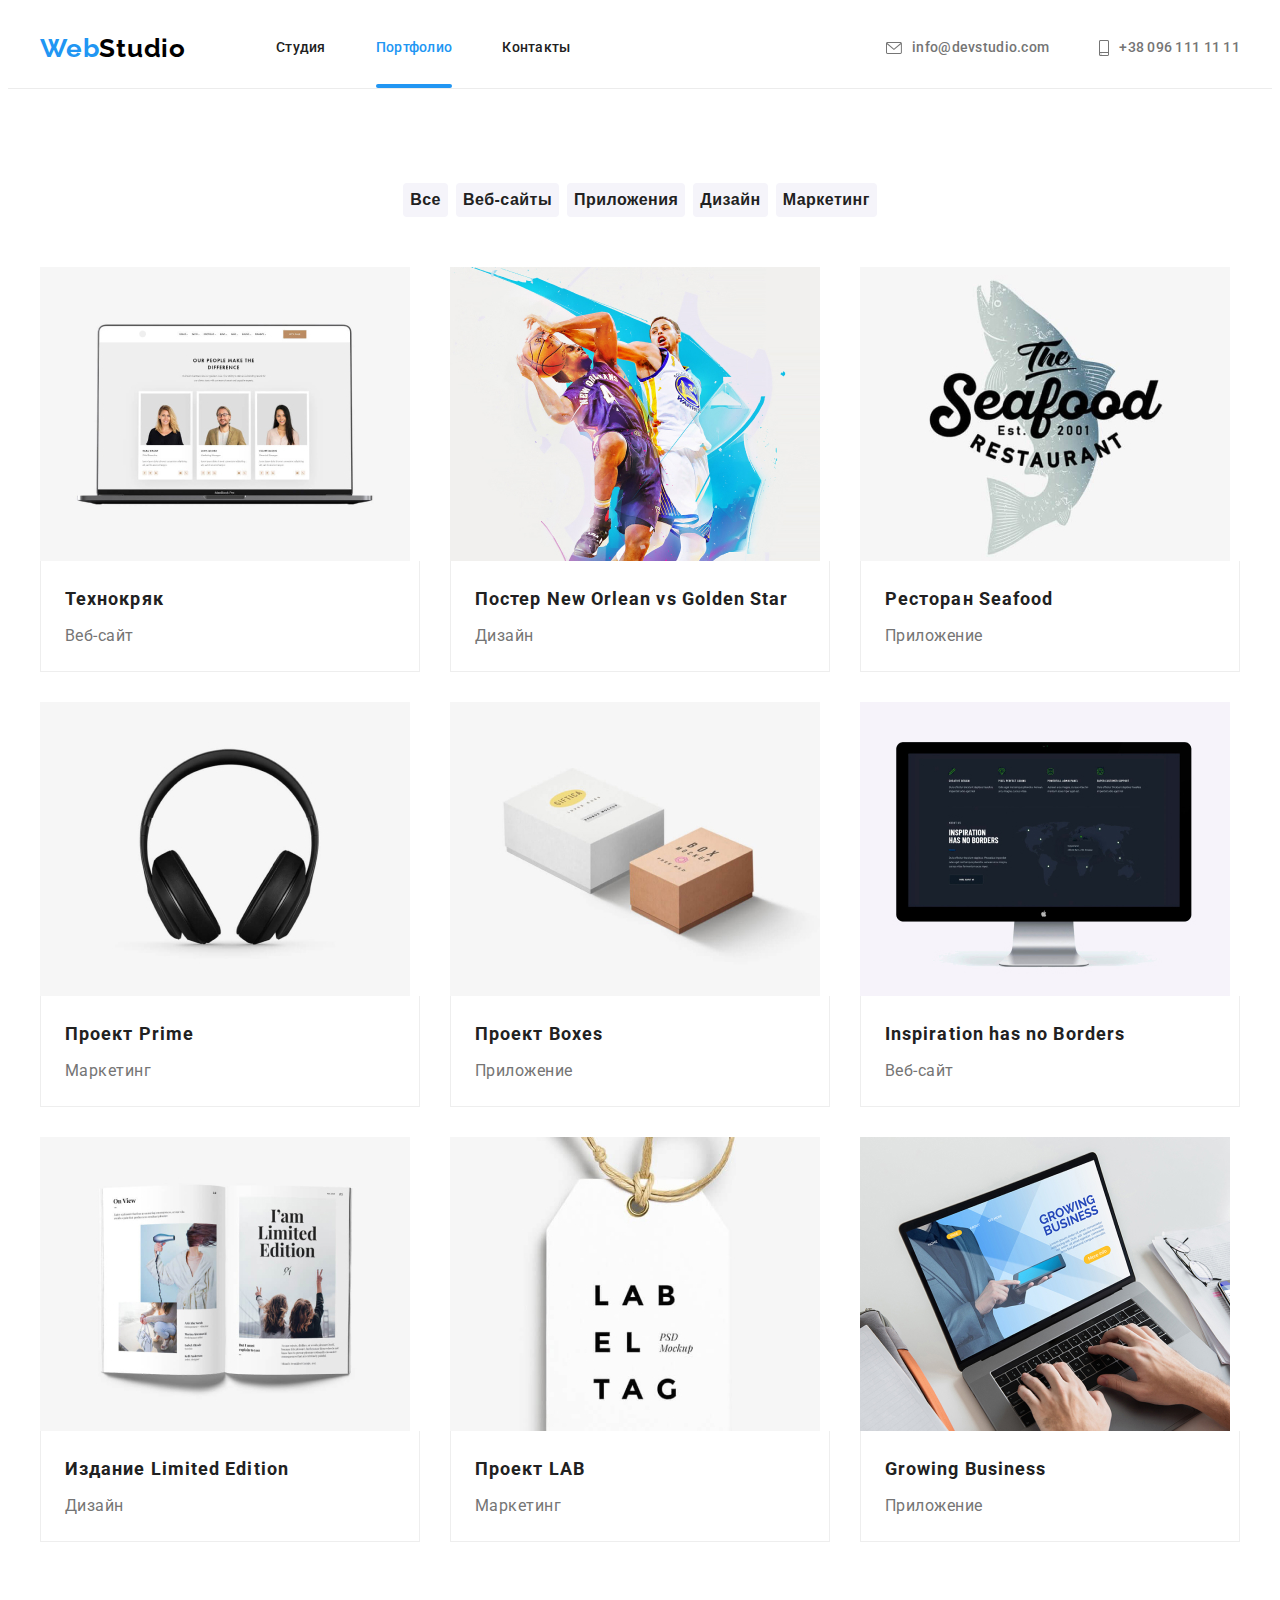
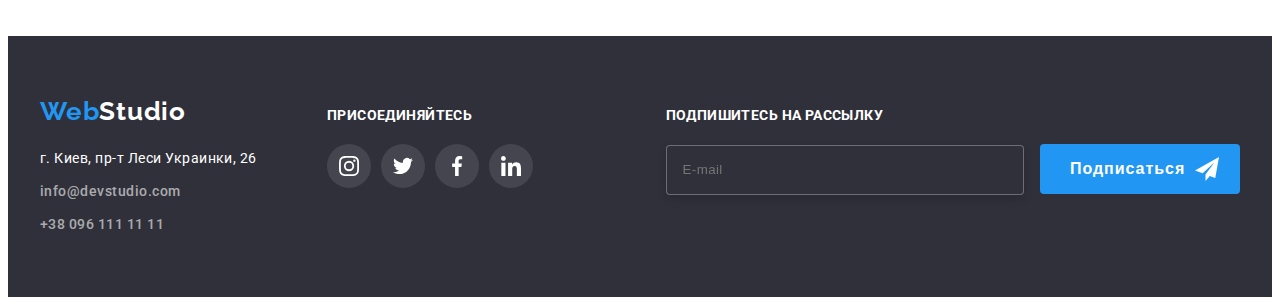
==== portfolio.html @ d074d514 "step 1" ====
<!DOCTYPE html>
<html lang="en">

<head>
    <meta charset="UTF-8">
    <meta http-equiv="X-UA-Compatible" content="IE=edge">
    <meta name="viewport" content="width=device-width, initial-scale=1.0">
    <title>Document</title>
    <link rel="stylesheet" href="https://cdnjs.cloudflare.com/ajax/libs/modern-normalize/1.1.0/modern-normalize.min.css"
        integrity="sha512-wpPYUAdjBVSE4KJnH1VR1HeZfpl1ub8YT/NKx4PuQ5NmX2tKuGu6U/JRp5y+Y8XG2tV+wKQpNHVUX03MfMFn9Q=="
        crossorigin="anonymous" referrerpolicy="no-referrer" />
    <link rel="preconnect" href="https://fonts.googleapis.com">
    <link rel="preconnect" href="https://fonts.gstatic.com" crossorigin>
    <link
        href="https://fonts.googleapis.com/css2?family=Raleway:wght@700&family=Roboto:wght@400;500;700;900&display=swap"
        rel="stylesheet">
        
        <link rel="stylesheet" href="./css/main.min.css">
    
</head>

<body>
    <!--------------------------------------------Блок 1 Шапка -------------------------------------------->
    <header class="header">
        <div class="container header-container">
            <nav class="header-nav active">
                <a class="link body-logo-head" href="" lang="en"><span>Web</span><span
                        class="third-body-logo">Studio</span></a>
    
                <ul class="list menu-list">
                    <li class="menu-list__map"><a class="menu-list__source link" href="./index.html">Студия</a></li>
                    <li class="menu-list__map"><a class="menu-list__source link current" href="./portfolio.html">Портфолио</a></li>
                    <li class="menu-list__map"><a class="menu-list__source link" href="#address">Контакты</a></li>
                </ul>
            </nav>
    
            <ul class="menu-list list header-connect">
    
                <li class="menu-list__map" aria-label="Написать">
                    <a class="menu-list__сonnection link" href="mailto:info@devstudio.com">
                        <svg class="menu-list__badge" width="16px" height="12px">
                            <use href="./img/page-3/icon/sprite.svg#icon-envelope">
    
                            </use>
                        </svg>
                        info@devstudio.com
                    </a>
                </li>
                <li class="menu-list__map" aria-label="Позвонить">
                    <a class="menu-list__сonnection link" href="tel:+380961111111">
                        <svg class="menu-list__badge" width="10px" height="16px">
                            <use href="./img/page-3/icon/sprite.svg#icon-smartphone">
    
                            </use>
                        </svg>
                        +38 096 111 11 11
                    </a>
                </li>
            </ul>
    
    
        </div>
    
    </header>
    <!------------------------------------------Блок 2 тело-------------------------------------------------->
    <main>
        <section class="container-hero">
        <div class="container">
        <ul class="container-hero__buttons list">
            <li class="container-hero__navigation"><button class="button secondary" type="button">Все</button></li>
            <li class="container-hero__navigation"><button class="button secondary" type="button">Веб-сайты</button></li>
            <li class="container-hero__navigation"><button class="button secondary" type="button">Приложения</button></li>
            <li class="container-hero__navigation"><button class="button secondary" type="button">Дизайн</button></li>
            <li class="container-hero__navigation"><button class="button secondary" type="button">Маркетинг</button></li>
        </ul>
       
        
            <h2 class="visually-hidden">Категории</h2>
            <ul class="list  container-hero__main--services">
                <li  class="container-hero__flex--elements">
                            <a class="link container-hero__aside--box " href="">
                               <div class="flex-elements-categori">
                                <img class="" src="./img/page-2/img.jpg" width="370" height="294" alt="фото ноутбук ">

                                <p class="category-text">Технокряк это современная площадка распространения коронавируса. Компании используют эту платформу для цифрового
                                шпионажа и атак на защищённые сервера конкурентов.</p>
                                </div>
                                <div class="views-services">
                                <h3 class="flex-name aside-services">Технокряк</h3>
                                <p class="aside-item ">Веб-сайт</p>
                                </div>
                            </a>
                   
                </li>
                <li class="container-hero__flex--elements">
                     <a class="link container-hero__aside--box " href="">
                            <div class="flex-elements-categori">
                                <img class="" src="./img/page-2/img-1.jpg" width="370" height="294" alt="фото два баскетболиста играют ">
                                <p class="category-text">Постер New Orlean vs Golden Star это современная площадка распространения коронавируса. Компании используют эту
                                    платформу для цифрового
                                    шпионажа и атак на защищённые сервера конкурентов.</p>
                            
                                </div>
                                <div class="views-services">
                                <h3 class="flex-name aside-services">Постер New Orlean vs Golden Star</h3>
                                <p class="aside-item">Дизайн</p>
                                </div>
                            </a>
                    
                </li>
                <li class="container-hero__flex--elements">
                   
                            <a class="link container-hero__aside--box" href="">
                                <div class="flex-elements-categori">
                                <img class="" src="./img/page-2/img-2.jpg" width="370" height="294" alt="фото логотип с рыбой">
                                <p class="category-text">Ресторан Seafood это современная площадка распространения коронавируса. Компании
                                    используют эту
                                    платформу для цифрового
                                    шпионажа и атак на защищённые сервера конкурентов.</p>
                            </div>
                                <div class="views-services">
                                <h3 class="flex-name aside-services">Ресторан Seafood</h3>
                                <p class="aside-item">Приложение</p>
                                </div>
                            </a>
                    
                </li>
                <li class="container-hero__flex--elements">
                    
                            <a class="link container-hero__aside--box" href="">
                            <div class="flex-elements-categori">
                                <img class="" src="./img/page-2/img-3.jpg" width="370" height="294" alt="фото ноушники">
                                <p class="category-text">Проект Prime это современная площадка распространения коронавируса. Компании
                                    используют эту
                                    платформу для цифрового
                                    шпионажа и атак на защищённые сервера конкурентов.</p>
                            </div>
                                <div class="views-services">
                                <h3 class="flex-name aside-services">Проект Prime</h3>
                                <p class="aside-item">Маркетинг</p>
                                </div>
                            </a>
                 
                </li>
                <li class="container-hero__flex--elements">
                    
                            <a class="link container-hero__aside--box" href="">
                                <div class="flex-elements-categori">
                                <img class="" src="./img/page-2/img-4.jpg" width="370" height="294" alt="фото две коробки">
                                <p class="category-text">Проект Boxes это современная площадка распространения коронавируса. Компании
                                    используют эту
                                    платформу для цифрового
                                    шпионажа и атак на защищённые сервера конкурентов.</p>
                            </div>
                                <div class="views-services">
                                <h3 class="flex-name aside-services">Проект Boxes</h3>
                                <p class="aside-item">Приложение</p>
                                </div>
                            </a>
                    

                </li>
                <li class="container-hero__flex--elements">
                   
                            <a class="link container-hero__aside--box" href="">
                                <div class="flex-elements-categori">
                                <img class="" src="./img/page-2/img-5.jpg" width="370" height="294" alt="фото экран компьютера">
                                <p class="category-text">Inspiration has no Borders это современная площадка распространения коронавируса. Компании
                                    используют эту
                                    платформу для цифрового
                                    шпионажа и атак на защищённые сервера конкурентов.</p>
                            </div>
                                <div class="views-services">
                                <h3 class="flex-name aside-services">Inspiration has no Borders</h3>
                                <p class="aside-item">Веб-сайт</p>
                                </div>
                            </a>
                    
                </li>
                <li class="container-hero__flex--elements">
                    
                            <a class="link container-hero__aside--box" href="">
                                <div class="flex-elements-categori">
                                <img class="" src="./img/page-2/img-6.jpg" width="370" height="294" alt="фото книга">
                                <p class="category-text">Издание Limited Edition это современная площадка распространения коронавируса. Компании
                                    используют эту
                                    платформу для цифрового
                                    шпионажа и атак на защищённые сервера конкурентов.</p>
                            </div>
                                <div class="views-services">
                                <h3 class="flex-name aside-services">Издание Limited Edition</h3>
                                <p class="aside-item">Дизайн</p>
                                </div>
                            </a>
                   
                    
                </li>
                <li class="container-hero__flex--elements">
                    
                            <a class="link container-hero__aside--box" href="">
                                <div class="flex-elements-categori">
                                <img class="" src="./img/page-2/img-7.jpg" width="370" height="294" alt="фото этикетка">
                                <p class="category-text">Проект LAB это современная площадка распространения коронавируса. Компании
                                    используют эту
                                    платформу для цифрового
                                    шпионажа и атак на защищённые сервера конкурентов.</p>
                            </div>
                                <div class="views-services">
                                <h3 class="flex-name aside-services">Проект LAB</h3>
                                <p class="aside-item">Маркетинг</p>
                                </div>
                            </a>
                    
                </li>
                <li class="container-hero__flex--elements">
                    
                            <a class="link container-hero__aside--box" href="">
                                <div class="flex-elements-categori">
                                <img class="" src="./img/page-2/img-8.jpg" width="370" height="294" alt="фото работают за ноутбуком">
                                <p class="category-text">Growing Business это современная площадка распространения коронавируса. Компании
                                    используют эту
                                    платформу для цифрового
                                    шпионажа и атак на защищённые сервера конкурентов.</p>
                            </div>
                                <div class="views-services">
                                <h3 class="flex-name aside-services">Growing Business</h3>
                                <p class="aside-item">Приложение</p>
                                </div>
                            </a>
                     
                </li>
            </ul>
        </div>
        </section>
    </main>
    <!------------------------------------------Блок 3 конт-я информ.---------------------------------->
<footer class="address " id="address">
    <div class="container footer-info">
        <div class="">
            <a class="link body-logo-footer addres-logo" href="" lang="en"><span>Web</span><span
                    class="second-body-logo">Studio</span></a>

            <address class="footer-address">
                <p class="aside-footer">г. Киев, пр-т Леси Украинки, 26</p>


                <ul class="list">
                    <li class="footer"><a class="footer-link link" href="mailto:info@devstudio.com"> info@devstudio.com
                        </a>
                    </li>
                    <li class="footer"><a class="footer-link link" href="tel:+380961111111">+38 096 111 11 11 </a></li>
                </ul>
       
        </address>
        </div>

        <div class="footer-info-icon footer-blok">
            <h2 class="footer-icon">присоединяйтесь</h2>
            <ul class="list item-us">
                <li class="icon-list">
                    <a href="" class="list footer-s-l-link footer-last">
                        <svg class="icon-info-footer" width="20px" height="20px">
                            <use href="./img/page-3/icon/sprite.svg#icon-instagram">
                            </use>
                        </svg>
                    </a>
                </li>
                <li class="icon-list">
                    <a class="list footer-s-l-link footer-last" href="">
                        <svg class="icon-info-footer" width="20px" height="20px">
                            <use href="./img/page-3/icon/sprite.svg#icon-twitter">
                            </use>
                        </svg>
                    </a>
                </li>
                <li class="icon-list">
                    <a class="list footer-s-l-link footer-last" href="">
                        <svg class="icon-info-footer" width="20px" height="20px">
                            <use href="./img/page-3/icon/sprite.svg#icon-facebook">
                            </use>
                        </svg>
                    </a>
                </li>
                <li class="icon-list">
                    <a class="list footer-s-l-link footer-last" href="">
                        <svg class="icon-info-footer" width="20px" height="20px">
                            <use href="./img/page-3/icon/sprite.svg#icon-linkedin">
                            </use>
                        </svg>
                    </a>
                </li>
            </ul>
        </div>
        <div class="distribution-form">
            <form class="">
                <p class="label-footer">Подпишитесь на рассылку</p>
                <div class="footer-form">
                    <input class="input-footer" type="email" name="mail" placeholder="E-mail" id="mail"
                        pattern="[a-z0-9._%+-]+@[a-z0-9.-]+\.[a-z]{2,4}$" title="mail@mail.com">

                    <button class="button-form primary" type="submit">Подписаться
                        <svg class="form-icon-footer" width="24px" height="24px">
                            <use href="./img/page-3/icon/icons.svg#icon-icon-send">
                            </use>
                        </svg>
                    </button>
                </div>
            </form>

        </div>
    </div>


</footer>

<script src="./js/modal.js"></script>

</body>

</html>
---- css/main.min.css ----
:root{--header-color: #ffffff;--line-header-color: #ececec;--logo-color: #000000;--second-logo-color: #ffffff;--accent-color: #2196f3;--second-accent-color: #2f303a;--third-accent-color: #f5f4fa;--primary-text-color: #212121;--second-text-color: #757575;--fon-hero-color: rgba(47, 48, 58, 0.4);--icon-color: #afb1b8;--portfolio-color: #e5e5e5}.visually-hidden{position:absolute;white-space:nowrap;width:1px;height:1px;overflow:hidden;border:0;padding:0;clip:rect(0 0 0 0);clip-path:inset(50%);margin:-1px}body{font-family:"Roboto", sans-serif;background-color:#ffffff}p,h1,h2,h3,h4,h5,h6{margin-top:0px;margin-bottom:0px}img{display:block}.list{list-style:none;margin:0;padding:0}.link{text-decoration:none}.list .link.current{color:var(--accent-color)}.container{width:1200px;padding-left:15px;padding-right:15px;margin:0 auto}.body-logo-head{font-family:"Raleway", sans-serif;margin-right:90px;font-weight:700;font-size:26px;line-height:1.19;letter-spacing:0.03em;display:inline-block;color:var(--accent-color)}.body-logo-footer{font-family:"Raleway", sans-serif;font-weight:700;font-size:26px;line-height:1.19;letter-spacing:0.03em;display:inline-block;color:var(--accent-color)}.second-body-logo{font-size:26px;line-height:1.19;color:var(--second-logo-color)}.third-body-logo{font-size:26px;line-height:1.19;color:var(--logo-color)}.addres-logo{margin-bottom:20px}.icon-manu{display:flex;justify-content:center}.icon-list{width:44px;height:44px;margin-right:10px}.icon-list:last-child{margin-right:0px}.modal-form-icon{display:block;position:absolute;top:50%;left:12px;transform:translateY(-50%);transition:border-color 250ms cubic-bezier(0.4, 0, 0.2, 1)}.form-hero input:focus ~ .modal-form-icon{fill:var(--accent-color)}.icon{display:inline-block;width:16px;height:15px;margin-right:7px;border-radius:4px;border:2px solid var(--logo-color)}.checkbox:checked+.icon{border-color:var(--accent-color);background-color:var(--accent-color);background-image:url(../img/page-3/icon/check.svg);background-size:contain;background-origin:border-box}.modal-close-icon{fill:currentColor}.footer-info-icon{margin-left:70px}.footer-icon{font-weight:bold;font-size:14px;line-height:1.14;letter-spacing:0.03em;text-transform:uppercase;color:var(--header-color);margin-bottom:20px}.footer-s-l-link{width:100%;height:100%;border-radius:50%;transition:background-color 250ms cubic-bezier(0.4, 0, 0.2, 1);display:flex;align-items:center;justify-content:center}.footer-s-l-link:hover,.footer-s-l-link:focus{background-color:var(--accent-color)}.icon-info-footer{fill:var(--header-color)}.footer-s-l-link:hover .footer-last,.footer-s-l-link:focus .footer-last{fill:#ffffff}.footer-s-l-link:hover .footer-last:hover,.footer-s-l-link:hover .footer-last:focus,.footer-s-l-link:focus .footer-last:hover,.footer-s-l-link:focus .footer-last:focus{background-color:var(--accent-color)}.footer-last{transition:background-color 250ms cubic-bezier(0.4, 0, 0.2, 1);background-color:rgba(255,255,255,0.1)}.footer-last .footer-s-l-link{transition:fiil 250ms cubic-bezier(0.4, 0, 0.2, 1);fill:var(--header-color)}.header-connect{margin-left:auto}.aside-footer{margin-bottom:9px;font-weight:400;font-size:14px;line-height:1.71;transition:color 250ms cubic-bezier(0.4, 0, 0.2, 1);color:var(--second-logo-color)}.aside-footer:hover,.aside-footer:hover,.aside-footer:focus{color:var(--accent-color)}.footer-link{font-weight:500;font-size:14px;line-height:1.71;transition:color 250ms cubic-bezier(0.4, 0, 0.2, 1);color:rgba(255,255,255,0.6)}.button{display:inline-block;font-weight:700;font-size:16px;line-height:1.88;border-radius:4px;border:1px solid transparent;cursor:pointer}.button-form{display:inline-flex;padding-left:29px;font-weight:700;font-size:16px;line-height:1.88;border-radius:4px;border:1px solid transparent;cursor:pointer}.primary{min-width:200px;height:50px;letter-spacing:0.06em;align-items:center;text-align:center;transition:background-color 250ms cubic-bezier(0.4, 0, 0.2, 1),box-shadow 250ms cubic-bezier(0.4, 0, 0.2, 1);background-color:var(--accent-color);color:var(--header-color)}.primary:hover,.primary:focus{background-color:#188ce8;box-shadow:0px 4px 4px rgba(0,0,0,0.15)}.secondary{border-radius:4px;letter-spacing:0.03em;transition:background-color 250ms cubic-bezier(0.4, 0, 0.2, 1),color 250ms cubic-bezier(0.4, 0, 0.2, 1),box-shadow 250ms cubic-bezier(0.4, 0, 0.2, 1);background-color:var(--third-accent-color);color:var(--primary-text-color)}.secondary:hover,.secondary:focus{background-color:var(--accent-color);color:var(--header-color);box-shadow:0px 3px 1px rgba(0,0,0,0.1),0px 1px 2px rgba(0,0,0,0.08),0px 2px 2px rgba(0,0,0,0.12)}.active{color:var(--accent-color)}.backdrop{position:fixed;top:0;left:0;width:100vw;height:100vh;z-index:2;background-color:rgba(0,0,0,0.2);transition:opacity 250ms linear, visibility 250ms linear}.backdrop.is-hidden{visibility:hidden;opacity:0;pointer-events:none}.modal{position:absolute;min-width:528px;min-height:581px;top:50%;left:50%;transform:translate(-50%, -50%);background-color:#ffffff}.modal-close{position:absolute;width:30px;height:30px;top:8px;right:8px;border-radius:50%;border:1px solid rgba(0,0,0,0.1);background-color:transparent;color:var(--logo-color);display:flex;align-items:center;justify-content:center;transition:color 250ms cubic-bezier(0.4, 0, 0.2, 1)}.modal-close:hover,.modal-close:focus{color:var(--accent-color)}.modal-form{width:528px;margin-left:auto;margin-right:auto;padding:40px}.form-hero{display:flex;flex-direction:column;font-weight:400;font-size:12px;line-height:1.17;text-align:left;letter-spacing:0.01em;color:#757575}.form-hero label{margin-bottom:4px}.modal-form-wrapper{position:relative;display:block}.form-hero input{width:100%;height:40px;padding-left:42px;border:1px solid rgba(33,33,33,0.2);box-sizing:border-box;border-radius:4px;transition:border-color 250ms cubic-bezier(0.4, 0, 0.2, 1)}.form-hero input::placeholder{font-style:normal;font-weight:400;font-size:14px;line-height:1.14;letter-spacing:0.01em;color:rgba(117,117,117,0.5)}.form-hero input:focus{outline:none;border-color:var(--accent-color)}.form-hero input:focus:not(:last-child){margin-bottom:10px}.form-text-hero{font-weight:700;font-size:20px;line-height:1.15;margin-bottom:12px;text-align:center;letter-spacing:0.03em;color:var(--primary-text-color)}.form-hero-checbox{display:flex;flex-direction:column;margin-top:20px;margin-bottom:30px;list-style:none}.form-hero-checbox input[type="checkbox"]{width:16px;height:15px}.form-label-hero{display:flex;align-items:center;justify-content:center}.checkbox{-webkit-appearance:none;-moz-appearance:none;appearance:none;position:absolute}.icon{display:inline-block;width:16px;height:15px;margin-right:7px;border-radius:4px;border:2px solid var(--logo-color)}.form-hero-checbox label{font-style:normal;font-weight:400;font-size:14px;line-height:1.17;letter-spacing:0.03em;color:var(--second-text-color)}.form-hero-link{text-decoration-line:underline;color:var(--accent-color)}.comment-form{width:100%;height:120px;padding-top:12px;padding-left:16px;letter-spacing:0.01em;border:1px solid rgba(33,33,33,0.2);box-sizing:border-box;border-radius:4px;color:rgba(117,117,117,0.5);resize:none;transition:border-color 250ms cubic-bezier(0.4, 0, 0.2, 1)}.form-hero textarea:focus{outline:none;border-color:var(--accent-color);color:var(--primary-text-color)}.input-footer{width:358px;height:50px;margin-right:12px;border:1px solid rgba(255,255,255,0.3);box-sizing:border-box;filter:drop-shadow(0px 4px 4px rgba(0,0,0,0.15));border-radius:4px;background-color:var(--second-accent-color)}.footer-form input{padding-left:16px;letter-spacing:0.03em;color:rgba(255,255,255,0.6)}.label-footer{margin-bottom:20px;font-weight:700;font-size:14px;line-height:1.14;letter-spacing:0.03em;text-transform:uppercase;color:#ffffff}.form-icon-footer{margin-left:10px}.aside-us{font-weight:700;font-size:36px;line-height:1.17;letter-spacing:0.03em;margin-bottom:50px;color:var(--primary-text-color)}.distribution-form{margin-left:auto;display:flex}.header{border-bottom:1px solid #ececec}.header-nav{display:flex;align-items:center}.header-container{display:flex;align-items:center}.menu-list{display:flex}.menu-list__map:not(:last-child){margin-right:50px}.menu-list__source{display:block;padding-top:32px;padding-bottom:32px;font-weight:500;font-size:14px;line-height:1.14;letter-spacing:0.02em;transition:color 250ms cubic-bezier(0.4, 0, 0.2, 1);color:var(--primary-text-color);text-decoration:none;position:relative}.menu-list__source:hover,.menu-list__source:focus{color:var(--accent-color)}.menu-list__source.current::before{content:"";width:100%;height:4px;position:absolute;border-radius:2px;bottom:0;display:block;background-color:#2196f3}.menu-list__сonnection{font-weight:500;font-size:14px;line-height:1.14;letter-spacing:0.02em;color:var(--second-text-color);display:flex;align-items:center;transition:color 250ms cubic-bezier(0.4, 0, 0.2, 1)}.menu-list__сonnection:hover,.menu-list__сonnection:focus{color:var(--accent-color)}.menu-list__badge{margin-right:10px;background-position:center;fill:currentColor}.menu-list__badge:hover{fill:var --accent-color}.main-section{width:auto;padding-top:200px;padding-bottom:200px;text-align:center;background-color:var(--second-accent-color)}.overlay{max-width:1600px;margin-left:auto;margin-right:auto;background-image:linear-gradient(rgba(47,48,58,0.4), rgba(47,48,58,0.4)),url(../img/page-3/Img.jpg);background-repeat:no-repeat;background-position:center;background-size:cover}.main-slogan{font-weight:900;font-size:44px;line-height:1.36;text-align:center;text-transform:uppercase;vertical-align:top;letter-spacing:0.06em;color:var(--header-color)}.hero-after-title{max-width:696px;margin-left:auto;margin-right:auto;margin-bottom:30px}.about{padding-top:94px;padding-bottom:94px}.about-item{display:flex}.about-pro-item{width:270px}.about-pro-item:not(:last-child){margin-right:30px}.about-pro-item::before{display:block;content:"";height:120px;margin-bottom:30px;border-radius:4px;background-color:var(--third-accent-color);background-size:70px, 70px;background-repeat:no-repeat;background-position:center}.about-title{text-transform:uppercase;margin-bottom:10px;font-weight:700;font-size:14px;line-height:1.14;letter-spacing:0.03em;color:var(--primary-text-color)}.about-text{font-weight:400;font-size:14px;line-height:1.71;letter-spacing:0.03em;color:var(--second-text-color)}.aside-can{text-align:center;padding-bottom:94px}.icon-antenna::before{background-image:url(../img/page-3/icon/antenna.svg)}.icon-clock::before{background-image:url(../img/page-3/icon/clock.svg)}.icon-diagram::before{background-image:url(../img/page-3/icon/diagram.svg)}.icon-astronaut::before{background-image:url(../img/page-3/icon/astronaut.svg)}.item-us{display:flex;text-align:center}.item-can{width:370px}.item-can:not(:last-child){margin-right:30px}.features-icon{display:flex;position:relative;justify-content:center}.features-icon-head{position:absolute;width:370px;height:70px;bottom:0;background-color:rgba(47,48,58,0.8)}.features-icon-text{padding-top:27px;font-size:14px;line-height:1.14;text-align:center;letter-spacing:0.03em;text-transform:uppercase;color:#ffffff}.aside-team{padding-top:94px;padding-bottom:94px;letter-spacing:0.03em;text-align:center;background-color:var(--third-accent-color)}.item{width:270px;font-weight:500;font-size:16px;line-height:1.18;color:var(--primary-text-color)}.item:not(:last-child){margin-right:30px}.item-substrate{background-color:var(--header-color);border-radius:3px}.item-pro-name{padding-top:30px;padding-bottom:30px;box-shadow:0px 1px 3px rgba(0,0,0,0.12),0px 1px 1px rgba(0,0,0,0.14),0px 2px 1px rgba(0,0,0,0.2);border-radius:0px 0px 4px 4px}.item-name{font-style:normal;font-weight:500;font-size:16px;line-height:1.19;text-align:center;letter-spacing:0.03em;margin-bottom:10px}.content-team{font-weight:400;font-size:16px;line-height:1.18;margin-bottom:16px;color:var(--second-text-color)}.link-info{width:100%;height:100%;border-radius:50%;display:flex;align-items:center;justify-content:center;transition:background-color 250ms cubic-bezier(0.4, 0, 0.2, 1)}.link-info:hover,.link-info:focus{background-color:var(--accent-color)}.icon-info{transition:fill 250ms cubic-bezier(0.4, 0, 0.2, 1);fill:var(--icon-color)}.icon-info:hover,.icon-info:focus{fill:var(--icon-color)}.link-info:hover .icon-info{fill:var(--header-color)}.link-info:focus .icon-info{fill:var(--header-color)}.our-clients{padding-top:94px;padding-bottom:94px;letter-spacing:0.03em;text-align:center;background-color:var(--header-color)}.frame{width:170px;height:92px}.frame:not(:last-child){margin-right:30px}.frame-clients{display:flex;width:100%;height:100%;align-items:center;justify-content:center;border:1px solid #afb1b8;box-sizing:border-box;transition:border 250ms cubic-bezier(0.4, 0, 0.2, 1);border-radius:4px}.frame-clients:hover,.frame-clients:focus{border:1px solid var(--accent-color)}.frame-clients:hover .icon-frame{fill:var(--accent-color)}.frame-clients:focus .icon-frame{fill:var(--accent-color)}.icon-frame{transition:fill 250ms cubic-bezier(0.4, 0, 0.2, 1);fill:var(--icon-color)}.container-hero{padding-top:94px;padding-bottom:94px}.container-hero__buttons{display:flex;margin-bottom:50px;justify-content:center}.container-hero__navigation:not(:last-child){margin-right:8px}.container-hero__main--services{display:flex;flex-wrap:wrap;margin-right:-30px;margin-bottom:-30px}.container-hero__flex--elements{margin-right:30px;flex-basis:calc((100% - 3 * 30px) / 3);margin-bottom:30px;transition:transform 250ms cubic-bezier(0.4, 0, 0.2, 1)}.container-hero__flex--elements:hover .category-text{transform:translateY(0)}.container-hero__aside--box{width:370px;border-left:370px;border-bottom:404px;border-right:370px;transition:box-shadow 250ms cubic-bezier(0.4, 0, 0.2, 1)}.container-hero__aside--box:hover,.container-hero__aside--box:focus{display:block;box-shadow:0px 1px 1px rgba(0,0,0,0.12),0px 4px 4px rgba(0,0,0,0.06),1px 4px 6px rgba(0,0,0,0.16)}.flex-elements-categori{position:relative;overflow:hidden}.category-text{position:absolute;top:0px;left:0px;height:100%;font-size:18px;line-height:1.55;padding:63px 24px;letter-spacing:0.03em;color:var(--header-color);background:rgba(33,150,243,0.9);transform:translateY(100%);transition:transform 250ms linear}.views-services{padding-top:20px;padding-left:24px;padding-bottom:20px;padding-right:24px;border-bottom:1px solid #eeeeee;border-right:1px solid #eeeeee;border-left:1px solid #eeeeee}.aside-services{font-weight:700;font-size:18px;line-height:2;text-align:left;letter-spacing:0.06em;text-decoration:none}.aside-item{font-weight:400;font-size:16px;line-height:1.88;letter-spacing:0.03em;color:var(--second-text-color)}.flex-name{margin-bottom:4px;color:var(--primary-text-color)}.address{font-style:normal;display:flex;padding-top:60px;padding-bottom:60px;letter-spacing:0.03em;align-items:center;background-color:var(--second-accent-color)}.footer-info{display:flex;align-items:baseline}.footer-address{font-style:normal;font-weight:normal}.footer{display:block;margin-bottom:9px}.footer:last-child{margin-bottom:0px}
/*# sourceMappingURL=main.min.css.map */
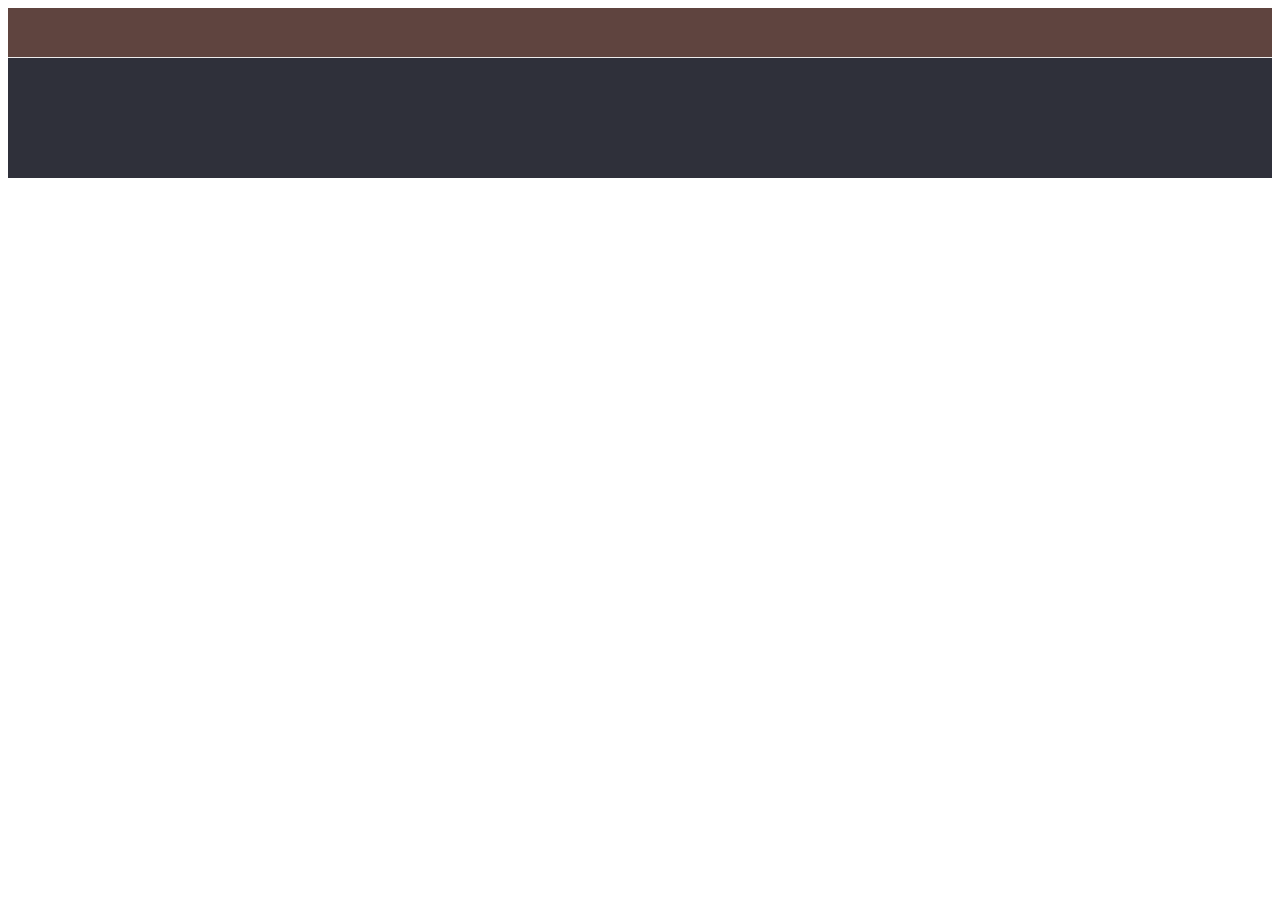
==== commit ff121b1d: "step 2" ====
--- a/portfolio.html
+++ b/portfolio.html
@@ -22,7 +22,7 @@
 <body>
     <!--------------------------------------------Блок 1 Шапка -------------------------------------------->
     <header class="header">
-        <div class="container header-container">
+        <!-- <div class="container header-container">
             <nav class="header-nav active">
                 <a class="link body-logo-head" href="" lang="en"><span>Web</span><span
                         class="third-body-logo">Studio</span></a>
@@ -59,12 +59,12 @@
             </ul>
     
     
-        </div>
+        </div> -->
     
     </header>
     <!------------------------------------------Блок 2 тело-------------------------------------------------->
     <main>
-        <section class="container-hero">
+        <!-- <section class="container-hero">
         <div class="container">
         <ul class="container-hero__buttons list">
             <li class="container-hero__navigation"><button class="button secondary" type="button">Все</button></li>
@@ -231,11 +231,11 @@
                 </li>
             </ul>
         </div>
-        </section>
+        </section> -->
     </main>
     <!------------------------------------------Блок 3 конт-я информ.---------------------------------->
 <footer class="address " id="address">
-    <div class="container footer-info">
+    <!-- <div class="container footer-info">
         <div class="">
             <a class="link body-logo-footer addres-logo" href="" lang="en"><span>Web</span><span
                     class="second-body-logo">Studio</span></a>
@@ -308,13 +308,11 @@
             </form>
 
         </div>
-    </div>
+    </div> -->
 
 
 </footer>
 
-<script src="./js/modal.js"></script>
-
 </body>
 
 </html>--- a/css/main.min.css
+++ b/css/main.min.css
@@ -1,2 +1,2 @@
-:root{--header-color: #ffffff;--line-header-color: #ececec;--logo-color: #000000;--second-logo-color: #ffffff;--accent-color: #2196f3;--second-accent-color: #2f303a;--third-accent-color: #f5f4fa;--primary-text-color: #212121;--second-text-color: #757575;--fon-hero-color: rgba(47, 48, 58, 0.4);--icon-color: #afb1b8;--portfolio-color: #e5e5e5}.visually-hidden{position:absolute;white-space:nowrap;width:1px;height:1px;overflow:hidden;border:0;padding:0;clip:rect(0 0 0 0);clip-path:inset(50%);margin:-1px}body{font-family:"Roboto", sans-serif;background-color:#ffffff}p,h1,h2,h3,h4,h5,h6{margin-top:0px;margin-bottom:0px}img{display:block}.list{list-style:none;margin:0;padding:0}.link{text-decoration:none}.list .link.current{color:var(--accent-color)}.container{width:1200px;padding-left:15px;padding-right:15px;margin:0 auto}.body-logo-head{font-family:"Raleway", sans-serif;margin-right:90px;font-weight:700;font-size:26px;line-height:1.19;letter-spacing:0.03em;display:inline-block;color:var(--accent-color)}.body-logo-footer{font-family:"Raleway", sans-serif;font-weight:700;font-size:26px;line-height:1.19;letter-spacing:0.03em;display:inline-block;color:var(--accent-color)}.second-body-logo{font-size:26px;line-height:1.19;color:var(--second-logo-color)}.third-body-logo{font-size:26px;line-height:1.19;color:var(--logo-color)}.addres-logo{margin-bottom:20px}.icon-manu{display:flex;justify-content:center}.icon-list{width:44px;height:44px;margin-right:10px}.icon-list:last-child{margin-right:0px}.modal-form-icon{display:block;position:absolute;top:50%;left:12px;transform:translateY(-50%);transition:border-color 250ms cubic-bezier(0.4, 0, 0.2, 1)}.form-hero input:focus ~ .modal-form-icon{fill:var(--accent-color)}.icon{display:inline-block;width:16px;height:15px;margin-right:7px;border-radius:4px;border:2px solid var(--logo-color)}.checkbox:checked+.icon{border-color:var(--accent-color);background-color:var(--accent-color);background-image:url(../img/page-3/icon/check.svg);background-size:contain;background-origin:border-box}.modal-close-icon{fill:currentColor}.footer-info-icon{margin-left:70px}.footer-icon{font-weight:bold;font-size:14px;line-height:1.14;letter-spacing:0.03em;text-transform:uppercase;color:var(--header-color);margin-bottom:20px}.footer-s-l-link{width:100%;height:100%;border-radius:50%;transition:background-color 250ms cubic-bezier(0.4, 0, 0.2, 1);display:flex;align-items:center;justify-content:center}.footer-s-l-link:hover,.footer-s-l-link:focus{background-color:var(--accent-color)}.icon-info-footer{fill:var(--header-color)}.footer-s-l-link:hover .footer-last,.footer-s-l-link:focus .footer-last{fill:#ffffff}.footer-s-l-link:hover .footer-last:hover,.footer-s-l-link:hover .footer-last:focus,.footer-s-l-link:focus .footer-last:hover,.footer-s-l-link:focus .footer-last:focus{background-color:var(--accent-color)}.footer-last{transition:background-color 250ms cubic-bezier(0.4, 0, 0.2, 1);background-color:rgba(255,255,255,0.1)}.footer-last .footer-s-l-link{transition:fiil 250ms cubic-bezier(0.4, 0, 0.2, 1);fill:var(--header-color)}.header-connect{margin-left:auto}.aside-footer{margin-bottom:9px;font-weight:400;font-size:14px;line-height:1.71;transition:color 250ms cubic-bezier(0.4, 0, 0.2, 1);color:var(--second-logo-color)}.aside-footer:hover,.aside-footer:hover,.aside-footer:focus{color:var(--accent-color)}.footer-link{font-weight:500;font-size:14px;line-height:1.71;transition:color 250ms cubic-bezier(0.4, 0, 0.2, 1);color:rgba(255,255,255,0.6)}.button{display:inline-block;font-weight:700;font-size:16px;line-height:1.88;border-radius:4px;border:1px solid transparent;cursor:pointer}.button-form{display:inline-flex;padding-left:29px;font-weight:700;font-size:16px;line-height:1.88;border-radius:4px;border:1px solid transparent;cursor:pointer}.primary{min-width:200px;height:50px;letter-spacing:0.06em;align-items:center;text-align:center;transition:background-color 250ms cubic-bezier(0.4, 0, 0.2, 1),box-shadow 250ms cubic-bezier(0.4, 0, 0.2, 1);background-color:var(--accent-color);color:var(--header-color)}.primary:hover,.primary:focus{background-color:#188ce8;box-shadow:0px 4px 4px rgba(0,0,0,0.15)}.secondary{border-radius:4px;letter-spacing:0.03em;transition:background-color 250ms cubic-bezier(0.4, 0, 0.2, 1),color 250ms cubic-bezier(0.4, 0, 0.2, 1),box-shadow 250ms cubic-bezier(0.4, 0, 0.2, 1);background-color:var(--third-accent-color);color:var(--primary-text-color)}.secondary:hover,.secondary:focus{background-color:var(--accent-color);color:var(--header-color);box-shadow:0px 3px 1px rgba(0,0,0,0.1),0px 1px 2px rgba(0,0,0,0.08),0px 2px 2px rgba(0,0,0,0.12)}.active{color:var(--accent-color)}.backdrop{position:fixed;top:0;left:0;width:100vw;height:100vh;z-index:2;background-color:rgba(0,0,0,0.2);transition:opacity 250ms linear, visibility 250ms linear}.backdrop.is-hidden{visibility:hidden;opacity:0;pointer-events:none}.modal{position:absolute;min-width:528px;min-height:581px;top:50%;left:50%;transform:translate(-50%, -50%);background-color:#ffffff}.modal-close{position:absolute;width:30px;height:30px;top:8px;right:8px;border-radius:50%;border:1px solid rgba(0,0,0,0.1);background-color:transparent;color:var(--logo-color);display:flex;align-items:center;justify-content:center;transition:color 250ms cubic-bezier(0.4, 0, 0.2, 1)}.modal-close:hover,.modal-close:focus{color:var(--accent-color)}.modal-form{width:528px;margin-left:auto;margin-right:auto;padding:40px}.form-hero{display:flex;flex-direction:column;font-weight:400;font-size:12px;line-height:1.17;text-align:left;letter-spacing:0.01em;color:#757575}.form-hero label{margin-bottom:4px}.modal-form-wrapper{position:relative;display:block}.form-hero input{width:100%;height:40px;padding-left:42px;border:1px solid rgba(33,33,33,0.2);box-sizing:border-box;border-radius:4px;transition:border-color 250ms cubic-bezier(0.4, 0, 0.2, 1)}.form-hero input::placeholder{font-style:normal;font-weight:400;font-size:14px;line-height:1.14;letter-spacing:0.01em;color:rgba(117,117,117,0.5)}.form-hero input:focus{outline:none;border-color:var(--accent-color)}.form-hero input:focus:not(:last-child){margin-bottom:10px}.form-text-hero{font-weight:700;font-size:20px;line-height:1.15;margin-bottom:12px;text-align:center;letter-spacing:0.03em;color:var(--primary-text-color)}.form-hero-checbox{display:flex;flex-direction:column;margin-top:20px;margin-bottom:30px;list-style:none}.form-hero-checbox input[type="checkbox"]{width:16px;height:15px}.form-label-hero{display:flex;align-items:center;justify-content:center}.checkbox{-webkit-appearance:none;-moz-appearance:none;appearance:none;position:absolute}.icon{display:inline-block;width:16px;height:15px;margin-right:7px;border-radius:4px;border:2px solid var(--logo-color)}.form-hero-checbox label{font-style:normal;font-weight:400;font-size:14px;line-height:1.17;letter-spacing:0.03em;color:var(--second-text-color)}.form-hero-link{text-decoration-line:underline;color:var(--accent-color)}.comment-form{width:100%;height:120px;padding-top:12px;padding-left:16px;letter-spacing:0.01em;border:1px solid rgba(33,33,33,0.2);box-sizing:border-box;border-radius:4px;color:rgba(117,117,117,0.5);resize:none;transition:border-color 250ms cubic-bezier(0.4, 0, 0.2, 1)}.form-hero textarea:focus{outline:none;border-color:var(--accent-color);color:var(--primary-text-color)}.input-footer{width:358px;height:50px;margin-right:12px;border:1px solid rgba(255,255,255,0.3);box-sizing:border-box;filter:drop-shadow(0px 4px 4px rgba(0,0,0,0.15));border-radius:4px;background-color:var(--second-accent-color)}.footer-form input{padding-left:16px;letter-spacing:0.03em;color:rgba(255,255,255,0.6)}.label-footer{margin-bottom:20px;font-weight:700;font-size:14px;line-height:1.14;letter-spacing:0.03em;text-transform:uppercase;color:#ffffff}.form-icon-footer{margin-left:10px}.aside-us{font-weight:700;font-size:36px;line-height:1.17;letter-spacing:0.03em;margin-bottom:50px;color:var(--primary-text-color)}.distribution-form{margin-left:auto;display:flex}.header{border-bottom:1px solid #ececec}.header-nav{display:flex;align-items:center}.header-container{display:flex;align-items:center}.menu-list{display:flex}.menu-list__map:not(:last-child){margin-right:50px}.menu-list__source{display:block;padding-top:32px;padding-bottom:32px;font-weight:500;font-size:14px;line-height:1.14;letter-spacing:0.02em;transition:color 250ms cubic-bezier(0.4, 0, 0.2, 1);color:var(--primary-text-color);text-decoration:none;position:relative}.menu-list__source:hover,.menu-list__source:focus{color:var(--accent-color)}.menu-list__source.current::before{content:"";width:100%;height:4px;position:absolute;border-radius:2px;bottom:0;display:block;background-color:#2196f3}.menu-list__сonnection{font-weight:500;font-size:14px;line-height:1.14;letter-spacing:0.02em;color:var(--second-text-color);display:flex;align-items:center;transition:color 250ms cubic-bezier(0.4, 0, 0.2, 1)}.menu-list__сonnection:hover,.menu-list__сonnection:focus{color:var(--accent-color)}.menu-list__badge{margin-right:10px;background-position:center;fill:currentColor}.menu-list__badge:hover{fill:var --accent-color}.main-section{width:auto;padding-top:200px;padding-bottom:200px;text-align:center;background-color:var(--second-accent-color)}.overlay{max-width:1600px;margin-left:auto;margin-right:auto;background-image:linear-gradient(rgba(47,48,58,0.4), rgba(47,48,58,0.4)),url(../img/page-3/Img.jpg);background-repeat:no-repeat;background-position:center;background-size:cover}.main-slogan{font-weight:900;font-size:44px;line-height:1.36;text-align:center;text-transform:uppercase;vertical-align:top;letter-spacing:0.06em;color:var(--header-color)}.hero-after-title{max-width:696px;margin-left:auto;margin-right:auto;margin-bottom:30px}.about{padding-top:94px;padding-bottom:94px}.about-item{display:flex}.about-pro-item{width:270px}.about-pro-item:not(:last-child){margin-right:30px}.about-pro-item::before{display:block;content:"";height:120px;margin-bottom:30px;border-radius:4px;background-color:var(--third-accent-color);background-size:70px, 70px;background-repeat:no-repeat;background-position:center}.about-title{text-transform:uppercase;margin-bottom:10px;font-weight:700;font-size:14px;line-height:1.14;letter-spacing:0.03em;color:var(--primary-text-color)}.about-text{font-weight:400;font-size:14px;line-height:1.71;letter-spacing:0.03em;color:var(--second-text-color)}.aside-can{text-align:center;padding-bottom:94px}.icon-antenna::before{background-image:url(../img/page-3/icon/antenna.svg)}.icon-clock::before{background-image:url(../img/page-3/icon/clock.svg)}.icon-diagram::before{background-image:url(../img/page-3/icon/diagram.svg)}.icon-astronaut::before{background-image:url(../img/page-3/icon/astronaut.svg)}.item-us{display:flex;text-align:center}.item-can{width:370px}.item-can:not(:last-child){margin-right:30px}.features-icon{display:flex;position:relative;justify-content:center}.features-icon-head{position:absolute;width:370px;height:70px;bottom:0;background-color:rgba(47,48,58,0.8)}.features-icon-text{padding-top:27px;font-size:14px;line-height:1.14;text-align:center;letter-spacing:0.03em;text-transform:uppercase;color:#ffffff}.aside-team{padding-top:94px;padding-bottom:94px;letter-spacing:0.03em;text-align:center;background-color:var(--third-accent-color)}.item{width:270px;font-weight:500;font-size:16px;line-height:1.18;color:var(--primary-text-color)}.item:not(:last-child){margin-right:30px}.item-substrate{background-color:var(--header-color);border-radius:3px}.item-pro-name{padding-top:30px;padding-bottom:30px;box-shadow:0px 1px 3px rgba(0,0,0,0.12),0px 1px 1px rgba(0,0,0,0.14),0px 2px 1px rgba(0,0,0,0.2);border-radius:0px 0px 4px 4px}.item-name{font-style:normal;font-weight:500;font-size:16px;line-height:1.19;text-align:center;letter-spacing:0.03em;margin-bottom:10px}.content-team{font-weight:400;font-size:16px;line-height:1.18;margin-bottom:16px;color:var(--second-text-color)}.link-info{width:100%;height:100%;border-radius:50%;display:flex;align-items:center;justify-content:center;transition:background-color 250ms cubic-bezier(0.4, 0, 0.2, 1)}.link-info:hover,.link-info:focus{background-color:var(--accent-color)}.icon-info{transition:fill 250ms cubic-bezier(0.4, 0, 0.2, 1);fill:var(--icon-color)}.icon-info:hover,.icon-info:focus{fill:var(--icon-color)}.link-info:hover .icon-info{fill:var(--header-color)}.link-info:focus .icon-info{fill:var(--header-color)}.our-clients{padding-top:94px;padding-bottom:94px;letter-spacing:0.03em;text-align:center;background-color:var(--header-color)}.frame{width:170px;height:92px}.frame:not(:last-child){margin-right:30px}.frame-clients{display:flex;width:100%;height:100%;align-items:center;justify-content:center;border:1px solid #afb1b8;box-sizing:border-box;transition:border 250ms cubic-bezier(0.4, 0, 0.2, 1);border-radius:4px}.frame-clients:hover,.frame-clients:focus{border:1px solid var(--accent-color)}.frame-clients:hover .icon-frame{fill:var(--accent-color)}.frame-clients:focus .icon-frame{fill:var(--accent-color)}.icon-frame{transition:fill 250ms cubic-bezier(0.4, 0, 0.2, 1);fill:var(--icon-color)}.container-hero{padding-top:94px;padding-bottom:94px}.container-hero__buttons{display:flex;margin-bottom:50px;justify-content:center}.container-hero__navigation:not(:last-child){margin-right:8px}.container-hero__main--services{display:flex;flex-wrap:wrap;margin-right:-30px;margin-bottom:-30px}.container-hero__flex--elements{margin-right:30px;flex-basis:calc((100% - 3 * 30px) / 3);margin-bottom:30px;transition:transform 250ms cubic-bezier(0.4, 0, 0.2, 1)}.container-hero__flex--elements:hover .category-text{transform:translateY(0)}.container-hero__aside--box{width:370px;border-left:370px;border-bottom:404px;border-right:370px;transition:box-shadow 250ms cubic-bezier(0.4, 0, 0.2, 1)}.container-hero__aside--box:hover,.container-hero__aside--box:focus{display:block;box-shadow:0px 1px 1px rgba(0,0,0,0.12),0px 4px 4px rgba(0,0,0,0.06),1px 4px 6px rgba(0,0,0,0.16)}.flex-elements-categori{position:relative;overflow:hidden}.category-text{position:absolute;top:0px;left:0px;height:100%;font-size:18px;line-height:1.55;padding:63px 24px;letter-spacing:0.03em;color:var(--header-color);background:rgba(33,150,243,0.9);transform:translateY(100%);transition:transform 250ms linear}.views-services{padding-top:20px;padding-left:24px;padding-bottom:20px;padding-right:24px;border-bottom:1px solid #eeeeee;border-right:1px solid #eeeeee;border-left:1px solid #eeeeee}.aside-services{font-weight:700;font-size:18px;line-height:2;text-align:left;letter-spacing:0.06em;text-decoration:none}.aside-item{font-weight:400;font-size:16px;line-height:1.88;letter-spacing:0.03em;color:var(--second-text-color)}.flex-name{margin-bottom:4px;color:var(--primary-text-color)}.address{font-style:normal;display:flex;padding-top:60px;padding-bottom:60px;letter-spacing:0.03em;align-items:center;background-color:var(--second-accent-color)}.footer-info{display:flex;align-items:baseline}.footer-address{font-style:normal;font-weight:normal}.footer{display:block;margin-bottom:9px}.footer:last-child{margin-bottom:0px}
+:root{--header-color: #ffffff;--line-header-color: #ececec;--logo-color: #000000;--second-logo-color: #ffffff;--accent-color: #2196f3;--second-accent-color: #2f303a;--third-accent-color: #f5f4fa;--primary-text-color: #212121;--second-text-color: #757575;--fon-hero-color: rgba(47, 48, 58, 0.4);--icon-color: #afb1b8;--portfolio-color: #e5e5e5}.visually-hidden{position:absolute;white-space:nowrap;width:1px;height:1px;overflow:hidden;border:0;padding:0;clip:rect(0 0 0 0);clip-path:inset(50%);margin:-1px}body{font-family:"Roboto", sans-serif;background-color:#ffffff}p,h1,h2,h3,h4,h5,h6{margin-top:0px;margin-bottom:0px}img{display:block}.list{list-style:none;margin:0;padding:0}.link{text-decoration:none}.list .link.current{color:var(--accent-color)}.container{padding-left:15px;padding-right:15px;margin-left:auto;margin-right:auto}@media screen and (min-width: 480px){.container{width:480px}}@media screen and (min-width: 768px){.container{width:768px}}@media screen and (min-width: 1200px){.container{width:1200px}}.body-logo-head{font-family:"Raleway", sans-serif;margin-right:90px;font-weight:700;font-size:26px;line-height:1.19;letter-spacing:0.03em;display:inline-block;color:var(--accent-color)}.body-logo-footer{font-family:"Raleway", sans-serif;font-weight:700;font-size:26px;line-height:1.19;letter-spacing:0.03em;display:inline-block;color:var(--accent-color)}.second-body-logo{font-size:26px;line-height:1.19;color:var(--second-logo-color)}.third-body-logo{font-size:26px;line-height:1.19;color:var(--logo-color)}.addres-logo{margin-bottom:20px}.icon-manu{display:flex;justify-content:center}.icon-list{width:44px;height:44px;margin-right:10px}.icon-list:last-child{margin-right:0px}.modal-form-icon{display:block;position:absolute;top:50%;left:12px;transform:translateY(-50%);transition:border-color 250ms cubic-bezier(0.4, 0, 0.2, 1)}.form-hero input:focus ~ .modal-form-icon{fill:var(--accent-color)}.icon{display:inline-block;width:16px;height:15px;margin-right:7px;border-radius:4px;border:2px solid var(--logo-color)}.checkbox:checked+.icon{border-color:var(--accent-color);background-color:var(--accent-color);background-image:url(../img/page-3/icon/check.svg);background-size:contain;background-origin:border-box}.modal-close-icon{fill:currentColor}.footer-info-icon{margin-left:70px}.footer-icon{font-weight:bold;font-size:14px;line-height:1.14;letter-spacing:0.03em;text-transform:uppercase;color:var(--header-color);margin-bottom:20px}.footer-s-l-link{width:100%;height:100%;border-radius:50%;transition:background-color 250ms cubic-bezier(0.4, 0, 0.2, 1);display:flex;align-items:center;justify-content:center}.footer-s-l-link:hover,.footer-s-l-link:focus{background-color:var(--accent-color)}.icon-info-footer{fill:var(--header-color)}.footer-s-l-link:hover .footer-last,.footer-s-l-link:focus .footer-last{fill:#ffffff}.footer-s-l-link:hover .footer-last:hover,.footer-s-l-link:hover .footer-last:focus,.footer-s-l-link:focus .footer-last:hover,.footer-s-l-link:focus .footer-last:focus{background-color:var(--accent-color)}.footer-last{transition:background-color 250ms cubic-bezier(0.4, 0, 0.2, 1);background-color:rgba(255,255,255,0.1)}.footer-last .footer-s-l-link{transition:fiil 250ms cubic-bezier(0.4, 0, 0.2, 1);fill:var(--header-color)}.header-connect{margin-left:auto}.aside-footer{margin-bottom:9px;font-weight:400;font-size:14px;line-height:1.71;transition:color 250ms cubic-bezier(0.4, 0, 0.2, 1);color:var(--second-logo-color)}.aside-footer:hover,.aside-footer:hover,.aside-footer:focus{color:var(--accent-color)}.footer-link{font-weight:500;font-size:14px;line-height:1.71;transition:color 250ms cubic-bezier(0.4, 0, 0.2, 1);color:rgba(255,255,255,0.6)}.button{display:inline-block;font-weight:700;font-size:16px;line-height:1.88;border-radius:4px;border:1px solid transparent;cursor:pointer}.button-form{display:inline-flex;padding-left:29px;font-weight:700;font-size:16px;line-height:1.88;border-radius:4px;border:1px solid transparent;cursor:pointer}.primary{min-width:200px;height:50px;letter-spacing:0.06em;align-items:center;text-align:center;transition:background-color 250ms cubic-bezier(0.4, 0, 0.2, 1),box-shadow 250ms cubic-bezier(0.4, 0, 0.2, 1);background-color:var(--accent-color);color:var(--header-color)}.primary:hover,.primary:focus{background-color:#188ce8;box-shadow:0px 4px 4px rgba(0,0,0,0.15)}.secondary{border-radius:4px;letter-spacing:0.03em;transition:background-color 250ms cubic-bezier(0.4, 0, 0.2, 1),color 250ms cubic-bezier(0.4, 0, 0.2, 1),box-shadow 250ms cubic-bezier(0.4, 0, 0.2, 1);background-color:var(--third-accent-color);color:var(--primary-text-color)}.secondary:hover,.secondary:focus{background-color:var(--accent-color);color:var(--header-color);box-shadow:0px 3px 1px rgba(0,0,0,0.1),0px 1px 2px rgba(0,0,0,0.08),0px 2px 2px rgba(0,0,0,0.12)}.active{color:var(--accent-color)}.backdrop{position:fixed;top:0;left:0;width:100vw;height:100vh;z-index:2;background-color:rgba(0,0,0,0.2);transition:opacity 250ms linear, visibility 250ms linear}.backdrop.is-hidden{visibility:hidden;opacity:0;pointer-events:none}.modal{position:absolute;min-width:528px;min-height:581px;top:50%;left:50%;transform:translate(-50%, -50%);background-color:#ffffff}.modal-close{position:absolute;width:30px;height:30px;top:8px;right:8px;border-radius:50%;border:1px solid rgba(0,0,0,0.1);background-color:transparent;color:var(--logo-color);display:flex;align-items:center;justify-content:center;transition:color 250ms cubic-bezier(0.4, 0, 0.2, 1)}.modal-close:hover,.modal-close:focus{color:var(--accent-color)}.modal-form{width:528px;margin-left:auto;margin-right:auto;padding:40px}.form-hero{display:flex;flex-direction:column;font-weight:400;font-size:12px;line-height:1.17;text-align:left;letter-spacing:0.01em;color:#757575}.form-hero label{margin-bottom:4px}.modal-form-wrapper{position:relative;display:block}.form-hero input{width:100%;height:40px;padding-left:42px;border:1px solid rgba(33,33,33,0.2);box-sizing:border-box;border-radius:4px;transition:border-color 250ms cubic-bezier(0.4, 0, 0.2, 1)}.form-hero input::placeholder{font-style:normal;font-weight:400;font-size:14px;line-height:1.14;letter-spacing:0.01em;color:rgba(117,117,117,0.5)}.form-hero input:focus{outline:none;border-color:var(--accent-color)}.form-hero input:focus:not(:last-child){margin-bottom:10px}.form-text-hero{font-weight:700;font-size:20px;line-height:1.15;margin-bottom:12px;text-align:center;letter-spacing:0.03em;color:var(--primary-text-color)}.form-hero-checbox{display:flex;flex-direction:column;margin-top:20px;margin-bottom:30px;list-style:none}.form-hero-checbox input[type="checkbox"]{width:16px;height:15px}.form-label-hero{display:flex;align-items:center;justify-content:center}.checkbox{-webkit-appearance:none;-moz-appearance:none;appearance:none;position:absolute}.icon{display:inline-block;width:16px;height:15px;margin-right:7px;border-radius:4px;border:2px solid var(--logo-color)}.form-hero-checbox label{font-style:normal;font-weight:400;font-size:14px;line-height:1.17;letter-spacing:0.03em;color:var(--second-text-color)}.form-hero-link{text-decoration-line:underline;color:var(--accent-color)}.comment-form{width:100%;height:120px;padding-top:12px;padding-left:16px;letter-spacing:0.01em;border:1px solid rgba(33,33,33,0.2);box-sizing:border-box;border-radius:4px;color:rgba(117,117,117,0.5);resize:none;transition:border-color 250ms cubic-bezier(0.4, 0, 0.2, 1)}.form-hero textarea:focus{outline:none;border-color:var(--accent-color);color:var(--primary-text-color)}.input-footer{width:358px;height:50px;margin-right:12px;border:1px solid rgba(255,255,255,0.3);box-sizing:border-box;filter:drop-shadow(0px 4px 4px rgba(0,0,0,0.15));border-radius:4px;background-color:var(--second-accent-color)}.footer-form input{padding-left:16px;letter-spacing:0.03em;color:rgba(255,255,255,0.6)}.label-footer{margin-bottom:20px;font-weight:700;font-size:14px;line-height:1.14;letter-spacing:0.03em;text-transform:uppercase;color:#ffffff}.form-icon-footer{margin-left:10px}.aside-us{font-weight:700;font-size:36px;line-height:1.17;letter-spacing:0.03em;margin-bottom:50px;color:var(--primary-text-color)}.distribution-form{margin-left:auto;display:flex}.header{top:0;left:0;width:100%;padding-top:16px;padding-bottom:16px;border-bottom:1px solid #ececec;background-color:#5f443f}@media screen and (min-width: 768px){.header{padding-top:26px;padding-bottom:26px}}@media screen and (min-width: 1200px){.header{padding-top:24px;padding-bottom:25px}}.header-container{display:flex;align-items:center;justify-content:space-between}.burger-btn{background-color:transparent;cursor:pointer;padding:0;line-height:0;border:none}.mobile-menu{position:fixed;z-index:100;top:0;left:0;width:100vw;height:100vh;background-color:white;padding:48px 40px;display:flex;flex-direction:column;justify-content:space-between}.mobile-menu__close--btn{background-color:transparent;cursor:pointer;position:absolute;margin-left:auto;padding:0;line-height:0;border:none}.mobile-menu__close-icon{top:10px;left:15px}.menu-list__source{display:none}.menu-list__сonnection{display:none}.main-section{width:auto;padding-top:200px;padding-bottom:200px;text-align:center;background-color:var(--second-accent-color)}.overlay{max-width:1600px;margin-left:auto;margin-right:auto;background-image:linear-gradient(rgba(47,48,58,0.4), rgba(47,48,58,0.4)),url(../img/page-3/Img.jpg);background-repeat:no-repeat;background-position:center;background-size:cover}.main-slogan{font-weight:900;font-size:44px;line-height:1.36;text-align:center;text-transform:uppercase;vertical-align:top;letter-spacing:0.06em;color:var(--header-color)}.hero-after-title{max-width:696px;margin-left:auto;margin-right:auto;margin-bottom:30px}.about{padding-top:94px;padding-bottom:94px}.about-item{display:flex}.about-pro-item{width:270px}.about-pro-item:not(:last-child){margin-right:30px}.about-pro-item::before{display:block;content:"";height:120px;margin-bottom:30px;border-radius:4px;background-color:var(--third-accent-color);background-size:70px, 70px;background-repeat:no-repeat;background-position:center}.about-title{text-transform:uppercase;margin-bottom:10px;font-weight:700;font-size:14px;line-height:1.14;letter-spacing:0.03em;color:var(--primary-text-color)}.about-text{font-weight:400;font-size:14px;line-height:1.71;letter-spacing:0.03em;color:var(--second-text-color)}.aside-can{text-align:center;padding-bottom:94px}.icon-antenna::before{background-image:url(../img/page-3/icon/antenna.svg)}.icon-clock::before{background-image:url(../img/page-3/icon/clock.svg)}.icon-diagram::before{background-image:url(../img/page-3/icon/diagram.svg)}.icon-astronaut::before{background-image:url(../img/page-3/icon/astronaut.svg)}.item-us{display:flex;text-align:center}.item-can{width:370px}.item-can:not(:last-child){margin-right:30px}.features-icon{display:flex;position:relative;justify-content:center}.features-icon-head{position:absolute;width:370px;height:70px;bottom:0;background-color:rgba(47,48,58,0.8)}.features-icon-text{padding-top:27px;font-size:14px;line-height:1.14;text-align:center;letter-spacing:0.03em;text-transform:uppercase;color:#ffffff}.aside-team{padding-top:94px;padding-bottom:94px;letter-spacing:0.03em;text-align:center;background-color:var(--third-accent-color)}.item{width:270px;font-weight:500;font-size:16px;line-height:1.18;color:var(--primary-text-color)}.item:not(:last-child){margin-right:30px}.item-substrate{background-color:var(--header-color);border-radius:3px}.item-pro-name{padding-top:30px;padding-bottom:30px;box-shadow:0px 1px 3px rgba(0,0,0,0.12),0px 1px 1px rgba(0,0,0,0.14),0px 2px 1px rgba(0,0,0,0.2);border-radius:0px 0px 4px 4px}.item-name{font-style:normal;font-weight:500;font-size:16px;line-height:1.19;text-align:center;letter-spacing:0.03em;margin-bottom:10px}.content-team{font-weight:400;font-size:16px;line-height:1.18;margin-bottom:16px;color:var(--second-text-color)}.link-info{width:100%;height:100%;border-radius:50%;display:flex;align-items:center;justify-content:center;transition:background-color 250ms cubic-bezier(0.4, 0, 0.2, 1)}.link-info:hover,.link-info:focus{background-color:var(--accent-color)}.icon-info{transition:fill 250ms cubic-bezier(0.4, 0, 0.2, 1);fill:var(--icon-color)}.icon-info:hover,.icon-info:focus{fill:var(--icon-color)}.link-info:hover .icon-info{fill:var(--header-color)}.link-info:focus .icon-info{fill:var(--header-color)}.our-clients{padding-top:94px;padding-bottom:94px;letter-spacing:0.03em;text-align:center;background-color:var(--header-color)}.frame{width:170px;height:92px}.frame:not(:last-child){margin-right:30px}.frame-clients{display:flex;width:100%;height:100%;align-items:center;justify-content:center;border:1px solid #afb1b8;box-sizing:border-box;transition:border 250ms cubic-bezier(0.4, 0, 0.2, 1);border-radius:4px}.frame-clients:hover,.frame-clients:focus{border:1px solid var(--accent-color)}.frame-clients:hover .icon-frame{fill:var(--accent-color)}.frame-clients:focus .icon-frame{fill:var(--accent-color)}.icon-frame{transition:fill 250ms cubic-bezier(0.4, 0, 0.2, 1);fill:var(--icon-color)}.container-hero{padding-top:94px;padding-bottom:94px}.container-hero__buttons{display:flex;margin-bottom:50px;justify-content:center}.container-hero__navigation:not(:last-child){margin-right:8px}.container-hero__main--services{display:flex;flex-wrap:wrap;margin-right:-30px;margin-bottom:-30px}.container-hero__flex--elements{margin-right:30px;flex-basis:calc((100% - 3 * 30px) / 3);margin-bottom:30px;transition:transform 250ms cubic-bezier(0.4, 0, 0.2, 1)}.container-hero__flex--elements:hover .category-text{transform:translateY(0)}.container-hero__aside--box{width:370px;border-left:370px;border-bottom:404px;border-right:370px;transition:box-shadow 250ms cubic-bezier(0.4, 0, 0.2, 1)}.container-hero__aside--box:hover,.container-hero__aside--box:focus{display:block;box-shadow:0px 1px 1px rgba(0,0,0,0.12),0px 4px 4px rgba(0,0,0,0.06),1px 4px 6px rgba(0,0,0,0.16)}.flex-elements-categori{position:relative;overflow:hidden}.category-text{position:absolute;top:0px;left:0px;height:100%;font-size:18px;line-height:1.55;padding:63px 24px;letter-spacing:0.03em;color:var(--header-color);background:rgba(33,150,243,0.9);transform:translateY(100%);transition:transform 250ms linear}.views-services{padding-top:20px;padding-left:24px;padding-bottom:20px;padding-right:24px;border-bottom:1px solid #eeeeee;border-right:1px solid #eeeeee;border-left:1px solid #eeeeee}.aside-services{font-weight:700;font-size:18px;line-height:2;text-align:left;letter-spacing:0.06em;text-decoration:none}.aside-item{font-weight:400;font-size:16px;line-height:1.88;letter-spacing:0.03em;color:var(--second-text-color)}.flex-name{margin-bottom:4px;color:var(--primary-text-color)}.address{font-style:normal;display:flex;padding-top:60px;padding-bottom:60px;letter-spacing:0.03em;align-items:center;background-color:var(--second-accent-color)}.footer-info{display:flex;align-items:baseline}.footer-address{font-style:normal;font-weight:normal}.footer{display:block;margin-bottom:9px}.footer:last-child{margin-bottom:0px}
 /*# sourceMappingURL=main.min.css.map */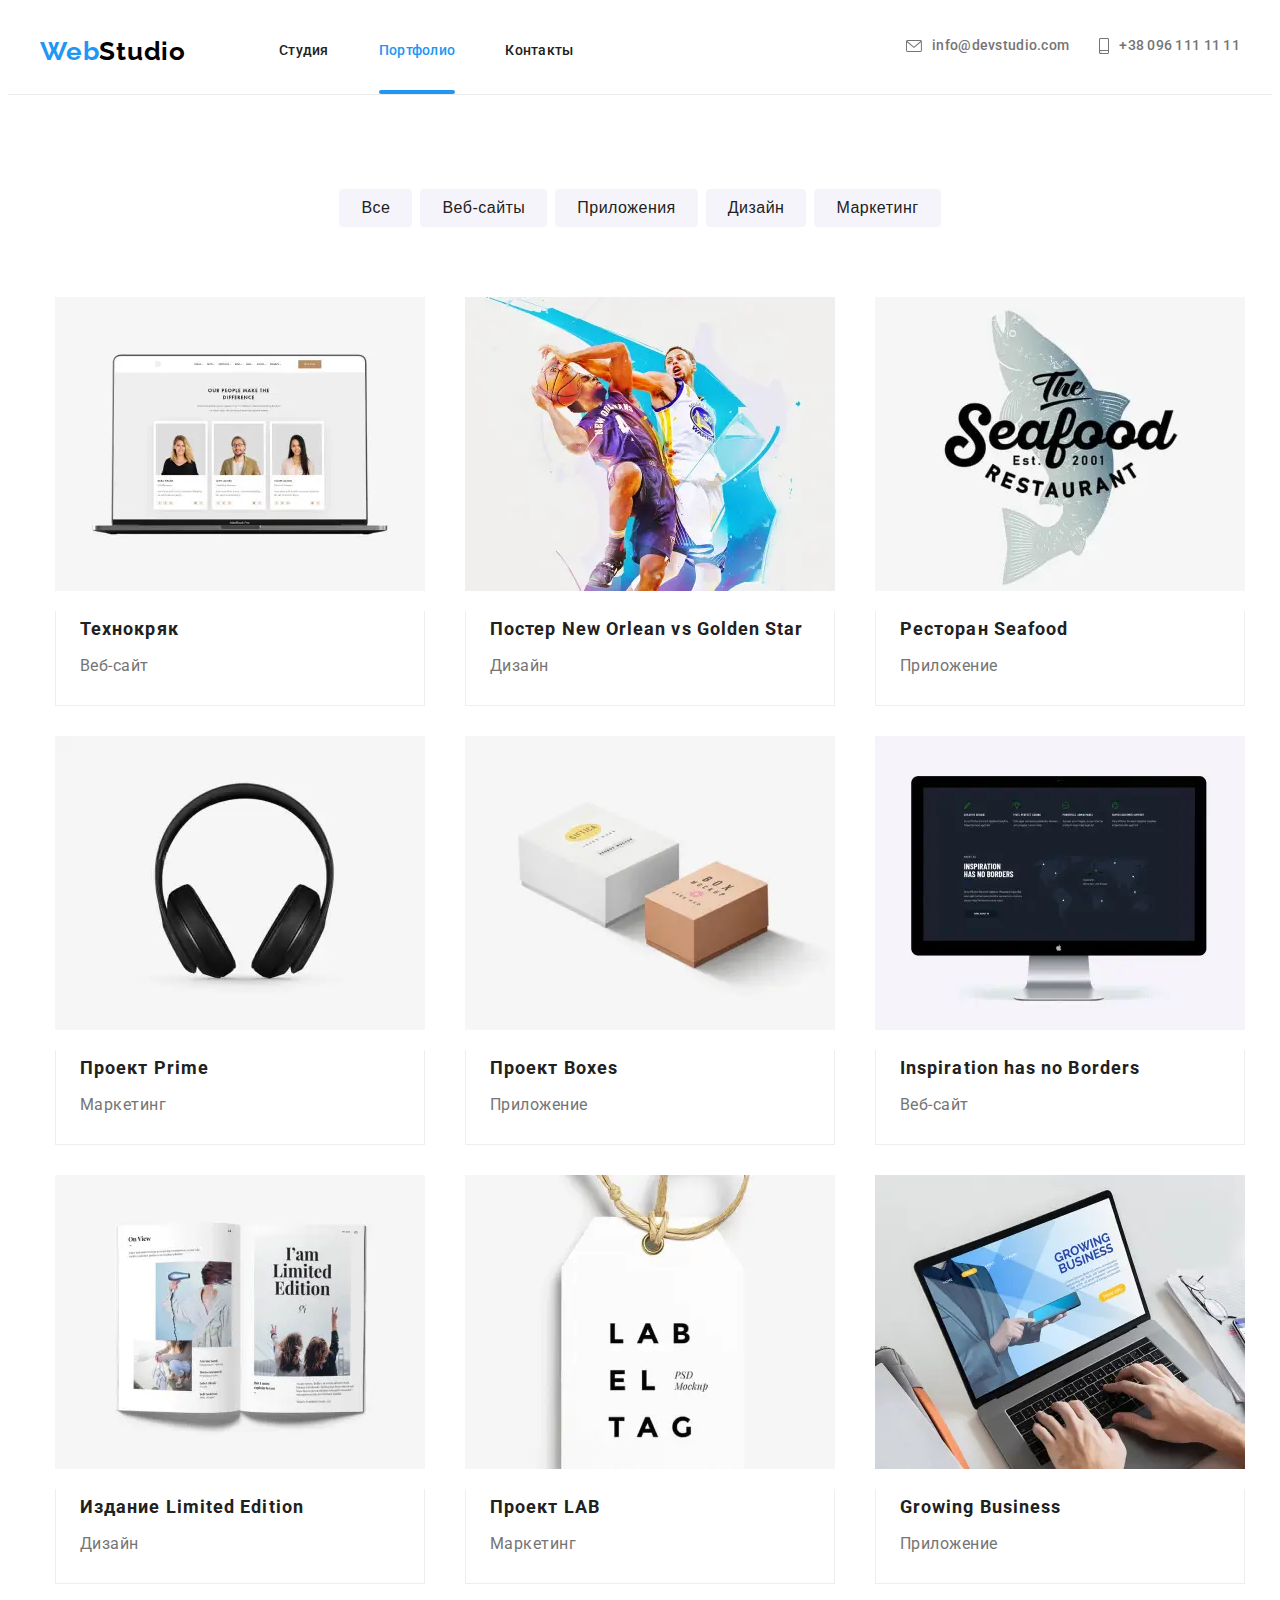
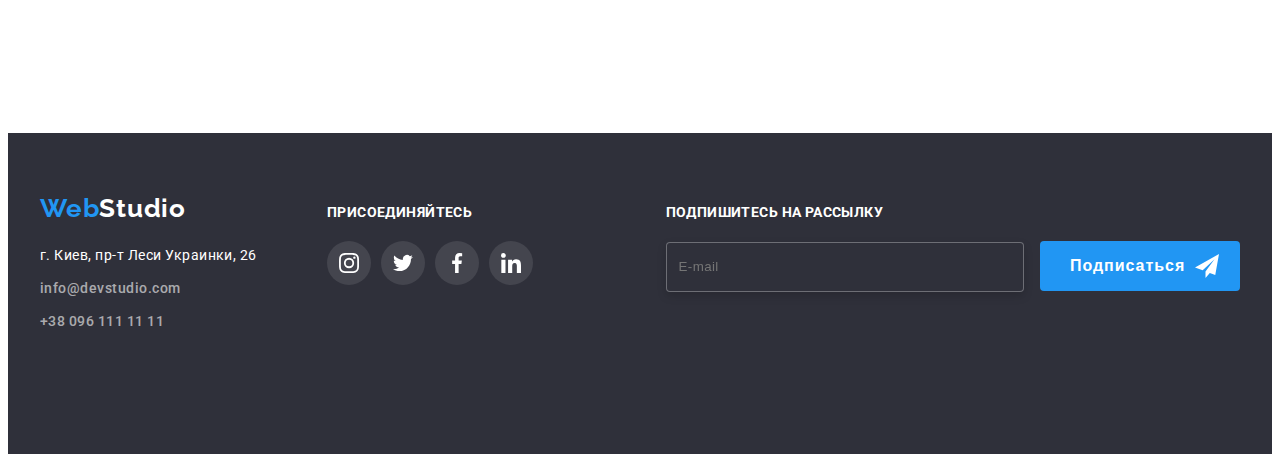
==== commit 4f989baf: "step 13" ====
--- a/portfolio.html
+++ b/portfolio.html
@@ -21,50 +21,98 @@
 
 <body>
     <!--------------------------------------------Блок 1 Шапка -------------------------------------------->
-    <header class="header">
-        <!-- <div class="container header-container">
-            <nav class="header-nav active">
-                <a class="link body-logo-head" href="" lang="en"><span>Web</span><span
-                        class="third-body-logo">Studio</span></a>
-    
-                <ul class="list menu-list">
-                    <li class="menu-list__map"><a class="menu-list__source link" href="./index.html">Студия</a></li>
-                    <li class="menu-list__map"><a class="menu-list__source link current" href="./portfolio.html">Портфолио</a></li>
-                    <li class="menu-list__map"><a class="menu-list__source link" href="#address">Контакты</a></li>
+<header class="header">
+    <div class="container header-container">
+        <nav class="header-nav active">
+            <a class="link body-logo-head" href="" lang="en"><span>Web</span><span
+                    class="third-body-logo">Studio</span></a>
+
+            <ul class="list menu-list">
+                <li class="menu-list__map"><a class="menu-list__source link " href="./index.html">Студия</a></li>
+                <li class="menu-list__map"><a class="menu-list__source link current" href="./portfolio.html">Портфолио</a></li>
+                <li class="menu-list__map"><a class="menu-list__source link" href="#address">Контакты</a></li>
+            </ul>
+        </nav>
+        <!-- <--========================= START Mobile-menu==================== -->
+        <button class="burger-btn" data-menu-open="">
+            <svg class="burger-btn__icon" width="40px" height="40px">
+                <use href="./img/page-3/icon/sprite.svg#icon-burger">
+
+                </use>
+            </svg>
+        </button>
+
+        <div class="mobile-menu" data-menu="">
+            <button class="mobile-menu__close" data-menu-close="">
+                <svg class="mobile-menu__complete" width="18px" height="18px">
+                    <use href="./img/page-3/icon/sprite.svg#icon-close">
+
+                    </use>
+                </svg>
+            </button>
+            <div class="mobile-menu__menu list">
+                <ul class="list mobile-menu__list">
+                    <li class="mobile-menu__text"><a class="mobile-menu__anchor link " href="">Студия</a></li>
+                    <li class="mobile-menu__text"><a class="mobile-menu__anchor link " href="">Портфолио</a></li>
+                    <li class="mobile-menu__text"><a class="mobile-menu__anchor link" href="">Контакты</a></li>
                 </ul>
-            </nav>
-    
-            <ul class="menu-list list header-connect">
-    
-                <li class="menu-list__map" aria-label="Написать">
-                    <a class="menu-list__сonnection link" href="mailto:info@devstudio.com">
-                        <svg class="menu-list__badge" width="16px" height="12px">
-                            <use href="./img/page-3/icon/sprite.svg#icon-envelope">
-    
-                            </use>
-                        </svg>
-                        info@devstudio.com
-                    </a>
-                </li>
-                <li class="menu-list__map" aria-label="Позвонить">
-                    <a class="menu-list__сonnection link" href="tel:+380961111111">
-                        <svg class="menu-list__badge" width="10px" height="16px">
-                            <use href="./img/page-3/icon/sprite.svg#icon-smartphone">
-    
-                            </use>
-                        </svg>
-                        +38 096 111 11 11
-                    </a>
-                </li>
-            </ul>
-    
-    
-        </div> -->
-    
-    </header>
+            </div>
+            <div class="mobile-menu__contacts">
+                <ul class="list mobile-menu__list">
+                    <li class="mobile-menu__scroll" aria-label="Позвонить">
+                        <a class="mobile-menu__phone link" href="tel:+380961111111">
+                            +38 096 111 11 11
+                        </a>
+                    </li>
+                    <li class="mobile-menu__scroll" aria-label="Написать">
+                        <a class="mobile-menu__mail link" href="mailto:info@devstudio.com">
+                            info@devstudio.com
+                        </a>
+                    </li>
+                </ul>
+            </div>
+            <div class="mobile-menu__network">
+                <ul class="list mobile-menu__catalog">
+                    <li class="mobile-menu__cards"> <a class="mobile-menu__sites link" href="">Instagram</a></li>
+                    <li class="mobile-menu__cards"> <a class="mobile-menu__sites link" href="">Twitter</a></li>
+                    <li class="mobile-menu__cards"> <a class="mobile-menu__sites link" href="">Facebook</a></li>
+                    <li class="mobile-menu__cards"> <a class="mobile-menu__sites link" href="">LinkedIn</a></li>
+                </ul>
+            </div>
+        </div>
+        <!--========================= AND Mobile-menu==================== -->
+        <ul class="menu-list header-container__menu list">
+
+            <li class=" header-container__connection" aria-label="Написать">
+                <a class="menu-list__сonnection link" href="mailto:info@devstudio.com">
+                    <svg class="menu-list__badge" width="16px" height="12px">
+                        <use href="./img/page-3/icon/sprite.svg#icon-envelope">
+
+                        </use>
+                    </svg>
+                    info@devstudio.com
+                </a>
+            </li>
+            <li class="" aria-label="Позвонить">
+                <a class="menu-list__сonnection link" href="tel:+380961111111">
+                    <svg class="menu-list__badge" width="10px" height="16px">
+                        <use href="./img/page-3/icon/sprite.svg#icon-smartphone">
+
+                        </use>
+                    </svg>
+                    +38 096 111 11 11
+                </a>
+            </li>
+        </ul>
+
+
+
+    </div>
+
+</header>
     <!------------------------------------------Блок 2 тело-------------------------------------------------->
     <main>
-        <!-- <section class="container-hero">
+        <section class="container-hero">
         <div class="container">
         <ul class="container-hero__buttons list">
             <li class="container-hero__navigation"><button class="button secondary" type="button">Все</button></li>
@@ -80,7 +128,48 @@
                 <li  class="container-hero__flex--elements">
                             <a class="link container-hero__aside--box " href="">
                                <div class="flex-elements-categori">
-                                <img class="" src="./img/page-2/img.jpg" width="370" height="294" alt="фото ноутбук ">
+                                <picture>
+                                
+                                    <source media="(min-width: 1200px)" 
+                                    srcset="./img/img/works/works-1-desktop.webp,
+                                           ./img/img/works/works-1-desktop@2x.webp "
+                                           type="image/webp">
+                                
+                                
+                                
+                                    <source media="(min-width: 1200px)"
+                                     srcset="./img/img/works/works-1-desktop.jpg,
+                                             ./img/img/works/works-1-desktop@2x.jpg">
+                                
+                                
+                                
+                                    <source media="(min-width: 768px)" 
+                                    srcset="./img/img/works/works-1-tablet.webp,
+                                            ./img/img/works/works-1-tablet@2x.webp "
+                                     type="image/webp">
+                                
+                                
+                                    <source media="(min-width: 768px)" 
+                                    srcset="./img/img/works/works-1-tablet.jpg,
+                                            ./img/img/works/works-1-tablet@2x.jpg ">
+                                
+                                
+                                
+                                    <source media="(min-width: 270px)" 
+                                    srcset="./img/img/works/works-1.webp,
+                                            ./img/img/works/works-1@2x.webp" 
+                                    type="image/webp">
+                                
+                                
+                                    <source media="(min-width: 270px)" 
+                                    srcset="./img/img/works/works-1.jpg,
+                                            ./img/img/works/works-1@2x.jpg  ">
+                                    <img class=""
+                                     src="#" 
+                                     alt="фото ноутбук"
+                                      loading="lazy">
+                                
+                                </picture>
 
                                 <p class="category-text">Технокряк это современная площадка распространения коронавируса. Компании используют эту платформу для цифрового
                                 шпионажа и атак на защищённые сервера конкурентов.</p>
@@ -95,7 +184,48 @@
                 <li class="container-hero__flex--elements">
                      <a class="link container-hero__aside--box " href="">
                             <div class="flex-elements-categori">
-                                <img class="" src="./img/page-2/img-1.jpg" width="370" height="294" alt="фото два баскетболиста играют ">
+                                <picture>
+                                
+                                    <source media="(min-width: 1200px)"
+                                     srcset="./img/img/works/works-2-desktop.webp,
+                                             ./img/img/works/works-2-desktop@2x.webp "
+                                     type="image/webp">
+                                
+                                
+                                
+                                    <source media="(min-width: 1200px)"
+                                     srcset="./img/img/works/works-2-desktop.jpg,
+                                             ./img/img/works/works-2-desktop@2x.jpg">
+                                
+                                
+                                
+                                    <source media="(min-width: 768px)" 
+                                    srcset="./img/img/works/works-2-tablet.webp,
+                                         ./img/img/works/works-2-tablet@2x.webp "
+                                    type="image/webp">
+                                
+                                
+                                    <source media="(min-width: 768px)" 
+                                    srcset="./img/img/works/works-2-tablet.jpg,
+                                      ./img/img/works/works-2-tablet@2x.jpg ">
+                                
+                                
+                                
+                                    <source media="(min-width: 270px)"
+                                     srcset="./img/img/works/works-2.webp,
+                                             ./img/img/works/works-2@2x.webp" 
+                                    type="image/webp">
+                                
+                                
+                                    <source media="(min-width: 270px)"
+                                     srcset="./img/img/works/works-2.jpg,
+                                         ./img/img/works/works-2@2x.jpg  ">
+                                    <img class=""
+                                     src="#"
+                                      alt="фото два баскетболиста играют" 
+                                      loading="lazy">
+                                
+                                </picture>
                                 <p class="category-text">Постер New Orlean vs Golden Star это современная площадка распространения коронавируса. Компании используют эту
                                     платформу для цифрового
                                     шпионажа и атак на защищённые сервера конкурентов.</p>
@@ -112,7 +242,49 @@
                    
                             <a class="link container-hero__aside--box" href="">
                                 <div class="flex-elements-categori">
-                                <img class="" src="./img/page-2/img-2.jpg" width="370" height="294" alt="фото логотип с рыбой">
+                                    <picture>
+                                    
+                                        <source media="(min-width: 1200px)" 
+                                        srcset="./img/img/works/works-3-desktop.webp,
+                                              ./img/img/works/works-3-desktop@2x.webp "
+                                         type="image/webp">
+                                    
+                                    
+                                    
+                                        <source media="(min-width: 1200px)" 
+                                        srcset="./img/img/works/works-3-desktop.jpg,
+                                           ./img/img/works/works-3-desktop@2x.jpg">
+                                    
+                                    
+                                    
+                                        <source media="(min-width: 768px)" 
+                                        srcset="./img/img/works/works-3-tablet.webp,
+                                            ./img/img/works/works-3-tablet@2x.webp "
+                                         type="image/webp">
+                                    
+                                    
+                                        <source media="(min-width: 768px)" 
+                                        srcset="./img/img/works/works-3-tablet.jpg,
+                                             ./img/img/works/works-3-tablet@2x.jpg ">
+                                    
+                                    
+                                    
+                                        <source media="(min-width: 270px)"
+                                         srcset="./img/img/works/works-3.webp,
+                                           ./img/img/works/works-3@2x.webp" 
+                                        type="image/webp">
+                                    
+                                    
+                                        <source media="(min-width: 270px)"
+                                         srcset="./img/img/works/works-3.jpg,
+                                              ./img/img/works/works-3@2x.jpg  ">
+                                        <img class=""
+                                         src="#"
+                                          alt="фото логотип с рыбой"
+                                           loading="lazy">
+                                    
+                                    </picture>
+                        
                                 <p class="category-text">Ресторан Seafood это современная площадка распространения коронавируса. Компании
                                     используют эту
                                     платформу для цифрового
@@ -129,7 +301,49 @@
                     
                             <a class="link container-hero__aside--box" href="">
                             <div class="flex-elements-categori">
-                                <img class="" src="./img/page-2/img-3.jpg" width="370" height="294" alt="фото ноушники">
+                                <picture>
+                                
+                                    <source media="(min-width: 1200px)" 
+                                    srcset="./img/img/works/works-4-desktop.webp,
+                                         ./img/img/works/works-4-desktop@2x.webp "
+                                     type="image/webp">
+                                
+                                
+                                
+                                    <source media="(min-width: 1200px)"
+                                     srcset="./img/img/works/works-4-desktop.jpg,
+                                         ./img/img/works/works-4-desktop@2x.jpg">
+                                
+                                
+                                
+                                    <source media="(min-width: 768px)"
+                                     srcset="./img/img/works/works-4-tablet.webp,
+                                         ./img/img/works/works-4-tablet@2x.webp "
+                                     type="image/webp">
+                                
+                                
+                                    <source media="(min-width: 768px)" 
+                                    srcset="./img/img/works/works-4-tablet.jpg,
+                                         ./img/img/works/works-4-tablet@2x.jpg ">
+                                
+                                
+                                
+                                    <source media="(min-width: 270px)" 
+                                    srcset="./img/img/works/works-4.webp,
+                                          ./img/img/works/works-4@2x.webp" 
+                                    type="image/webp">
+                                
+                                
+                                    <source media="(min-width: 270px)" 
+                                    srcset="./img/img/works/works-4.jpg,
+                                         ./img/img/works/works-4@2x.jpg  ">
+                                    <img class="" 
+                                    src="#" 
+                                    alt="фото ноушники" 
+                                    loading="lazy">
+                                
+                                </picture>
+                               
                                 <p class="category-text">Проект Prime это современная площадка распространения коронавируса. Компании
                                     используют эту
                                     платформу для цифрового
@@ -146,7 +360,49 @@
                     
                             <a class="link container-hero__aside--box" href="">
                                 <div class="flex-elements-categori">
-                                <img class="" src="./img/page-2/img-4.jpg" width="370" height="294" alt="фото две коробки">
+                                    <picture>
+                                    
+                                        <source media="(min-width: 1200px)"
+                                         srcset="./img/img/works/works-5-desktop.webp,
+                                              ./img/img/works/works-5-desktop@2x.webp "
+                                         type="image/webp">
+                                    
+                                    
+                                    
+                                        <source media="(min-width: 1200px)"
+                                         srcset="./img/img/works/works-5-desktop.jpg,
+                                                 ./img/img/works/works-5-desktop@2x.jpg">
+                                    
+                                    
+                                    
+                                        <source media="(min-width: 768px)"
+                                        srcset="./img/img/works/works-5-tablet.webp,
+                                              ./img/img/works/works-5-tablet@2x.webp " 
+                                        type="image/webp">
+                                    
+                                    
+                                        <source media="(min-width: 768px)"
+                                         srcset="./img/img/works/works-5-tablet.jpg,
+                                               ./img/img/works/works-5-tablet@2x.jpg ">
+                                    
+                                    
+                                    
+                                        <source media="(min-width: 270px)" 
+                                        srcset="./img/img/works/works-5.webp,
+                                              ./img/img/works/works-5@2x.webp" 
+                                        type="image/webp">
+                                    
+                                    
+                                        <source media="(min-width: 270px)" 
+                                        srcset="./img/img/works/works-5.jpg,
+                                          ./img/img/works/works-5@2x.jpg  ">
+                                        <img class=""
+                                         src="#"
+                                        alt="фото две коробки" 
+                                        loading="lazy">
+                                    
+                                    </picture>
+                                
                                 <p class="category-text">Проект Boxes это современная площадка распространения коронавируса. Компании
                                     используют эту
                                     платформу для цифрового
@@ -164,7 +420,49 @@
                    
                             <a class="link container-hero__aside--box" href="">
                                 <div class="flex-elements-categori">
-                                <img class="" src="./img/page-2/img-5.jpg" width="370" height="294" alt="фото экран компьютера">
+                                    <picture>
+                                    
+                                        <source media="(min-width: 1200px)"
+                                         srcset="./img/img/works/works-6-desktop.webp,
+                                             ./img/img/works/works-6-desktop@2x.webp " 
+                                        type="image/webp">
+                                    
+                                    
+                                    
+                                        <source media="(min-width: 1200px)"
+                                         srcset="./img/img/works/works-6-desktop.jpg,
+                                              ./img/img/works/works-6-desktop@2x.jpg">
+                                    
+                                    
+                                    
+                                        <source media="(min-width: 768px)" 
+                                        srcset="./img/img/works/works-6-tablet.webp,
+                                              ./img/img/works/works-6-tablet@2x.webp "
+                                         type="image/webp">
+                                    
+                                    
+                                        <source media="(min-width: 768px)" 
+                                        srcset="./img/img/works/works-6-tablet.jpg,
+                                              ./img/img/works/works-6-tablet@2x.jpg ">
+                                    
+                                    
+                                    
+                                        <source media="(min-width: 270px)"
+                                         srcset="./img/img/works/works-6.webp,
+                                               ./img/img/works/works-6@2x.webp" 
+                                        type="image/webp">
+                                    
+                                    
+                                        <source media="(min-width: 270px)" 
+                                        srcset="./img/img/works/works-6.jpg,
+                                              ./img/img/works/works-6@2x.jpg  ">
+                                        <img class=""
+                                         src="#"
+                                        alt="фото экран компьютера" 
+                                        loading="lazy">
+                                    
+                                    </picture>
+                                
                                 <p class="category-text">Inspiration has no Borders это современная площадка распространения коронавируса. Компании
                                     используют эту
                                     платформу для цифрового
@@ -181,7 +479,49 @@
                     
                             <a class="link container-hero__aside--box" href="">
                                 <div class="flex-elements-categori">
-                                <img class="" src="./img/page-2/img-6.jpg" width="370" height="294" alt="фото книга">
+                                    <picture>
+                                    
+                                        <source media="(min-width: 1200px)"
+                                         srcset="./img/img/works/works-7-desktop.webp,
+                                                 ./img/img/works/works-7-desktop@2x.webp " 
+                                        type="image/webp">
+                                    
+                                    
+                                    
+                                        <source media="(min-width: 1200px)"
+                                         srcset="./img/img/works/works-7-desktop.jpg,
+                                              ./img/img/works/works-7-desktop@2x.jpg">
+                                    
+                                    
+                                    
+                                        <source media="(min-width: 768px)" 
+                                        srcset="./img/img/works/works-7-tablet.webp,
+                                          ./img/img/works/works-7-tablet@2x.webp "
+                                         type="image/webp">
+                                    
+                                    
+                                        <source media="(min-width: 768px)" 
+                                        srcset="./img/img/works/works-7-tablet.jpg,
+                                           ./img/img/works/works-7-tablet@2x.jpg ">
+                                    
+                                    
+                                    
+                                        <source media="(min-width: 270px)" 
+                                        srcset="./img/img/works/works-7.webp,
+                                              ./img/img/works/works-7@2x.webp"
+                                         type="image/webp">
+                                    
+                                    
+                                        <source media="(min-width: 270px)" 
+                                        srcset="./img/img/works/works-7.jpg,
+                                          ./img/img/works/works-7@2x.jpg  ">
+                                        <img class=""
+                                         src="#"
+                                          alt="фото книга" 
+                                          loading="lazy">
+                                    
+                                    </picture>
+                                
                                 <p class="category-text">Издание Limited Edition это современная площадка распространения коронавируса. Компании
                                     используют эту
                                     платформу для цифрового
@@ -199,7 +539,49 @@
                     
                             <a class="link container-hero__aside--box" href="">
                                 <div class="flex-elements-categori">
-                                <img class="" src="./img/page-2/img-7.jpg" width="370" height="294" alt="фото этикетка">
+                                    <picture>
+                                    
+                                        <source media="(min-width: 1200px)" 
+                                        srcset="./img/img/works/works-8-desktop.webp,
+                                              ./img/img/works/works-8-desktop@2x.webp "
+                                         type="image/webp">
+                                    
+                                    
+                                    
+                                        <source media="(min-width: 1200px)"
+                                         srcset="./img/img/works/works-8-desktop.jpg,
+                                              ./img/img/works/works-8-desktop@2x.jpg">
+                                    
+                                    
+                                    
+                                        <source media="(min-width: 768px)" 
+                                        srcset="./img/img/works/works-8-tablet.webp,
+                                           ./img/img/works/works-8-tablet@2x.webp "
+                                         type="image/webp">
+                                    
+                                    
+                                        <source media="(min-width: 768px)" 
+                                        srcset="./img/img/works/works-8-tablet.jpg,
+                                              ./img/img/works/works-8-tablet@2x.jpg ">
+                                    
+                                    
+                                    
+                                        <source media="(min-width: 270px)" 
+                                        srcset="./img/img/works/works-8.webp,
+                                             ./img/img/works/works-8@2x.webp" 
+                                        type="image/webp">
+                                    
+                                    
+                                        <source media="(min-width: 270px)" 
+                                        srcset="./img/img/works/works-8.jpg,
+                                             ./img/img/works/works-8@2x.jpg  ">
+                                        <img class=""
+                                         src="#"
+                                          alt="фото этикетка"
+                                           loading="lazy">
+                                    
+                                    </picture>
+                                
                                 <p class="category-text">Проект LAB это современная площадка распространения коронавируса. Компании
                                     используют эту
                                     платформу для цифрового
@@ -216,7 +598,49 @@
                     
                             <a class="link container-hero__aside--box" href="">
                                 <div class="flex-elements-categori">
-                                <img class="" src="./img/page-2/img-8.jpg" width="370" height="294" alt="фото работают за ноутбуком">
+                                    <picture>
+                                    
+                                        <source media="(min-width: 1200px)"
+                                        srcset="./img/img/works/works-9-desktop.webp,
+                                             ./img/img/works/works-9-desktop@2x.webp "
+                                    type="image/webp">
+                                    
+                                    
+                                    
+                                        <source media="(min-width: 1200px)" 
+                                        srcset="./img/img/works/works-9-desktop.jpg,
+                                              ./img/img/works/works-9-desktop@2x.jpg">
+                                    
+                                    
+                                    
+                                        <source media="(min-width: 768px)" 
+                                        srcset="./img/img/works/works-9-tablet.webp,
+                                             ./img/img/works/works-9-tablet@2x.webp " 
+                                    type="image/webp">
+                                    
+                                    
+                                        <source media="(min-width: 768px)"
+                                         srcset="./img/img/works/works-9-tablet.jpg,
+                                            ./img/img/works/works-9-tablet@2x.jpg ">
+                                    
+                                    
+                                    
+                                        <source media="(min-width: 270px)" 
+                                        srcset="./img/img/works/works-9.webp,
+                                               ./img/img/works/works-9@2x.webp" 
+                                        type="image/webp">
+                                    
+                                    
+                                        <source media="(min-width: 270px)" 
+                                        srcset="./img/img/works/works-9.jpg,
+                                           ./img/img/works/works-9@2x.jpg  ">
+                                        <img class=""
+                                         src="#"
+                                          alt="фото работают за ноутбуком" 
+                                        loading="lazy">
+                                    
+                                    </picture>
+                                
                                 <p class="category-text">Growing Business это современная площадка распространения коронавируса. Компании
                                     используют эту
                                     платформу для цифрового
@@ -231,12 +655,12 @@
                 </li>
             </ul>
         </div>
-        </section> -->
+        </section> 
     </main>
     <!------------------------------------------Блок 3 конт-я информ.---------------------------------->
 <footer class="address " id="address">
-    <!-- <div class="container footer-info">
-        <div class="">
+    <div class="container footer-info">
+        <div class="footer-container">
             <a class="link body-logo-footer addres-logo" href="" lang="en"><span>Web</span><span
                     class="second-body-logo">Studio</span></a>
 
@@ -250,13 +674,13 @@
                     </li>
                     <li class="footer"><a class="footer-link link" href="tel:+380961111111">+38 096 111 11 11 </a></li>
                 </ul>
-       
-        </address>
+
+            </address>
         </div>
 
-        <div class="footer-info-icon footer-blok">
+        <div class="footer-info-icon ">
             <h2 class="footer-icon">присоединяйтесь</h2>
-            <ul class="list item-us">
+            <ul class="list  footer-blok">
                 <li class="icon-list">
                     <a href="" class="list footer-s-l-link footer-last">
                         <svg class="icon-info-footer" width="20px" height="20px">
@@ -308,11 +732,13 @@
             </form>
 
         </div>
-    </div> -->
+    </div>
 
 
 </footer>
 
+<script src="./js/modal.js"></script>
+<script src="./js/menu.js"></script>
 </body>
 
 </html>--- a/css/main.min.css
+++ b/css/main.min.css
@@ -1,2 +1,2 @@
-:root{--header-color: #ffffff;--line-header-color: #ececec;--logo-color: #000000;--second-logo-color: #ffffff;--accent-color: #2196f3;--second-accent-color: #2f303a;--third-accent-color: #f5f4fa;--primary-text-color: #212121;--second-text-color: #757575;--fon-hero-color: rgba(47, 48, 58, 0.4);--icon-color: #afb1b8;--portfolio-color: #e5e5e5}.visually-hidden{position:absolute;white-space:nowrap;width:1px;height:1px;overflow:hidden;border:0;padding:0;clip:rect(0 0 0 0);clip-path:inset(50%);margin:-1px}body{font-family:"Roboto", sans-serif;background-color:#ffffff}p,h1,h2,h3,h4,h5,h6{margin-top:0px;margin-bottom:0px}img{display:block}.list{list-style:none;margin:0;padding:0}.link{text-decoration:none}.list .link.current{color:var(--accent-color)}.container{padding-left:15px;padding-right:15px;margin-left:auto;margin-right:auto}@media screen and (min-width: 480px){.container{width:480px}}@media screen and (min-width: 768px){.container{width:768px}}@media screen and (min-width: 1200px){.container{width:1200px}}.body-logo-head{font-family:"Raleway", sans-serif;margin-right:90px;font-weight:700;font-size:26px;line-height:1.19;letter-spacing:0.03em;display:inline-block;color:var(--accent-color)}.body-logo-footer{font-family:"Raleway", sans-serif;font-weight:700;font-size:26px;line-height:1.19;letter-spacing:0.03em;display:inline-block;color:var(--accent-color)}.second-body-logo{font-size:26px;line-height:1.19;color:var(--second-logo-color)}.third-body-logo{font-size:26px;line-height:1.19;color:var(--logo-color)}.addres-logo{margin-bottom:20px}.icon-manu{display:flex;justify-content:center}.icon-list{width:44px;height:44px;margin-right:10px}.icon-list:last-child{margin-right:0px}.modal-form-icon{display:block;position:absolute;top:50%;left:12px;transform:translateY(-50%);transition:border-color 250ms cubic-bezier(0.4, 0, 0.2, 1)}.form-hero input:focus ~ .modal-form-icon{fill:var(--accent-color)}.icon{display:inline-block;width:16px;height:15px;margin-right:7px;border-radius:4px;border:2px solid var(--logo-color)}.checkbox:checked+.icon{border-color:var(--accent-color);background-color:var(--accent-color);background-image:url(../img/page-3/icon/check.svg);background-size:contain;background-origin:border-box}.modal-close-icon{fill:currentColor}.footer-info-icon{margin-left:70px}.footer-icon{font-weight:bold;font-size:14px;line-height:1.14;letter-spacing:0.03em;text-transform:uppercase;color:var(--header-color);margin-bottom:20px}.footer-s-l-link{width:100%;height:100%;border-radius:50%;transition:background-color 250ms cubic-bezier(0.4, 0, 0.2, 1);display:flex;align-items:center;justify-content:center}.footer-s-l-link:hover,.footer-s-l-link:focus{background-color:var(--accent-color)}.icon-info-footer{fill:var(--header-color)}.footer-s-l-link:hover .footer-last,.footer-s-l-link:focus .footer-last{fill:#ffffff}.footer-s-l-link:hover .footer-last:hover,.footer-s-l-link:hover .footer-last:focus,.footer-s-l-link:focus .footer-last:hover,.footer-s-l-link:focus .footer-last:focus{background-color:var(--accent-color)}.footer-last{transition:background-color 250ms cubic-bezier(0.4, 0, 0.2, 1);background-color:rgba(255,255,255,0.1)}.footer-last .footer-s-l-link{transition:fiil 250ms cubic-bezier(0.4, 0, 0.2, 1);fill:var(--header-color)}.header-connect{margin-left:auto}.aside-footer{margin-bottom:9px;font-weight:400;font-size:14px;line-height:1.71;transition:color 250ms cubic-bezier(0.4, 0, 0.2, 1);color:var(--second-logo-color)}.aside-footer:hover,.aside-footer:hover,.aside-footer:focus{color:var(--accent-color)}.footer-link{font-weight:500;font-size:14px;line-height:1.71;transition:color 250ms cubic-bezier(0.4, 0, 0.2, 1);color:rgba(255,255,255,0.6)}.button{display:inline-block;font-weight:700;font-size:16px;line-height:1.88;border-radius:4px;border:1px solid transparent;cursor:pointer}.button-form{display:inline-flex;padding-left:29px;font-weight:700;font-size:16px;line-height:1.88;border-radius:4px;border:1px solid transparent;cursor:pointer}.primary{min-width:200px;height:50px;letter-spacing:0.06em;align-items:center;text-align:center;transition:background-color 250ms cubic-bezier(0.4, 0, 0.2, 1),box-shadow 250ms cubic-bezier(0.4, 0, 0.2, 1);background-color:var(--accent-color);color:var(--header-color)}.primary:hover,.primary:focus{background-color:#188ce8;box-shadow:0px 4px 4px rgba(0,0,0,0.15)}.secondary{border-radius:4px;letter-spacing:0.03em;transition:background-color 250ms cubic-bezier(0.4, 0, 0.2, 1),color 250ms cubic-bezier(0.4, 0, 0.2, 1),box-shadow 250ms cubic-bezier(0.4, 0, 0.2, 1);background-color:var(--third-accent-color);color:var(--primary-text-color)}.secondary:hover,.secondary:focus{background-color:var(--accent-color);color:var(--header-color);box-shadow:0px 3px 1px rgba(0,0,0,0.1),0px 1px 2px rgba(0,0,0,0.08),0px 2px 2px rgba(0,0,0,0.12)}.active{color:var(--accent-color)}.backdrop{position:fixed;top:0;left:0;width:100vw;height:100vh;z-index:2;background-color:rgba(0,0,0,0.2);transition:opacity 250ms linear, visibility 250ms linear}.backdrop.is-hidden{visibility:hidden;opacity:0;pointer-events:none}.modal{position:absolute;min-width:528px;min-height:581px;top:50%;left:50%;transform:translate(-50%, -50%);background-color:#ffffff}.modal-close{position:absolute;width:30px;height:30px;top:8px;right:8px;border-radius:50%;border:1px solid rgba(0,0,0,0.1);background-color:transparent;color:var(--logo-color);display:flex;align-items:center;justify-content:center;transition:color 250ms cubic-bezier(0.4, 0, 0.2, 1)}.modal-close:hover,.modal-close:focus{color:var(--accent-color)}.modal-form{width:528px;margin-left:auto;margin-right:auto;padding:40px}.form-hero{display:flex;flex-direction:column;font-weight:400;font-size:12px;line-height:1.17;text-align:left;letter-spacing:0.01em;color:#757575}.form-hero label{margin-bottom:4px}.modal-form-wrapper{position:relative;display:block}.form-hero input{width:100%;height:40px;padding-left:42px;border:1px solid rgba(33,33,33,0.2);box-sizing:border-box;border-radius:4px;transition:border-color 250ms cubic-bezier(0.4, 0, 0.2, 1)}.form-hero input::placeholder{font-style:normal;font-weight:400;font-size:14px;line-height:1.14;letter-spacing:0.01em;color:rgba(117,117,117,0.5)}.form-hero input:focus{outline:none;border-color:var(--accent-color)}.form-hero input:focus:not(:last-child){margin-bottom:10px}.form-text-hero{font-weight:700;font-size:20px;line-height:1.15;margin-bottom:12px;text-align:center;letter-spacing:0.03em;color:var(--primary-text-color)}.form-hero-checbox{display:flex;flex-direction:column;margin-top:20px;margin-bottom:30px;list-style:none}.form-hero-checbox input[type="checkbox"]{width:16px;height:15px}.form-label-hero{display:flex;align-items:center;justify-content:center}.checkbox{-webkit-appearance:none;-moz-appearance:none;appearance:none;position:absolute}.icon{display:inline-block;width:16px;height:15px;margin-right:7px;border-radius:4px;border:2px solid var(--logo-color)}.form-hero-checbox label{font-style:normal;font-weight:400;font-size:14px;line-height:1.17;letter-spacing:0.03em;color:var(--second-text-color)}.form-hero-link{text-decoration-line:underline;color:var(--accent-color)}.comment-form{width:100%;height:120px;padding-top:12px;padding-left:16px;letter-spacing:0.01em;border:1px solid rgba(33,33,33,0.2);box-sizing:border-box;border-radius:4px;color:rgba(117,117,117,0.5);resize:none;transition:border-color 250ms cubic-bezier(0.4, 0, 0.2, 1)}.form-hero textarea:focus{outline:none;border-color:var(--accent-color);color:var(--primary-text-color)}.input-footer{width:358px;height:50px;margin-right:12px;border:1px solid rgba(255,255,255,0.3);box-sizing:border-box;filter:drop-shadow(0px 4px 4px rgba(0,0,0,0.15));border-radius:4px;background-color:var(--second-accent-color)}.footer-form input{padding-left:16px;letter-spacing:0.03em;color:rgba(255,255,255,0.6)}.label-footer{margin-bottom:20px;font-weight:700;font-size:14px;line-height:1.14;letter-spacing:0.03em;text-transform:uppercase;color:#ffffff}.form-icon-footer{margin-left:10px}.aside-us{font-weight:700;font-size:36px;line-height:1.17;letter-spacing:0.03em;margin-bottom:50px;color:var(--primary-text-color)}.distribution-form{margin-left:auto;display:flex}.header{top:0;left:0;width:100%;padding-top:16px;padding-bottom:16px;border-bottom:1px solid #ececec;background-color:#5f443f}@media screen and (min-width: 768px){.header{padding-top:26px;padding-bottom:26px}}@media screen and (min-width: 1200px){.header{padding-top:24px;padding-bottom:25px}}.header-container{display:flex;align-items:center;justify-content:space-between}.burger-btn{background-color:transparent;cursor:pointer;padding:0;line-height:0;border:none}.mobile-menu{position:fixed;z-index:100;top:0;left:0;width:100vw;height:100vh;background-color:white;padding:48px 40px;display:flex;flex-direction:column;justify-content:space-between}.mobile-menu__close--btn{background-color:transparent;cursor:pointer;position:absolute;margin-left:auto;padding:0;line-height:0;border:none}.mobile-menu__close-icon{top:10px;left:15px}.menu-list__source{display:none}.menu-list__сonnection{display:none}.main-section{width:auto;padding-top:200px;padding-bottom:200px;text-align:center;background-color:var(--second-accent-color)}.overlay{max-width:1600px;margin-left:auto;margin-right:auto;background-image:linear-gradient(rgba(47,48,58,0.4), rgba(47,48,58,0.4)),url(../img/page-3/Img.jpg);background-repeat:no-repeat;background-position:center;background-size:cover}.main-slogan{font-weight:900;font-size:44px;line-height:1.36;text-align:center;text-transform:uppercase;vertical-align:top;letter-spacing:0.06em;color:var(--header-color)}.hero-after-title{max-width:696px;margin-left:auto;margin-right:auto;margin-bottom:30px}.about{padding-top:94px;padding-bottom:94px}.about-item{display:flex}.about-pro-item{width:270px}.about-pro-item:not(:last-child){margin-right:30px}.about-pro-item::before{display:block;content:"";height:120px;margin-bottom:30px;border-radius:4px;background-color:var(--third-accent-color);background-size:70px, 70px;background-repeat:no-repeat;background-position:center}.about-title{text-transform:uppercase;margin-bottom:10px;font-weight:700;font-size:14px;line-height:1.14;letter-spacing:0.03em;color:var(--primary-text-color)}.about-text{font-weight:400;font-size:14px;line-height:1.71;letter-spacing:0.03em;color:var(--second-text-color)}.aside-can{text-align:center;padding-bottom:94px}.icon-antenna::before{background-image:url(../img/page-3/icon/antenna.svg)}.icon-clock::before{background-image:url(../img/page-3/icon/clock.svg)}.icon-diagram::before{background-image:url(../img/page-3/icon/diagram.svg)}.icon-astronaut::before{background-image:url(../img/page-3/icon/astronaut.svg)}.item-us{display:flex;text-align:center}.item-can{width:370px}.item-can:not(:last-child){margin-right:30px}.features-icon{display:flex;position:relative;justify-content:center}.features-icon-head{position:absolute;width:370px;height:70px;bottom:0;background-color:rgba(47,48,58,0.8)}.features-icon-text{padding-top:27px;font-size:14px;line-height:1.14;text-align:center;letter-spacing:0.03em;text-transform:uppercase;color:#ffffff}.aside-team{padding-top:94px;padding-bottom:94px;letter-spacing:0.03em;text-align:center;background-color:var(--third-accent-color)}.item{width:270px;font-weight:500;font-size:16px;line-height:1.18;color:var(--primary-text-color)}.item:not(:last-child){margin-right:30px}.item-substrate{background-color:var(--header-color);border-radius:3px}.item-pro-name{padding-top:30px;padding-bottom:30px;box-shadow:0px 1px 3px rgba(0,0,0,0.12),0px 1px 1px rgba(0,0,0,0.14),0px 2px 1px rgba(0,0,0,0.2);border-radius:0px 0px 4px 4px}.item-name{font-style:normal;font-weight:500;font-size:16px;line-height:1.19;text-align:center;letter-spacing:0.03em;margin-bottom:10px}.content-team{font-weight:400;font-size:16px;line-height:1.18;margin-bottom:16px;color:var(--second-text-color)}.link-info{width:100%;height:100%;border-radius:50%;display:flex;align-items:center;justify-content:center;transition:background-color 250ms cubic-bezier(0.4, 0, 0.2, 1)}.link-info:hover,.link-info:focus{background-color:var(--accent-color)}.icon-info{transition:fill 250ms cubic-bezier(0.4, 0, 0.2, 1);fill:var(--icon-color)}.icon-info:hover,.icon-info:focus{fill:var(--icon-color)}.link-info:hover .icon-info{fill:var(--header-color)}.link-info:focus .icon-info{fill:var(--header-color)}.our-clients{padding-top:94px;padding-bottom:94px;letter-spacing:0.03em;text-align:center;background-color:var(--header-color)}.frame{width:170px;height:92px}.frame:not(:last-child){margin-right:30px}.frame-clients{display:flex;width:100%;height:100%;align-items:center;justify-content:center;border:1px solid #afb1b8;box-sizing:border-box;transition:border 250ms cubic-bezier(0.4, 0, 0.2, 1);border-radius:4px}.frame-clients:hover,.frame-clients:focus{border:1px solid var(--accent-color)}.frame-clients:hover .icon-frame{fill:var(--accent-color)}.frame-clients:focus .icon-frame{fill:var(--accent-color)}.icon-frame{transition:fill 250ms cubic-bezier(0.4, 0, 0.2, 1);fill:var(--icon-color)}.container-hero{padding-top:94px;padding-bottom:94px}.container-hero__buttons{display:flex;margin-bottom:50px;justify-content:center}.container-hero__navigation:not(:last-child){margin-right:8px}.container-hero__main--services{display:flex;flex-wrap:wrap;margin-right:-30px;margin-bottom:-30px}.container-hero__flex--elements{margin-right:30px;flex-basis:calc((100% - 3 * 30px) / 3);margin-bottom:30px;transition:transform 250ms cubic-bezier(0.4, 0, 0.2, 1)}.container-hero__flex--elements:hover .category-text{transform:translateY(0)}.container-hero__aside--box{width:370px;border-left:370px;border-bottom:404px;border-right:370px;transition:box-shadow 250ms cubic-bezier(0.4, 0, 0.2, 1)}.container-hero__aside--box:hover,.container-hero__aside--box:focus{display:block;box-shadow:0px 1px 1px rgba(0,0,0,0.12),0px 4px 4px rgba(0,0,0,0.06),1px 4px 6px rgba(0,0,0,0.16)}.flex-elements-categori{position:relative;overflow:hidden}.category-text{position:absolute;top:0px;left:0px;height:100%;font-size:18px;line-height:1.55;padding:63px 24px;letter-spacing:0.03em;color:var(--header-color);background:rgba(33,150,243,0.9);transform:translateY(100%);transition:transform 250ms linear}.views-services{padding-top:20px;padding-left:24px;padding-bottom:20px;padding-right:24px;border-bottom:1px solid #eeeeee;border-right:1px solid #eeeeee;border-left:1px solid #eeeeee}.aside-services{font-weight:700;font-size:18px;line-height:2;text-align:left;letter-spacing:0.06em;text-decoration:none}.aside-item{font-weight:400;font-size:16px;line-height:1.88;letter-spacing:0.03em;color:var(--second-text-color)}.flex-name{margin-bottom:4px;color:var(--primary-text-color)}.address{font-style:normal;display:flex;padding-top:60px;padding-bottom:60px;letter-spacing:0.03em;align-items:center;background-color:var(--second-accent-color)}.footer-info{display:flex;align-items:baseline}.footer-address{font-style:normal;font-weight:normal}.footer{display:block;margin-bottom:9px}.footer:last-child{margin-bottom:0px}
+:root{--header-color: #ffffff;--line-header-color: #ececec;--logo-color: #000000;--second-logo-color: #ffffff;--accent-color: #2196f3;--second-accent-color: #2f303a;--third-accent-color: #f5f4fa;--primary-text-color: #212121;--second-text-color: #757575;--fon-hero-color: rgba(47, 48, 58, 0.4);--icon-color: #afb1b8;--portfolio-color: #e5e5e5}.visually-hidden{position:absolute;white-space:nowrap;width:1px;height:1px;overflow:hidden;border:0;padding:0;clip:rect(0 0 0 0);clip-path:inset(50%);margin:-1px}body{font-family:"Roboto", sans-serif;background-color:#ffffff}p,h1,h2,h3,h4,h5,h6{margin-top:0px;margin-bottom:0px}img{display:block;max-width:100%;height:auto}.list{list-style:none;margin:0;padding:0}.link{text-decoration:none}.list .link.current{color:var(--accent-color)}.container{padding-left:15px;padding-right:15px;margin-left:auto;margin-right:auto}@media screen and (min-width: 480px){.container{width:480px}}@media screen and (min-width: 768px){.container{width:768px}}@media screen and (min-width: 1200px){.container{width:1200px}}.body-logo-head{font-family:"Raleway", sans-serif;font-weight:700;font-size:24px;line-height:1.17;letter-spacing:0.03em;display:inline-block;color:var(--accent-color)}@media screen and (min-width: 768px){.body-logo-head{margin-right:88px}}@media screen and (min-width: 1200px){.body-logo-head{margin-right:93px;font-weight:700;font-size:26px;line-height:1.19;letter-spacing:0.03em;display:inline-block;color:var(--accent-color)}}.body-logo-footer{font-family:"Raleway", sans-serif;font-weight:700;font-size:26px;line-height:1.19;letter-spacing:0.03em;display:inline-block;color:var(--accent-color)}.second-body-logo{font-size:26px;line-height:1.19;color:var(--second-logo-color)}.third-body-logo{font-size:24px;line-height:1.17;color:var(--logo-color)}@media screen and (min-width: 1200px){.third-body-logo{font-size:26px;line-height:1.19;color:var(--logo-color)}}.addres-logo{margin-bottom:20px}.icon-manu{display:flex;justify-content:center}.icon-list{width:44px;height:44px;margin-right:10px}.icon-list:last-child{margin-right:0px}.modal-form-icon{display:block;position:absolute;top:50%;left:12px;transform:translateY(-50%);transition:border-color 250ms cubic-bezier(0.4, 0, 0.2, 1)}.form-hero input:focus ~ .modal-form-icon{fill:var(--accent-color)}.icon{display:inline-block;width:16px;height:15px;margin-right:7px;border-radius:4px;border:2px solid var(--logo-color)}.checkbox:checked+.icon{border-color:var(--accent-color);background-color:var(--accent-color);background-image:url(../img/page-3/icon/check.svg);background-size:contain;background-origin:border-box}.modal-close-icon{fill:currentColor}.footer-info-icon{margin-bottom:60px}@media screen and (min-width: 1200px){.footer-info-icon{margin-left:70px}}.footer-s-l-link{width:100%;height:100%;border-radius:50%;transition:background-color 250ms cubic-bezier(0.4, 0, 0.2, 1);display:flex;align-items:center;justify-content:center}.footer-s-l-link:hover,.footer-s-l-link:focus{background-color:var(--accent-color)}.icon-info-footer{fill:var(--header-color)}.footer-s-l-link:hover .footer-last,.footer-s-l-link:focus .footer-last{fill:#ffffff}.footer-s-l-link:hover .footer-last:hover,.footer-s-l-link:hover .footer-last:focus,.footer-s-l-link:focus .footer-last:hover,.footer-s-l-link:focus .footer-last:focus{background-color:var(--accent-color)}.footer-last{transition:background-color 250ms cubic-bezier(0.4, 0, 0.2, 1);background-color:rgba(255,255,255,0.1)}.footer-last .footer-s-l-link{transition:fiil 250ms cubic-bezier(0.4, 0, 0.2, 1);fill:var(--header-color)}.header-connect{margin-left:auto}.aside-footer{margin-bottom:9px;font-weight:400;font-size:14px;line-height:1.71;transition:color 250ms cubic-bezier(0.4, 0, 0.2, 1);color:var(--second-logo-color)}.aside-footer:hover,.aside-footer:hover,.aside-footer:focus{color:var(--accent-color)}.footer-link{font-weight:500;font-size:14px;line-height:1.71;transition:color 250ms cubic-bezier(0.4, 0, 0.2, 1);color:rgba(255,255,255,0.6)}.button{display:inline-block;font-weight:700;font-size:16px;line-height:1.88;border-radius:4px;border:1px solid transparent;cursor:pointer}.button-form{display:inline-flex;padding-left:29px;font-weight:700;font-size:16px;line-height:1.88;border-radius:4px;border:1px solid transparent;cursor:pointer}.primary{min-width:200px;height:50px;letter-spacing:0.06em;align-items:center;text-align:center;transition:background-color 250ms cubic-bezier(0.4, 0, 0.2, 1),box-shadow 250ms cubic-bezier(0.4, 0, 0.2, 1);background-color:var(--accent-color);color:var(--header-color)}.primary:hover,.primary:focus{background-color:#188ce8;box-shadow:0px 4px 4px rgba(0,0,0,0.15)}.secondary{font-weight:500;font-size:16px;line-height:1.6;text-align:center;border:0px;min-width:73px;height:38px;display:inline-block;padding:6px 22px;border-radius:4px;letter-spacing:0.03em;transition:background-color 250ms cubic-bezier(0.4, 0, 0.2, 1),color 250ms cubic-bezier(0.4, 0, 0.2, 1),box-shadow 250ms cubic-bezier(0.4, 0, 0.2, 1);background-color:var(--third-accent-color);color:var(--primary-text-color)}.secondary:hover,.secondary:focus{background-color:var(--accent-color);color:var(--header-color);box-shadow:0px 3px 1px rgba(0,0,0,0.1),0px 1px 2px rgba(0,0,0,0.08),0px 2px 2px rgba(0,0,0,0.12)}.active{color:var(--accent-color)}.backdrop{position:fixed;top:0;left:0;width:100vw;height:100vh;z-index:2;background-color:rgba(0,0,0,0.2);transition:opacity 250ms linear, visibility 250ms linear}.backdrop.is-hidden{visibility:hidden;opacity:0;pointer-events:none}.modal{position:absolute;min-width:450px;min-height:609px;top:50%;left:50%;transform:translate(-50%, -50%);background-color:#ffffff}@media screen and (min-width: 1200px){.modal{min-width:528px;min-height:581px}}.modal-close{position:absolute;width:30px;height:30px;top:8px;right:8px;border-radius:50%;border:1px solid rgba(0,0,0,0.1);background-color:transparent;color:var(--logo-color);display:flex;align-items:center;justify-content:center;transition:color 250ms cubic-bezier(0.4, 0, 0.2, 1)}.modal-close:hover,.modal-close:focus{color:var(--accent-color)}.modal-form{width:450px;margin-left:auto;margin-right:auto;padding:40px}@media screen and (min-width: 1200px){.modal-form{width:528px}}.form-hero{display:flex;flex-direction:column;font-weight:400;font-size:12px;line-height:1.17;text-align:left;margin-bottom:10px;letter-spacing:0.01em;color:#757575}.form-hero label{margin-bottom:4px}.modal-form-wrapper{position:relative;display:block}.form-hero input{width:100%;height:40px;padding-left:42px;border:1px solid rgba(33,33,33,0.2);box-sizing:border-box;border-radius:4px;transition:border-color 250ms cubic-bezier(0.4, 0, 0.2, 1)}.form-hero input::placeholder{font-style:normal;font-weight:400;font-size:14px;line-height:1.14;letter-spacing:0.01em;color:rgba(117,117,117,0.5)}.form-hero input:focus{outline:none;border-color:var(--accent-color)}.form-hero input:focus:not(:last-child){margin-bottom:10px}.form-text-hero{font-weight:700;font-size:20px;line-height:1.15;margin-bottom:12px;text-align:center;letter-spacing:0.03em;color:var(--primary-text-color)}.form-hero-checbox{display:flex;flex-direction:column;margin-top:20px;margin-bottom:30px;list-style:none}.form-hero-checbox input[type="checkbox"]{width:16px;height:15px}.form-label-hero{display:flex;align-items:center;justify-content:center}.checkbox{-webkit-appearance:none;-moz-appearance:none;appearance:none;position:absolute}.icon{display:inline-block;width:16px;height:15px;margin-right:7px;border-radius:4px;border:2px solid var(--logo-color)}.form-hero-checbox label{font-style:normal;font-weight:400;font-size:12px;line-height:1.17;letter-spacing:0.03em;color:var(--second-text-color)}@media screen and (min-width: 1200px){.form-hero-checbox label{font-weight:400;font-size:14px;line-height:1.17;letter-spacing:0.03em}}.form-hero-link{text-decoration-line:underline;color:var(--accent-color)}.comment-form{width:100%;height:120px;padding-top:12px;padding-left:16px;letter-spacing:0.01em;border:1px solid rgba(33,33,33,0.2);box-sizing:border-box;border-radius:4px;color:rgba(117,117,117,0.5);resize:none;transition:border-color 250ms cubic-bezier(0.4, 0, 0.2, 1)}.form-hero textarea:focus{outline:none;border-color:var(--accent-color);color:var(--primary-text-color)}.input-footer{width:450px;height:50px;display:inline-block;border:1px solid rgba(255,255,255,0.3);box-sizing:border-box;filter:drop-shadow(0px 4px 4px rgba(0,0,0,0.15));border-radius:4px;background-color:var(--second-accent-color)}@media screen and (min-width: 768px){.input-footer{margin-right:12px}}@media screen and (max-width: 1199px){.input-footer{margin-bottom:20px}}@media screen and (min-width: 1200px){.input-footer{width:358px}}.footer-form input{padding-left:12px;letter-spacing:0.03em;color:rgba(255,255,255,0.6)}.label-footer{margin-bottom:20px;font-weight:700;font-size:14px;line-height:1.14;letter-spacing:0.03em;text-transform:uppercase;color:#ffffff}.form-icon-footer{margin-left:10px}.aside-us{font-weight:700;font-size:36px;line-height:1.17;letter-spacing:0.03em;margin-bottom:50px;color:var(--primary-text-color)}.distribution-form{display:flex}@media screen and (max-width: 1199px){.distribution-form{width:450px}}@media screen and (min-width: 1200px){.distribution-form{margin-left:auto}}.header{position:relative;top:0;left:0;width:100%;border-bottom:1px solid #ececec;background-color:var(--header-color)}.header-container{display:flex;align-items:center;justify-content:space-between}@media screen and (max-width: 767px){.header-container{padding-top:10px;padding-bottom:10px}}.burger-btn{display:block;margin-left:auto;background-color:transparent;cursor:pointer;padding:0;line-height:0;border:none}@media screen and (min-width: 768px){.burger-btn{display:none}}.mobile-menu{position:fixed;z-index:100;top:0;left:0;width:100vw;height:100vh;background-color:white;padding:48px 40px;opacity:0;visibility:hidden;pointer-events:none;transition:opasity 250ms linear, visibility 250ms linear;display:flex;flex-direction:column;justify-content:space-between}.mobile-menu.is-open{opacity:1;visibility:visible;pointer-events:all}.mobile-menu__close{background-color:transparent;cursor:pointer;padding:0;line-height:0;border:none;position:absolute;top:10px;right:15px}.mobile-menu__text:not(:last-child){margin-bottom:32px}.mobile-menu__anchor{display:flex;font-style:normal;font-weight:500;font-size:40px;line-height:1.76;text-align:center;letter-spacing:0.02em;transition:color 250ms cubic-bezier(0.4, 0, 0.2, 1);color:var(--primary-text-color);text-decoration:none}.mobile-menu__anchor:hover,.mobile-menu__anchor:focus{color:var(--accent-color)}.mobile-menu__contacts{margin-top:auto}.mobile-menu__scroll:last-child{margin-top:32px;margin-bottom:64px}.mobile-menu__phone{font-weight:500;font-size:34px;line-height:1.18;letter-spacing:0.02em;color:var(--accent-color)}@media screen and (max-width: 479px){.mobile-menu__phone{font-size:8vw}}.mobile-menu__mail{font-weight:500;font-size:24px;line-height:1.17;letter-spacing:0.02em;color:var(--second-text-color)}.mobile-menu__network{display:flex;align-items:center}.mobile-menu__catalog{display:flex}.mobile-menu__cards:not(:last-child)::after{content:"";border:1px solid rgba(33,33,33,0.2);transform:rotate(90deg);margin-right:10px;margin-left:10px}.mobile-menu__sites{font-weight:500;font-size:18px;line-height:1.22;letter-spacing:0.02em;color:var(--accent-color)}@media screen and (max-width: 767px){.menu-list__source{display:none}}@media screen and (max-width: 767px){.menu-list__сonnection{display:none}}.header-nav{display:flex;align-items:center}.menu-list{display:flex}@media screen and (max-width: 767px){.menu-list{display:none}}.header-container__menu{display:none}@media screen and (max-width: 1199px){.header-container__menu{display:block;margin-top:21px;margin-bottom:20px}}@media screen and (min-width: 1200px){.header-container__menu{display:flex;margin-left:auto}}@media screen and (min-width: 768px){.header-container__connection{margin-right:0;margin-bottom:10px}}@media screen and (min-width: 1200px){.header-container__connection:not(:last-child){margin-right:30px;margin-bottom:10px}}.menu-list__map:not(:last-child){margin-right:50px}.menu-list__source{display:block;padding-top:35px;padding-bottom:35px;font-weight:500;font-size:14px;line-height:1.14;letter-spacing:0.02em;transition:color 250ms cubic-bezier(0.4, 0, 0.2, 1);color:var(--primary-text-color);text-decoration:none;position:relative}.menu-list__source:hover,.menu-list__source:focus{color:var(--accent-color)}.menu-list__source.current::before{content:"";width:100%;height:4px;position:absolute;border-radius:2px;bottom:0;display:block;background-color:#2196f3}.menu-list__сonnection{font-weight:500;font-size:12px;line-height:1.17;letter-spacing:0.02em;color:var(--second-text-color);display:flex;align-items:center;transition:color 250ms cubic-bezier(0.4, 0, 0.2, 1)}.menu-list__сonnection:hover,.menu-list__сonnection:focus{color:var(--accent-color)}@media screen and (max-width: 767px){.menu-list__сonnection{display:none}}@media screen and (min-width: 1200px){.menu-list__сonnection{font-weight:500;font-size:14px;line-height:1.14}}.menu-list__badge{margin-right:10px;background-position:center;fill:currentColor}.menu-list__badge:hover{fill:var --accent-color}.hero{padding-top:118px;padding-bottom:118px;margin-left:auto;margin-right:auto;text-align:center;background-color:var(--second-accent-color);border-bottom:1px solid #ececec;background-image:linear-gradient(rgba(47,48,58,0.4), rgba(47,48,58,0.4)),url("../img/img/hero/hero.jpg");background-position:center;background-repeat:no-repeat;background-size:cover;max-width:480px;height:400px}@media screen and (min-device-pixel-ratio: 2), (min-resolution: 192dpi), (min-resolution: 2dppx){.hero{background-image:url("../img/img/hero/hero2x.jpg")}}@media screen and (min-width: 768px){.hero{padding-top:118px;padding-bottom:118px;background-image:linear-gradient(rgba(47,48,58,0.4), rgba(47,48,58,0.4)),url("../img/img/hero/hero-tablet.jpg");max-width:768px;height:400px}}@media screen and (min-width: 768px) and (min-device-pixel-ratio: 2), screen and (min-width: 768px) and (min-resolution: 192dpi), screen and (min-width: 768px) and (min-resolution: 2dppx){.hero{background-image:url("../img/img/hero/hero-tablet2x.jpg")}}@media screen and (min-width: 1200px){.hero{padding-top:200px;padding-bottom:200px;background-image:linear-gradient(rgba(47,48,58,0.4), rgba(47,48,58,0.4)),url("../img/img/hero/hero-desktop.jpg");max-width:1600px;height:600px}}@media screen and (min-width: 1200px) and (min-device-pixel-ratio: 2), screen and (min-width: 1200px) and (min-resolution: 192dpi), screen and (min-width: 1200px) and (min-resolution: 2dppx){.hero{background-image:url("../img/img/hero/hero-desktop2x.jpg")}}.main-slogan{font-weight:900;font-size:44px;line-height:1.36;text-align:center;text-transform:uppercase;vertical-align:top;letter-spacing:0.06em;color:var(--header-color)}@media screen and (max-width: 479px), (min-width: 480px){.main-slogan{font-size:26px;line-height:1.61}}@media screen and (min-width: 768px){.main-slogan{font-size:26px;line-height:1.61}}@media screen and (min-width: 1200px){.main-slogan{font-size:44px;line-height:1.36}}.hero-after-title{max-width:696px;margin-left:auto;margin-right:auto;margin-bottom:30px}@media screen and (min-width: 480px){.hero-after-title{max-width:360px}}@media screen and (min-width: 768px){.hero-after-title{max-width:360px}}@media screen and (min-width: 1200px){.hero-after-title{max-width:696px}}.about{padding-top:60px;padding-bottom:60px}@media screen and (min-width: 1200px){.about{padding-top:94px;padding-bottom:94px}}@media screen and (min-width: 768px){.about-item{display:flex;flex-wrap:wrap;margin:-15px}}@media screen and (min-width: 1200px){.about-item{display:flex}}.about-pro-item{width:450px}@media screen and (min-width: 768px){.about-pro-item{width:354px;margin:15px}}@media screen and (min-width: 1200px){.about-pro-item{width:270px}}.about-pro-item::before{display:block;content:"";height:120px;margin-bottom:30px;border-radius:4px;background-color:var(--third-accent-color);background-size:70px, 70px;background-repeat:no-repeat;background-position:center}.about-title{text-transform:uppercase;text-align:center;margin-bottom:10px;font-weight:700;font-size:14px;line-height:1.14;letter-spacing:0.03em;color:var(--primary-text-color)}@media screen and (min-width: 1200px){.about-title{text-align:left}}.about-text{font-weight:400;font-size:14px;line-height:1.71;letter-spacing:0.03em;color:var(--second-text-color)}@media screen and (max-width: 1199px){.about-text{margin-bottom:30px}}.aside-can{text-align:center;padding-bottom:94px}@media screen and (max-width: 1199px){.aside-can{display:none}}.icon-antenna::before{background-image:url(../img/page-3/icon/antenna.svg)}.icon-clock::before{background-image:url(../img/page-3/icon/clock.svg)}.icon-diagram::before{background-image:url(../img/page-3/icon/diagram.svg)}.icon-astronaut::before{background-image:url(../img/page-3/icon/astronaut.svg)}.item-us{text-align:center}@media screen and (min-width: 768px){.item-us{display:flex;flex-wrap:wrap;margin:-15px}}.item-us__icon{display:flex;flex-wrap:wrap}.item-can{width:370px}.item-can:not(:last-child){margin-right:30px}.features-icon{display:flex;position:relative;justify-content:center}.features-icon-head{position:absolute;width:370px;height:70px;bottom:0;background-color:rgba(47,48,58,0.8)}.features-icon-text{padding-top:27px;font-size:14px;line-height:1.14;text-align:center;letter-spacing:0.03em;text-transform:uppercase;color:#ffffff}.aside-team{padding-top:60px;padding-bottom:60px;letter-spacing:0.03em;text-align:center;background-color:var(--third-accent-color)}@media screen and (min-width: 1200px){.aside-team{padding-top:94px;padding-bottom:94px}}.item{font-weight:500;font-size:16px;line-height:1.18;color:var(--primary-text-color);margin-bottom:30px}@media screen and (min-width: 768px){.item{width:354px;width:calc(100% / 2 * 30px);margin:15px}}@media screen and (min-width: 1200px){.item{width:270px}}.item-substrate{background-color:var(--header-color);border-radius:3px}.item-pro-name{padding-top:30px;padding-bottom:30px;box-shadow:0px 1px 3px rgba(0,0,0,0.12),0px 1px 1px rgba(0,0,0,0.14),0px 2px 1px rgba(0,0,0,0.2);border-radius:0px 0px 4px 4px}.item-name{font-style:normal;font-weight:500;font-size:16px;line-height:1.19;text-align:center;letter-spacing:0.03em;margin-bottom:10px}.content-team{font-weight:400;font-size:16px;line-height:1.18;margin-bottom:16px;color:var(--second-text-color)}.link-info{width:100%;height:100%;border-radius:50%;display:flex;align-items:center;justify-content:center;transition:background-color 250ms cubic-bezier(0.4, 0, 0.2, 1)}.link-info:hover,.link-info:focus{background-color:var(--accent-color)}.icon-info{transition:fill 250ms cubic-bezier(0.4, 0, 0.2, 1);fill:var(--icon-color)}.icon-info:hover,.icon-info:focus{fill:var(--icon-color)}.link-info:hover .icon-info{fill:var(--header-color)}.link-info:focus .icon-info{fill:var(--header-color)}.our-clients{padding-top:60px;padding-bottom:60px;letter-spacing:0.03em;text-align:center;background-color:var(--header-color)}@media screen and (min-width: 1200px){.our-clients{padding-top:94px;padding-bottom:94px}}@media screen and (min-width: 480px) and (max-width: 767px){.our-clients__us{padding-left:0;padding-right:0}}.frame{height:92px}@media screen and (min-width: 480px){.frame{width:210px;width:calc(100% / 2 * 30px);margin:15px}}@media screen and (min-width: 768px){.frame{width:226px;width:calc(100%-2 * 30px)/2;margin:15px}}@media screen and (min-width: 1200px){.frame{width:170px}}.frame-clients{display:flex;width:100%;height:100%;align-items:center;justify-content:center;border:1px solid #afb1b8;box-sizing:border-box;transition:border 250ms cubic-bezier(0.4, 0, 0.2, 1);border-radius:4px}.frame-clients:hover,.frame-clients:focus{border:1px solid var(--accent-color)}.frame-clients:hover .icon-frame{fill:var(--accent-color)}.frame-clients:focus .icon-frame{fill:var(--accent-color)}.icon-frame{transition:fill 250ms cubic-bezier(0.4, 0, 0.2, 1);fill:var(--icon-color)}.container-hero{padding-top:60px;padding-bottom:60px}@media screen and (min-width: 1200px){.container-hero{padding-top:94px;padding-bottom:94px}}.container-hero__buttons{display:flex;flex-wrap:wrap;margin-bottom:40px}@media screen and (min-width: 768px){.container-hero__buttons{justify-content:center}}@media screen and (min-width: 460px){.container-hero__navigation{margin-bottom:15px}}.container-hero__navigation:not(:last-child){margin-right:8px}.container-hero__main--services{display:flex;flex-wrap:wrap;margin-right:-30px;margin-bottom:-30px;margin-bottom:40px}@media screen and (min-width: 768px){.container-hero__main--services{display:flex;flex-wrap:wrap}}@media screen and (min-width: 768px){.container-hero__main--services{display:flex;flex-wrap:wrap}}.container-hero__flex--elements{margin-bottom:30px;transition:transform 250ms cubic-bezier(0.4, 0, 0.2, 1)}@media screen and (min-width: 768px){.container-hero__flex--elements{flex-basis:calc((100% - 2 * 30px) / 2);margin:15px}}@media screen and (min-width: 768px){.container-hero__flex--elements{flex-basis:calc((100% - 3 * 30px) / 3);margin:15px}}.container-hero__flex--elements:hover .category-text{transform:translateY(0)}.container-hero__aside--box{width:450px;display:flex;flex-direction:column;border-left:370px;border-bottom:404px;border-right:370px;transition:box-shadow 250ms cubic-bezier(0.4, 0, 0.2, 1)}.container-hero__aside--box:hover,.container-hero__aside--box:focus{display:block;box-shadow:0px 1px 1px rgba(0,0,0,0.12),0px 4px 4px rgba(0,0,0,0.06),1px 4px 6px rgba(0,0,0,0.16)}@media screen and (min-width: 768px){.container-hero__aside--box{width:354px}}@media screen and (min-width: 1200px){.container-hero__aside--box{width:370px}}.flex-elements-categori{position:relative;overflow:hidden}.category-text{position:absolute;top:0px;left:0px;height:100%;font-size:18px;line-height:1.55;padding:63px 24px;letter-spacing:0.03em;color:var(--header-color);background:rgba(33,150,243,0.9);transform:translateY(100%);transition:transform 250ms linear}.views-services{margin-top:20px;padding-left:24px;padding-bottom:24px;border-bottom:1px solid #eeeeee;border-right:1px solid #eeeeee;border-left:1px solid #eeeeee}@media screen and (min-width: 768px) and (max-width: 1199px){.views-services:first-child{padding-bottom:56px}}.aside-services{font-weight:700;font-size:18px;line-height:2;text-align:left;letter-spacing:0.06em;text-decoration:none}.aside-item{font-weight:400;font-size:16px;line-height:1.88;letter-spacing:0.03em;color:var(--second-text-color)}.flex-name{margin-bottom:4px;color:var(--primary-text-color)}.address{font-style:normal;display:flex;padding-top:60px;padding-bottom:60px;letter-spacing:0.03em;align-items:center;background-color:var(--second-accent-color)}.footer-info{align-items:baseline}@media screen and (max-width: 767px){.footer-info{flex-direction:column;text-align:center}}@media screen and (min-width: 767px) and (max-width: 1199px){.footer-info{display:flex;width:768px;flex-wrap:wrap;justify-content:space-around;text-align:center}}@media screen and (min-width: 767px){.footer-info{display:flex}}.footer-container{margin-bottom:60px}@media screen and (min-width: 768px) and (max-width: 1199px){.footer-container{margin-right:70px;width:231px}}.footer-address{font-style:normal;font-weight:normal}.footer{display:block;margin-bottom:9px}.footer:last-child{margin-bottom:0px}.footer-icon{font-weight:700;font-size:14px;line-height:1.14;letter-spacing:0.03em;text-transform:uppercase;color:var(--header-color);margin-bottom:20px}.footer-blok{display:flex;justify-content:center}
 /*# sourceMappingURL=main.min.css.map */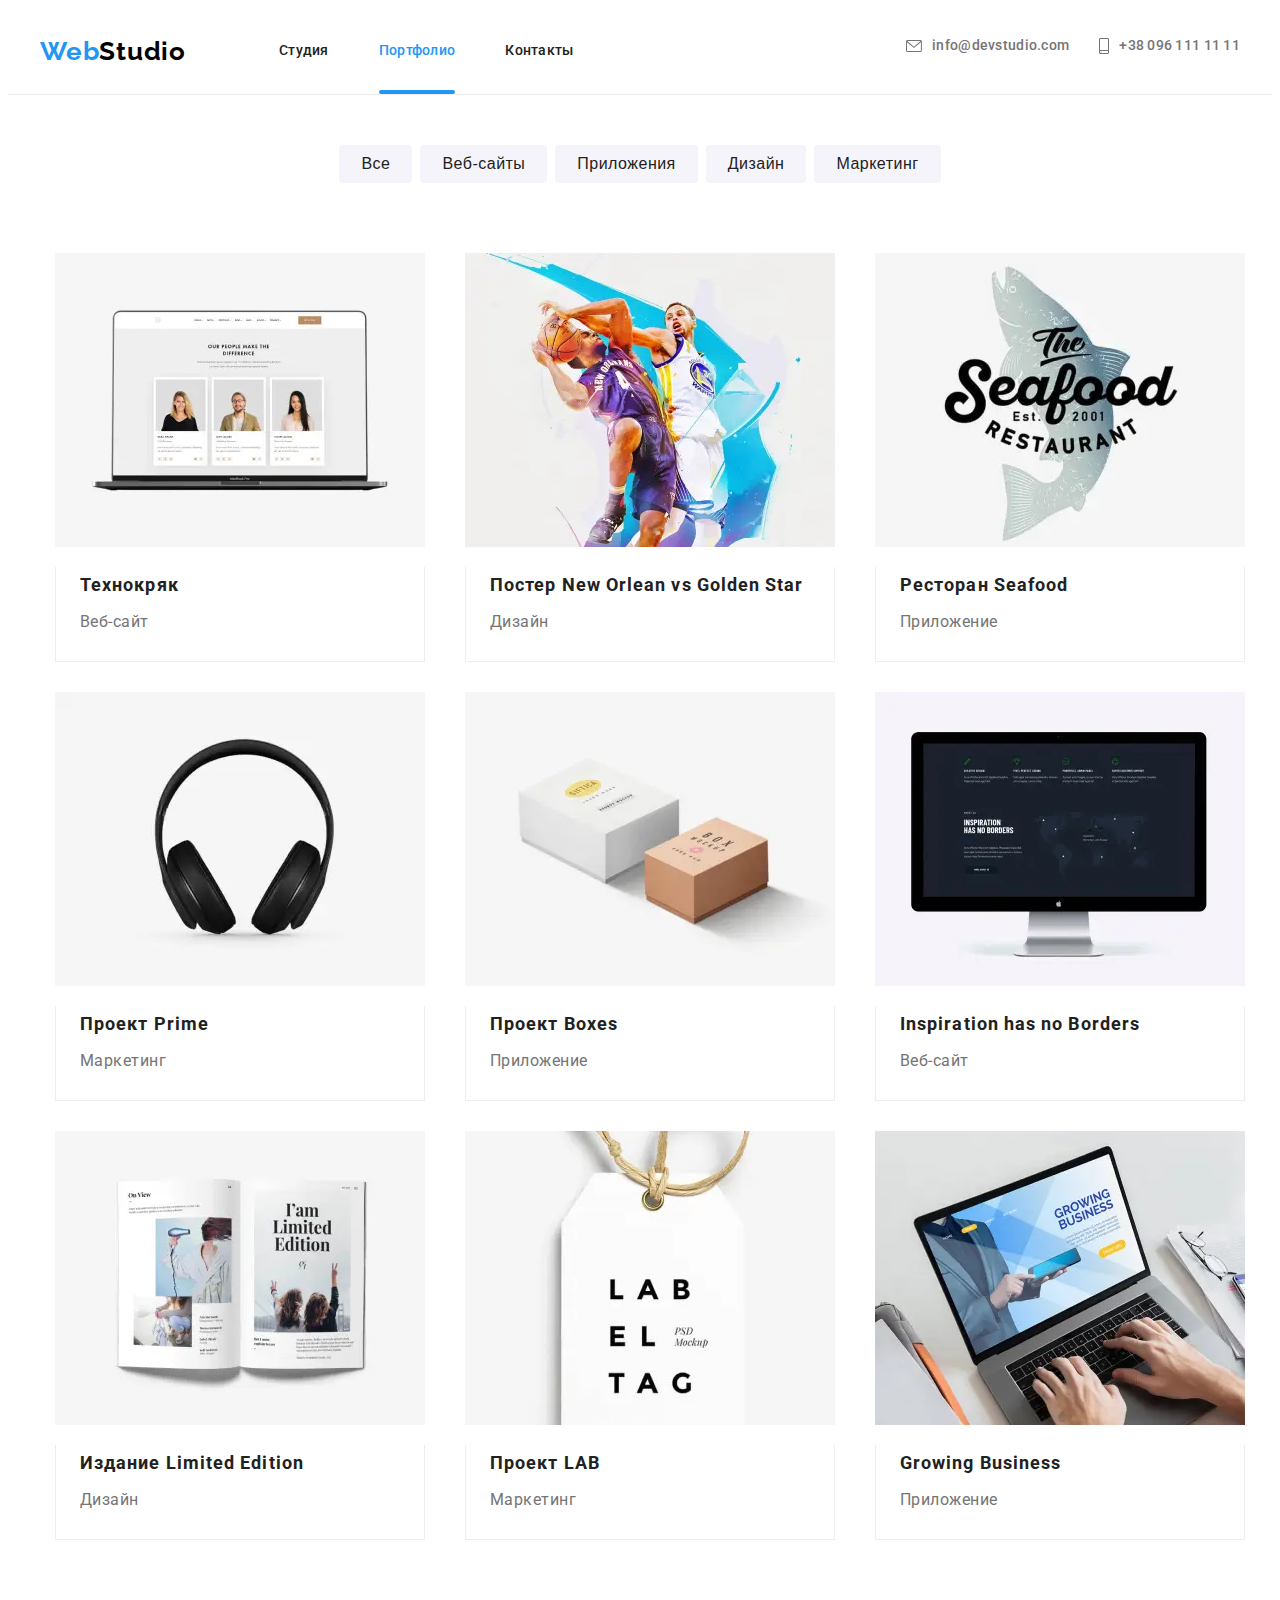
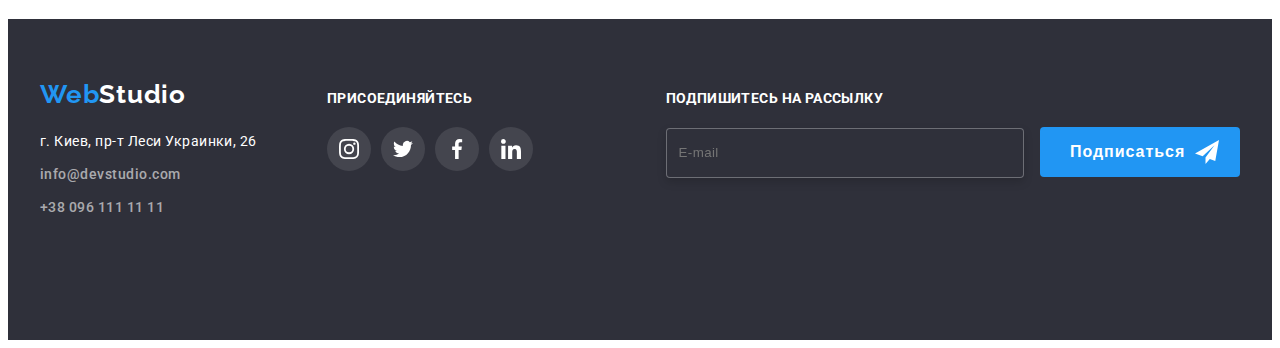
==== commit 6b87531c: "var. 1.0" ====
--- a/portfolio.html
+++ b/portfolio.html
@@ -20,7 +20,7 @@
 </head>
 
 <body>
-    <!--------------------------------------------Блок 1 Шапка -------------------------------------------->
+    <!--===================Блок 1 Шапка ================================================-->
 <header class="header">
     <div class="container header-container">
         <nav class="header-nav active">
@@ -33,7 +33,7 @@
                 <li class="menu-list__map"><a class="menu-list__source link" href="#address">Контакты</a></li>
             </ul>
         </nav>
-        <!-- <--========================= START Mobile-menu==================== -->
+        <!--========================= START Mobile-menu==================== -->
         <button class="burger-btn" data-menu-open="">
             <svg class="burger-btn__icon" width="40px" height="40px">
                 <use href="./img/page-3/icon/sprite.svg#icon-burger">
@@ -53,18 +53,18 @@
             <div class="mobile-menu__menu list">
                 <ul class="list mobile-menu__list">
                     <li class="mobile-menu__text"><a class="mobile-menu__anchor link " href="">Студия</a></li>
-                    <li class="mobile-menu__text"><a class="mobile-menu__anchor link " href="">Портфолио</a></li>
+                    <li class="mobile-menu__text"><a class="mobile-menu__anchor link current" href="">Портфолио</a></li>
                     <li class="mobile-menu__text"><a class="mobile-menu__anchor link" href="">Контакты</a></li>
                 </ul>
             </div>
             <div class="mobile-menu__contacts">
                 <ul class="list mobile-menu__list">
-                    <li class="mobile-menu__scroll" aria-label="Позвонить">
+                    <li class="mobile-menu__scroll" aria-label="call">
                         <a class="mobile-menu__phone link" href="tel:+380961111111">
                             +38 096 111 11 11
                         </a>
                     </li>
-                    <li class="mobile-menu__scroll" aria-label="Написать">
+                    <li class="mobile-menu__scroll" aria-label="write">
                         <a class="mobile-menu__mail link" href="mailto:info@devstudio.com">
                             info@devstudio.com
                         </a>
@@ -83,7 +83,7 @@
         <!--========================= AND Mobile-menu==================== -->
         <ul class="menu-list header-container__menu list">
 
-            <li class=" header-container__connection" aria-label="Написать">
+            <li class=" header-container__connection" aria-label="write">
                 <a class="menu-list__сonnection link" href="mailto:info@devstudio.com">
                     <svg class="menu-list__badge" width="16px" height="12px">
                         <use href="./img/page-3/icon/sprite.svg#icon-envelope">
@@ -93,7 +93,7 @@
                     info@devstudio.com
                 </a>
             </li>
-            <li class="" aria-label="Позвонить">
+            <li class="" aria-label="call">
                 <a class="menu-list__сonnection link" href="tel:+380961111111">
                     <svg class="menu-list__badge" width="10px" height="16px">
                         <use href="./img/page-3/icon/sprite.svg#icon-smartphone">
@@ -110,7 +110,7 @@
     </div>
 
 </header>
-    <!------------------------------------------Блок 2 тело-------------------------------------------------->
+    <!--===========================Блок 2 тело==============================================-->
     <main>
         <section class="container-hero">
         <div class="container">
@@ -131,39 +131,39 @@
                                 <picture>
                                 
                                     <source media="(min-width: 1200px)" 
-                                    srcset="./img/img/works/works-1-desktop.webp,
-                                           ./img/img/works/works-1-desktop@2x.webp "
+                                    srcset="./img/img/works/works-1-desktop.webp 1x,
+                                           ./img/img/works/works-1-desktop@2x.webp 2x"
                                            type="image/webp">
                                 
                                 
                                 
                                     <source media="(min-width: 1200px)"
-                                     srcset="./img/img/works/works-1-desktop.jpg,
-                                             ./img/img/works/works-1-desktop@2x.jpg">
+                                     srcset="./img/img/works/works-1-desktop.jpg 1x,
+                                             ./img/img/works/works-1-desktop@2x.jpg 2x">
                                 
                                 
                                 
                                     <source media="(min-width: 768px)" 
-                                    srcset="./img/img/works/works-1-tablet.webp,
-                                            ./img/img/works/works-1-tablet@2x.webp "
+                                    srcset="./img/img/works/works-1-tablet.webp 1x,
+                                            ./img/img/works/works-1-tablet@2x.webp 2x"
                                      type="image/webp">
                                 
                                 
                                     <source media="(min-width: 768px)" 
-                                    srcset="./img/img/works/works-1-tablet.jpg,
-                                            ./img/img/works/works-1-tablet@2x.jpg ">
+                                    srcset="./img/img/works/works-1-tablet.jpg 1x,
+                                            ./img/img/works/works-1-tablet@2x.jpg 2x">
                                 
                                 
                                 
                                     <source media="(min-width: 270px)" 
-                                    srcset="./img/img/works/works-1.webp,
-                                            ./img/img/works/works-1@2x.webp" 
+                                    srcset="./img/img/works/works-1.webp 1x,
+                                            ./img/img/works/works-1@2x.webp 2x" 
                                     type="image/webp">
                                 
                                 
                                     <source media="(min-width: 270px)" 
-                                    srcset="./img/img/works/works-1.jpg,
-                                            ./img/img/works/works-1@2x.jpg  ">
+                                    srcset="./img/img/works/works-1.jpg 1x,
+                                            ./img/img/works/works-1@2x.jpg  2x">
                                     <img class=""
                                      src="#" 
                                      alt="фото ноутбук"
@@ -187,39 +187,39 @@
                                 <picture>
                                 
                                     <source media="(min-width: 1200px)"
-                                     srcset="./img/img/works/works-2-desktop.webp,
-                                             ./img/img/works/works-2-desktop@2x.webp "
+                                     srcset="./img/img/works/works-2-desktop.webp 1x,
+                                             ./img/img/works/works-2-desktop@2x.webp 2x"
                                      type="image/webp">
                                 
                                 
                                 
                                     <source media="(min-width: 1200px)"
-                                     srcset="./img/img/works/works-2-desktop.jpg,
-                                             ./img/img/works/works-2-desktop@2x.jpg">
+                                     srcset="./img/img/works/works-2-desktop.jpg 1x,
+                                             ./img/img/works/works-2-desktop@2x.jpg 2x">
                                 
                                 
                                 
                                     <source media="(min-width: 768px)" 
-                                    srcset="./img/img/works/works-2-tablet.webp,
-                                         ./img/img/works/works-2-tablet@2x.webp "
+                                    srcset="./img/img/works/works-2-tablet.webp 1x,
+                                         ./img/img/works/works-2-tablet@2x.webp 2x "
                                     type="image/webp">
                                 
                                 
                                     <source media="(min-width: 768px)" 
-                                    srcset="./img/img/works/works-2-tablet.jpg,
-                                      ./img/img/works/works-2-tablet@2x.jpg ">
+                                    srcset="./img/img/works/works-2-tablet.jpg 1x,
+                                      ./img/img/works/works-2-tablet@2x.jpg 2x">
                                 
                                 
                                 
                                     <source media="(min-width: 270px)"
-                                     srcset="./img/img/works/works-2.webp,
-                                             ./img/img/works/works-2@2x.webp" 
+                                     srcset="./img/img/works/works-2.webp 1x,
+                                             ./img/img/works/works-2@2x.webp 2x" 
                                     type="image/webp">
                                 
                                 
                                     <source media="(min-width: 270px)"
-                                     srcset="./img/img/works/works-2.jpg,
-                                         ./img/img/works/works-2@2x.jpg  ">
+                                     srcset="./img/img/works/works-2.jpg 1x,
+                                         ./img/img/works/works-2@2x.jpg  2x">
                                     <img class=""
                                      src="#"
                                       alt="фото два баскетболиста играют" 
@@ -245,39 +245,39 @@
                                     <picture>
                                     
                                         <source media="(min-width: 1200px)" 
-                                        srcset="./img/img/works/works-3-desktop.webp,
-                                              ./img/img/works/works-3-desktop@2x.webp "
+                                        srcset="./img/img/works/works-3-desktop.webp 1x,
+                                              ./img/img/works/works-3-desktop@2x.webp 2x "
                                          type="image/webp">
                                     
                                     
                                     
                                         <source media="(min-width: 1200px)" 
-                                        srcset="./img/img/works/works-3-desktop.jpg,
-                                           ./img/img/works/works-3-desktop@2x.jpg">
-                                    
-                                    
-                                    
-                                        <source media="(min-width: 768px)" 
-                                        srcset="./img/img/works/works-3-tablet.webp,
-                                            ./img/img/works/works-3-tablet@2x.webp "
+                                        srcset="./img/img/works/works-3-desktop.jpg 1x,
+                                           ./img/img/works/works-3-desktop@2x.jpg 2x">
+                                    
+                                    
+                                    
+                                        <source media="(min-width: 768px)" 
+                                        srcset="./img/img/works/works-3-tablet.webp 1x,
+                                            ./img/img/works/works-3-tablet@2x.webp 2x"
                                          type="image/webp">
                                     
                                     
                                         <source media="(min-width: 768px)" 
-                                        srcset="./img/img/works/works-3-tablet.jpg,
-                                             ./img/img/works/works-3-tablet@2x.jpg ">
+                                        srcset="./img/img/works/works-3-tablet.jpg 1x,
+                                             ./img/img/works/works-3-tablet@2x.jpg 2x">
                                     
                                     
                                     
                                         <source media="(min-width: 270px)"
-                                         srcset="./img/img/works/works-3.webp,
-                                           ./img/img/works/works-3@2x.webp" 
+                                         srcset="./img/img/works/works-3.webp 1x,
+                                           ./img/img/works/works-3@2x.webp 2x" 
                                         type="image/webp">
                                     
                                     
                                         <source media="(min-width: 270px)"
-                                         srcset="./img/img/works/works-3.jpg,
-                                              ./img/img/works/works-3@2x.jpg  ">
+                                         srcset="./img/img/works/works-3.jpg 1x,
+                                              ./img/img/works/works-3@2x.jpg  2x">
                                         <img class=""
                                          src="#"
                                           alt="фото логотип с рыбой"
@@ -304,39 +304,39 @@
                                 <picture>
                                 
                                     <source media="(min-width: 1200px)" 
-                                    srcset="./img/img/works/works-4-desktop.webp,
-                                         ./img/img/works/works-4-desktop@2x.webp "
+                                    srcset="./img/img/works/works-4-desktop.webp 1x,
+                                         ./img/img/works/works-4-desktop@2x.webp 2x"
                                      type="image/webp">
                                 
                                 
                                 
                                     <source media="(min-width: 1200px)"
-                                     srcset="./img/img/works/works-4-desktop.jpg,
-                                         ./img/img/works/works-4-desktop@2x.jpg">
+                                     srcset="./img/img/works/works-4-desktop.jpg 1x, 
+                                         ./img/img/works/works-4-desktop@2x.jpg 2x">
                                 
                                 
                                 
                                     <source media="(min-width: 768px)"
-                                     srcset="./img/img/works/works-4-tablet.webp,
-                                         ./img/img/works/works-4-tablet@2x.webp "
+                                     srcset="./img/img/works/works-4-tablet.webp 1x,
+                                         ./img/img/works/works-4-tablet@2x.webp 2x"
                                      type="image/webp">
                                 
                                 
                                     <source media="(min-width: 768px)" 
-                                    srcset="./img/img/works/works-4-tablet.jpg,
-                                         ./img/img/works/works-4-tablet@2x.jpg ">
+                                    srcset="./img/img/works/works-4-tablet.jpg 1x,
+                                         ./img/img/works/works-4-tablet@2x.jpg 2x">
                                 
                                 
                                 
                                     <source media="(min-width: 270px)" 
-                                    srcset="./img/img/works/works-4.webp,
-                                          ./img/img/works/works-4@2x.webp" 
+                                    srcset="./img/img/works/works-4.webp 1x,
+                                          ./img/img/works/works-4@2x.webp 2x" 
                                     type="image/webp">
                                 
                                 
                                     <source media="(min-width: 270px)" 
-                                    srcset="./img/img/works/works-4.jpg,
-                                         ./img/img/works/works-4@2x.jpg  ">
+                                    srcset="./img/img/works/works-4.jpg 1x,
+                                         ./img/img/works/works-4@2x.jpg  2x">
                                     <img class="" 
                                     src="#" 
                                     alt="фото ноушники" 
@@ -363,39 +363,39 @@
                                     <picture>
                                     
                                         <source media="(min-width: 1200px)"
-                                         srcset="./img/img/works/works-5-desktop.webp,
-                                              ./img/img/works/works-5-desktop@2x.webp "
+                                         srcset="./img/img/works/works-5-desktop.webp 1x,
+                                              ./img/img/works/works-5-desktop@2x.webp 2x"
                                          type="image/webp">
                                     
                                     
                                     
                                         <source media="(min-width: 1200px)"
-                                         srcset="./img/img/works/works-5-desktop.jpg,
-                                                 ./img/img/works/works-5-desktop@2x.jpg">
+                                         srcset="./img/img/works/works-5-desktop.jpg 1x,
+                                                 ./img/img/works/works-5-desktop@2x.jpg 2x">
                                     
                                     
                                     
                                         <source media="(min-width: 768px)"
-                                        srcset="./img/img/works/works-5-tablet.webp,
-                                              ./img/img/works/works-5-tablet@2x.webp " 
+                                        srcset="./img/img/works/works-5-tablet.webp 1x,
+                                              ./img/img/works/works-5-tablet@2x.webp  2x" 
                                         type="image/webp">
                                     
                                     
                                         <source media="(min-width: 768px)"
-                                         srcset="./img/img/works/works-5-tablet.jpg,
-                                               ./img/img/works/works-5-tablet@2x.jpg ">
-                                    
-                                    
-                                    
-                                        <source media="(min-width: 270px)" 
-                                        srcset="./img/img/works/works-5.webp,
-                                              ./img/img/works/works-5@2x.webp" 
+                                         srcset="./img/img/works/works-5-tablet.jpg 1x,
+                                               ./img/img/works/works-5-tablet@2x.jpg 2x">
+                                    
+                                    
+                                    
+                                        <source media="(min-width: 270px)" 
+                                        srcset="./img/img/works/works-5.webp 1x,
+                                              ./img/img/works/works-5@2x.webp 2x" 
                                         type="image/webp">
                                     
                                     
                                         <source media="(min-width: 270px)" 
-                                        srcset="./img/img/works/works-5.jpg,
-                                          ./img/img/works/works-5@2x.jpg  ">
+                                        srcset="./img/img/works/works-5.jpg 1x,
+                                          ./img/img/works/works-5@2x.jpg 2x">
                                         <img class=""
                                          src="#"
                                         alt="фото две коробки" 
@@ -423,39 +423,39 @@
                                     <picture>
                                     
                                         <source media="(min-width: 1200px)"
-                                         srcset="./img/img/works/works-6-desktop.webp,
-                                             ./img/img/works/works-6-desktop@2x.webp " 
+                                         srcset="./img/img/works/works-6-desktop.webp 1x,
+                                             ./img/img/works/works-6-desktop@2x.webp 2x" 
                                         type="image/webp">
                                     
                                     
                                     
                                         <source media="(min-width: 1200px)"
-                                         srcset="./img/img/works/works-6-desktop.jpg,
-                                              ./img/img/works/works-6-desktop@2x.jpg">
-                                    
-                                    
-                                    
-                                        <source media="(min-width: 768px)" 
-                                        srcset="./img/img/works/works-6-tablet.webp,
-                                              ./img/img/works/works-6-tablet@2x.webp "
+                                         srcset="./img/img/works/works-6-desktop.jpg 1x,
+                                              ./img/img/works/works-6-desktop@2x.jpg 2x">
+                                    
+                                    
+                                    
+                                        <source media="(min-width: 768px)" 
+                                        srcset="./img/img/works/works-6-tablet.webp 1x,
+                                              ./img/img/works/works-6-tablet@2x.webp 2x"
                                          type="image/webp">
                                     
                                     
                                         <source media="(min-width: 768px)" 
-                                        srcset="./img/img/works/works-6-tablet.jpg,
-                                              ./img/img/works/works-6-tablet@2x.jpg ">
+                                        srcset="./img/img/works/works-6-tablet.jpg 1x,
+                                              ./img/img/works/works-6-tablet@2x.jpg 2x">
                                     
                                     
                                     
                                         <source media="(min-width: 270px)"
-                                         srcset="./img/img/works/works-6.webp,
-                                               ./img/img/works/works-6@2x.webp" 
-                                        type="image/webp">
-                                    
-                                    
-                                        <source media="(min-width: 270px)" 
-                                        srcset="./img/img/works/works-6.jpg,
-                                              ./img/img/works/works-6@2x.jpg  ">
+                                         srcset="./img/img/works/works-6.webp 1x,
+                                               ./img/img/works/works-6@2x.webp 2x" 
+                                        type="image/webp"> 
+                                    
+                                    
+                                        <source media="(min-width: 270px)" 
+                                        srcset="./img/img/works/works-6.jpg 1x,
+                                              ./img/img/works/works-6@2x.jpg  2x">
                                         <img class=""
                                          src="#"
                                         alt="фото экран компьютера" 
@@ -482,39 +482,39 @@
                                     <picture>
                                     
                                         <source media="(min-width: 1200px)"
-                                         srcset="./img/img/works/works-7-desktop.webp,
-                                                 ./img/img/works/works-7-desktop@2x.webp " 
+                                         srcset="./img/img/works/works-7-desktop.webp 1x,
+                                                 ./img/img/works/works-7-desktop@2x.webp 2x" 
                                         type="image/webp">
                                     
                                     
                                     
                                         <source media="(min-width: 1200px)"
-                                         srcset="./img/img/works/works-7-desktop.jpg,
-                                              ./img/img/works/works-7-desktop@2x.jpg">
-                                    
-                                    
-                                    
-                                        <source media="(min-width: 768px)" 
-                                        srcset="./img/img/works/works-7-tablet.webp,
-                                          ./img/img/works/works-7-tablet@2x.webp "
+                                         srcset="./img/img/works/works-7-desktop.jpg 1x,
+                                              ./img/img/works/works-7-desktop@2x.jpg 2x">
+                                    
+                                    
+                                    
+                                        <source media="(min-width: 768px)" 
+                                        srcset="./img/img/works/works-7-tablet.webp 1x,
+                                          ./img/img/works/works-7-tablet@2x.webp 2x"
                                          type="image/webp">
                                     
                                     
                                         <source media="(min-width: 768px)" 
-                                        srcset="./img/img/works/works-7-tablet.jpg,
-                                           ./img/img/works/works-7-tablet@2x.jpg ">
-                                    
-                                    
-                                    
-                                        <source media="(min-width: 270px)" 
-                                        srcset="./img/img/works/works-7.webp,
-                                              ./img/img/works/works-7@2x.webp"
+                                        srcset="./img/img/works/works-7-tablet.jpg 1x,
+                                           ./img/img/works/works-7-tablet@2x.jpg 2x">
+                                    
+                                    
+                                    
+                                        <source media="(min-width: 270px)" 
+                                        srcset="./img/img/works/works-7.webp 1x,
+                                              ./img/img/works/works-7@2x.webp 2x"
                                          type="image/webp">
                                     
                                     
                                         <source media="(min-width: 270px)" 
-                                        srcset="./img/img/works/works-7.jpg,
-                                          ./img/img/works/works-7@2x.jpg  ">
+                                        srcset="./img/img/works/works-7.jpg 1x,
+                                          ./img/img/works/works-7@2x.jpg  2x">
                                         <img class=""
                                          src="#"
                                           alt="фото книга" 
@@ -542,39 +542,39 @@
                                     <picture>
                                     
                                         <source media="(min-width: 1200px)" 
-                                        srcset="./img/img/works/works-8-desktop.webp,
-                                              ./img/img/works/works-8-desktop@2x.webp "
+                                        srcset="./img/img/works/works-8-desktop.webp 1x,
+                                              ./img/img/works/works-8-desktop@2x.webp 2x"
                                          type="image/webp">
                                     
                                     
                                     
                                         <source media="(min-width: 1200px)"
-                                         srcset="./img/img/works/works-8-desktop.jpg,
-                                              ./img/img/works/works-8-desktop@2x.jpg">
-                                    
-                                    
-                                    
-                                        <source media="(min-width: 768px)" 
-                                        srcset="./img/img/works/works-8-tablet.webp,
-                                           ./img/img/works/works-8-tablet@2x.webp "
+                                         srcset="./img/img/works/works-8-desktop.jpg 1x,
+                                              ./img/img/works/works-8-desktop@2x.jpg 2x">
+                                    
+                                    
+                                    
+                                        <source media="(min-width: 768px)" 
+                                        srcset="./img/img/works/works-8-tablet.webp 1x,
+                                           ./img/img/works/works-8-tablet@2x.webp 2x "
                                          type="image/webp">
                                     
                                     
                                         <source media="(min-width: 768px)" 
-                                        srcset="./img/img/works/works-8-tablet.jpg,
-                                              ./img/img/works/works-8-tablet@2x.jpg ">
-                                    
-                                    
-                                    
-                                        <source media="(min-width: 270px)" 
-                                        srcset="./img/img/works/works-8.webp,
-                                             ./img/img/works/works-8@2x.webp" 
+                                        srcset="./img/img/works/works-8-tablet.jpg 1x,
+                                              ./img/img/works/works-8-tablet@2x.jpg 2x">
+                                    
+                                    
+                                    
+                                        <source media="(min-width: 270px)" 
+                                        srcset="./img/img/works/works-8.webp 1x,
+                                             ./img/img/works/works-8@2x.webp 2x" 
                                         type="image/webp">
                                     
                                     
                                         <source media="(min-width: 270px)" 
-                                        srcset="./img/img/works/works-8.jpg,
-                                             ./img/img/works/works-8@2x.jpg  ">
+                                        srcset="./img/img/works/works-8.jpg 1x,
+                                             ./img/img/works/works-8@2x.jpg  2x">
                                         <img class=""
                                          src="#"
                                           alt="фото этикетка"
@@ -601,39 +601,39 @@
                                     <picture>
                                     
                                         <source media="(min-width: 1200px)"
-                                        srcset="./img/img/works/works-9-desktop.webp,
-                                             ./img/img/works/works-9-desktop@2x.webp "
+                                        srcset="./img/img/works/works-9-desktop.webp 1x,
+                                             ./img/img/works/works-9-desktop@2x.webp 2x"
                                     type="image/webp">
                                     
                                     
                                     
                                         <source media="(min-width: 1200px)" 
-                                        srcset="./img/img/works/works-9-desktop.jpg,
-                                              ./img/img/works/works-9-desktop@2x.jpg">
-                                    
-                                    
-                                    
-                                        <source media="(min-width: 768px)" 
-                                        srcset="./img/img/works/works-9-tablet.webp,
-                                             ./img/img/works/works-9-tablet@2x.webp " 
+                                        srcset="./img/img/works/works-9-desktop.jpg 1x,
+                                              ./img/img/works/works-9-desktop@2x.jpg 2x">
+                                    
+                                    
+                                    
+                                        <source media="(min-width: 768px)" 
+                                        srcset="./img/img/works/works-9-tablet.webp 1x,
+                                             ./img/img/works/works-9-tablet@2x.webp 2x" 
                                     type="image/webp">
                                     
                                     
                                         <source media="(min-width: 768px)"
-                                         srcset="./img/img/works/works-9-tablet.jpg,
-                                            ./img/img/works/works-9-tablet@2x.jpg ">
-                                    
-                                    
-                                    
-                                        <source media="(min-width: 270px)" 
-                                        srcset="./img/img/works/works-9.webp,
-                                               ./img/img/works/works-9@2x.webp" 
+                                         srcset="./img/img/works/works-9-tablet.jpg 1x,
+                                            ./img/img/works/works-9-tablet@2x.jpg  2x">
+                                    
+                                    
+                                    
+                                        <source media="(min-width: 270px)" 
+                                        srcset="./img/img/works/works-9.webp 1x,
+                                               ./img/img/works/works-9@2x.webp 2x" 
                                         type="image/webp">
                                     
                                     
                                         <source media="(min-width: 270px)" 
-                                        srcset="./img/img/works/works-9.jpg,
-                                           ./img/img/works/works-9@2x.jpg  ">
+                                        srcset="./img/img/works/works-9.jpg 1x,
+                                           ./img/img/works/works-9@2x.jpg  2x">
                                         <img class=""
                                          src="#"
                                           alt="фото работают за ноутбуком" 
@@ -657,7 +657,7 @@
         </div>
         </section> 
     </main>
-    <!------------------------------------------Блок 3 конт-я информ.---------------------------------->
+    <!--============================Блок 3 конт-я информ=============================================-->
 <footer class="address " id="address">
     <div class="container footer-info">
         <div class="footer-container">
--- a/css/main.min.css
+++ b/css/main.min.css
@@ -1,2 +1,2 @@
-:root{--header-color: #ffffff;--line-header-color: #ececec;--logo-color: #000000;--second-logo-color: #ffffff;--accent-color: #2196f3;--second-accent-color: #2f303a;--third-accent-color: #f5f4fa;--primary-text-color: #212121;--second-text-color: #757575;--fon-hero-color: rgba(47, 48, 58, 0.4);--icon-color: #afb1b8;--portfolio-color: #e5e5e5}.visually-hidden{position:absolute;white-space:nowrap;width:1px;height:1px;overflow:hidden;border:0;padding:0;clip:rect(0 0 0 0);clip-path:inset(50%);margin:-1px}body{font-family:"Roboto", sans-serif;background-color:#ffffff}p,h1,h2,h3,h4,h5,h6{margin-top:0px;margin-bottom:0px}img{display:block;max-width:100%;height:auto}.list{list-style:none;margin:0;padding:0}.link{text-decoration:none}.list .link.current{color:var(--accent-color)}.container{padding-left:15px;padding-right:15px;margin-left:auto;margin-right:auto}@media screen and (min-width: 480px){.container{width:480px}}@media screen and (min-width: 768px){.container{width:768px}}@media screen and (min-width: 1200px){.container{width:1200px}}.body-logo-head{font-family:"Raleway", sans-serif;font-weight:700;font-size:24px;line-height:1.17;letter-spacing:0.03em;display:inline-block;color:var(--accent-color)}@media screen and (min-width: 768px){.body-logo-head{margin-right:88px}}@media screen and (min-width: 1200px){.body-logo-head{margin-right:93px;font-weight:700;font-size:26px;line-height:1.19;letter-spacing:0.03em;display:inline-block;color:var(--accent-color)}}.body-logo-footer{font-family:"Raleway", sans-serif;font-weight:700;font-size:26px;line-height:1.19;letter-spacing:0.03em;display:inline-block;color:var(--accent-color)}.second-body-logo{font-size:26px;line-height:1.19;color:var(--second-logo-color)}.third-body-logo{font-size:24px;line-height:1.17;color:var(--logo-color)}@media screen and (min-width: 1200px){.third-body-logo{font-size:26px;line-height:1.19;color:var(--logo-color)}}.addres-logo{margin-bottom:20px}.icon-manu{display:flex;justify-content:center}.icon-list{width:44px;height:44px;margin-right:10px}.icon-list:last-child{margin-right:0px}.modal-form-icon{display:block;position:absolute;top:50%;left:12px;transform:translateY(-50%);transition:border-color 250ms cubic-bezier(0.4, 0, 0.2, 1)}.form-hero input:focus ~ .modal-form-icon{fill:var(--accent-color)}.icon{display:inline-block;width:16px;height:15px;margin-right:7px;border-radius:4px;border:2px solid var(--logo-color)}.checkbox:checked+.icon{border-color:var(--accent-color);background-color:var(--accent-color);background-image:url(../img/page-3/icon/check.svg);background-size:contain;background-origin:border-box}.modal-close-icon{fill:currentColor}.footer-info-icon{margin-bottom:60px}@media screen and (min-width: 1200px){.footer-info-icon{margin-left:70px}}.footer-s-l-link{width:100%;height:100%;border-radius:50%;transition:background-color 250ms cubic-bezier(0.4, 0, 0.2, 1);display:flex;align-items:center;justify-content:center}.footer-s-l-link:hover,.footer-s-l-link:focus{background-color:var(--accent-color)}.icon-info-footer{fill:var(--header-color)}.footer-s-l-link:hover .footer-last,.footer-s-l-link:focus .footer-last{fill:#ffffff}.footer-s-l-link:hover .footer-last:hover,.footer-s-l-link:hover .footer-last:focus,.footer-s-l-link:focus .footer-last:hover,.footer-s-l-link:focus .footer-last:focus{background-color:var(--accent-color)}.footer-last{transition:background-color 250ms cubic-bezier(0.4, 0, 0.2, 1);background-color:rgba(255,255,255,0.1)}.footer-last .footer-s-l-link{transition:fiil 250ms cubic-bezier(0.4, 0, 0.2, 1);fill:var(--header-color)}.header-connect{margin-left:auto}.aside-footer{margin-bottom:9px;font-weight:400;font-size:14px;line-height:1.71;transition:color 250ms cubic-bezier(0.4, 0, 0.2, 1);color:var(--second-logo-color)}.aside-footer:hover,.aside-footer:hover,.aside-footer:focus{color:var(--accent-color)}.footer-link{font-weight:500;font-size:14px;line-height:1.71;transition:color 250ms cubic-bezier(0.4, 0, 0.2, 1);color:rgba(255,255,255,0.6)}.button{display:inline-block;font-weight:700;font-size:16px;line-height:1.88;border-radius:4px;border:1px solid transparent;cursor:pointer}.button-form{display:inline-flex;padding-left:29px;font-weight:700;font-size:16px;line-height:1.88;border-radius:4px;border:1px solid transparent;cursor:pointer}.primary{min-width:200px;height:50px;letter-spacing:0.06em;align-items:center;text-align:center;transition:background-color 250ms cubic-bezier(0.4, 0, 0.2, 1),box-shadow 250ms cubic-bezier(0.4, 0, 0.2, 1);background-color:var(--accent-color);color:var(--header-color)}.primary:hover,.primary:focus{background-color:#188ce8;box-shadow:0px 4px 4px rgba(0,0,0,0.15)}.secondary{font-weight:500;font-size:16px;line-height:1.6;text-align:center;border:0px;min-width:73px;height:38px;display:inline-block;padding:6px 22px;border-radius:4px;letter-spacing:0.03em;transition:background-color 250ms cubic-bezier(0.4, 0, 0.2, 1),color 250ms cubic-bezier(0.4, 0, 0.2, 1),box-shadow 250ms cubic-bezier(0.4, 0, 0.2, 1);background-color:var(--third-accent-color);color:var(--primary-text-color)}.secondary:hover,.secondary:focus{background-color:var(--accent-color);color:var(--header-color);box-shadow:0px 3px 1px rgba(0,0,0,0.1),0px 1px 2px rgba(0,0,0,0.08),0px 2px 2px rgba(0,0,0,0.12)}.active{color:var(--accent-color)}.backdrop{position:fixed;top:0;left:0;width:100vw;height:100vh;z-index:2;background-color:rgba(0,0,0,0.2);transition:opacity 250ms linear, visibility 250ms linear}.backdrop.is-hidden{visibility:hidden;opacity:0;pointer-events:none}.modal{position:absolute;min-width:450px;min-height:609px;top:50%;left:50%;transform:translate(-50%, -50%);background-color:#ffffff}@media screen and (min-width: 1200px){.modal{min-width:528px;min-height:581px}}.modal-close{position:absolute;width:30px;height:30px;top:8px;right:8px;border-radius:50%;border:1px solid rgba(0,0,0,0.1);background-color:transparent;color:var(--logo-color);display:flex;align-items:center;justify-content:center;transition:color 250ms cubic-bezier(0.4, 0, 0.2, 1)}.modal-close:hover,.modal-close:focus{color:var(--accent-color)}.modal-form{width:450px;margin-left:auto;margin-right:auto;padding:40px}@media screen and (min-width: 1200px){.modal-form{width:528px}}.form-hero{display:flex;flex-direction:column;font-weight:400;font-size:12px;line-height:1.17;text-align:left;margin-bottom:10px;letter-spacing:0.01em;color:#757575}.form-hero label{margin-bottom:4px}.modal-form-wrapper{position:relative;display:block}.form-hero input{width:100%;height:40px;padding-left:42px;border:1px solid rgba(33,33,33,0.2);box-sizing:border-box;border-radius:4px;transition:border-color 250ms cubic-bezier(0.4, 0, 0.2, 1)}.form-hero input::placeholder{font-style:normal;font-weight:400;font-size:14px;line-height:1.14;letter-spacing:0.01em;color:rgba(117,117,117,0.5)}.form-hero input:focus{outline:none;border-color:var(--accent-color)}.form-hero input:focus:not(:last-child){margin-bottom:10px}.form-text-hero{font-weight:700;font-size:20px;line-height:1.15;margin-bottom:12px;text-align:center;letter-spacing:0.03em;color:var(--primary-text-color)}.form-hero-checbox{display:flex;flex-direction:column;margin-top:20px;margin-bottom:30px;list-style:none}.form-hero-checbox input[type="checkbox"]{width:16px;height:15px}.form-label-hero{display:flex;align-items:center;justify-content:center}.checkbox{-webkit-appearance:none;-moz-appearance:none;appearance:none;position:absolute}.icon{display:inline-block;width:16px;height:15px;margin-right:7px;border-radius:4px;border:2px solid var(--logo-color)}.form-hero-checbox label{font-style:normal;font-weight:400;font-size:12px;line-height:1.17;letter-spacing:0.03em;color:var(--second-text-color)}@media screen and (min-width: 1200px){.form-hero-checbox label{font-weight:400;font-size:14px;line-height:1.17;letter-spacing:0.03em}}.form-hero-link{text-decoration-line:underline;color:var(--accent-color)}.comment-form{width:100%;height:120px;padding-top:12px;padding-left:16px;letter-spacing:0.01em;border:1px solid rgba(33,33,33,0.2);box-sizing:border-box;border-radius:4px;color:rgba(117,117,117,0.5);resize:none;transition:border-color 250ms cubic-bezier(0.4, 0, 0.2, 1)}.form-hero textarea:focus{outline:none;border-color:var(--accent-color);color:var(--primary-text-color)}.input-footer{width:450px;height:50px;display:inline-block;border:1px solid rgba(255,255,255,0.3);box-sizing:border-box;filter:drop-shadow(0px 4px 4px rgba(0,0,0,0.15));border-radius:4px;background-color:var(--second-accent-color)}@media screen and (min-width: 768px){.input-footer{margin-right:12px}}@media screen and (max-width: 1199px){.input-footer{margin-bottom:20px}}@media screen and (min-width: 1200px){.input-footer{width:358px}}.footer-form input{padding-left:12px;letter-spacing:0.03em;color:rgba(255,255,255,0.6)}.label-footer{margin-bottom:20px;font-weight:700;font-size:14px;line-height:1.14;letter-spacing:0.03em;text-transform:uppercase;color:#ffffff}.form-icon-footer{margin-left:10px}.aside-us{font-weight:700;font-size:36px;line-height:1.17;letter-spacing:0.03em;margin-bottom:50px;color:var(--primary-text-color)}.distribution-form{display:flex}@media screen and (max-width: 1199px){.distribution-form{width:450px}}@media screen and (min-width: 1200px){.distribution-form{margin-left:auto}}.header{position:relative;top:0;left:0;width:100%;border-bottom:1px solid #ececec;background-color:var(--header-color)}.header-container{display:flex;align-items:center;justify-content:space-between}@media screen and (max-width: 767px){.header-container{padding-top:10px;padding-bottom:10px}}.burger-btn{display:block;margin-left:auto;background-color:transparent;cursor:pointer;padding:0;line-height:0;border:none}@media screen and (min-width: 768px){.burger-btn{display:none}}.mobile-menu{position:fixed;z-index:100;top:0;left:0;width:100vw;height:100vh;background-color:white;padding:48px 40px;opacity:0;visibility:hidden;pointer-events:none;transition:opasity 250ms linear, visibility 250ms linear;display:flex;flex-direction:column;justify-content:space-between}.mobile-menu.is-open{opacity:1;visibility:visible;pointer-events:all}.mobile-menu__close{background-color:transparent;cursor:pointer;padding:0;line-height:0;border:none;position:absolute;top:10px;right:15px}.mobile-menu__text:not(:last-child){margin-bottom:32px}.mobile-menu__anchor{display:flex;font-style:normal;font-weight:500;font-size:40px;line-height:1.76;text-align:center;letter-spacing:0.02em;transition:color 250ms cubic-bezier(0.4, 0, 0.2, 1);color:var(--primary-text-color);text-decoration:none}.mobile-menu__anchor:hover,.mobile-menu__anchor:focus{color:var(--accent-color)}.mobile-menu__contacts{margin-top:auto}.mobile-menu__scroll:last-child{margin-top:32px;margin-bottom:64px}.mobile-menu__phone{font-weight:500;font-size:34px;line-height:1.18;letter-spacing:0.02em;color:var(--accent-color)}@media screen and (max-width: 479px){.mobile-menu__phone{font-size:8vw}}.mobile-menu__mail{font-weight:500;font-size:24px;line-height:1.17;letter-spacing:0.02em;color:var(--second-text-color)}.mobile-menu__network{display:flex;align-items:center}.mobile-menu__catalog{display:flex}.mobile-menu__cards:not(:last-child)::after{content:"";border:1px solid rgba(33,33,33,0.2);transform:rotate(90deg);margin-right:10px;margin-left:10px}.mobile-menu__sites{font-weight:500;font-size:18px;line-height:1.22;letter-spacing:0.02em;color:var(--accent-color)}@media screen and (max-width: 767px){.menu-list__source{display:none}}@media screen and (max-width: 767px){.menu-list__сonnection{display:none}}.header-nav{display:flex;align-items:center}.menu-list{display:flex}@media screen and (max-width: 767px){.menu-list{display:none}}.header-container__menu{display:none}@media screen and (max-width: 1199px){.header-container__menu{display:block;margin-top:21px;margin-bottom:20px}}@media screen and (min-width: 1200px){.header-container__menu{display:flex;margin-left:auto}}@media screen and (min-width: 768px){.header-container__connection{margin-right:0;margin-bottom:10px}}@media screen and (min-width: 1200px){.header-container__connection:not(:last-child){margin-right:30px;margin-bottom:10px}}.menu-list__map:not(:last-child){margin-right:50px}.menu-list__source{display:block;padding-top:35px;padding-bottom:35px;font-weight:500;font-size:14px;line-height:1.14;letter-spacing:0.02em;transition:color 250ms cubic-bezier(0.4, 0, 0.2, 1);color:var(--primary-text-color);text-decoration:none;position:relative}.menu-list__source:hover,.menu-list__source:focus{color:var(--accent-color)}.menu-list__source.current::before{content:"";width:100%;height:4px;position:absolute;border-radius:2px;bottom:0;display:block;background-color:#2196f3}.menu-list__сonnection{font-weight:500;font-size:12px;line-height:1.17;letter-spacing:0.02em;color:var(--second-text-color);display:flex;align-items:center;transition:color 250ms cubic-bezier(0.4, 0, 0.2, 1)}.menu-list__сonnection:hover,.menu-list__сonnection:focus{color:var(--accent-color)}@media screen and (max-width: 767px){.menu-list__сonnection{display:none}}@media screen and (min-width: 1200px){.menu-list__сonnection{font-weight:500;font-size:14px;line-height:1.14}}.menu-list__badge{margin-right:10px;background-position:center;fill:currentColor}.menu-list__badge:hover{fill:var --accent-color}.hero{padding-top:118px;padding-bottom:118px;margin-left:auto;margin-right:auto;text-align:center;background-color:var(--second-accent-color);border-bottom:1px solid #ececec;background-image:linear-gradient(rgba(47,48,58,0.4), rgba(47,48,58,0.4)),url("../img/img/hero/hero.jpg");background-position:center;background-repeat:no-repeat;background-size:cover;max-width:480px;height:400px}@media screen and (min-device-pixel-ratio: 2), (min-resolution: 192dpi), (min-resolution: 2dppx){.hero{background-image:url("../img/img/hero/hero2x.jpg")}}@media screen and (min-width: 768px){.hero{padding-top:118px;padding-bottom:118px;background-image:linear-gradient(rgba(47,48,58,0.4), rgba(47,48,58,0.4)),url("../img/img/hero/hero-tablet.jpg");max-width:768px;height:400px}}@media screen and (min-width: 768px) and (min-device-pixel-ratio: 2), screen and (min-width: 768px) and (min-resolution: 192dpi), screen and (min-width: 768px) and (min-resolution: 2dppx){.hero{background-image:url("../img/img/hero/hero-tablet2x.jpg")}}@media screen and (min-width: 1200px){.hero{padding-top:200px;padding-bottom:200px;background-image:linear-gradient(rgba(47,48,58,0.4), rgba(47,48,58,0.4)),url("../img/img/hero/hero-desktop.jpg");max-width:1600px;height:600px}}@media screen and (min-width: 1200px) and (min-device-pixel-ratio: 2), screen and (min-width: 1200px) and (min-resolution: 192dpi), screen and (min-width: 1200px) and (min-resolution: 2dppx){.hero{background-image:url("../img/img/hero/hero-desktop2x.jpg")}}.main-slogan{font-weight:900;font-size:44px;line-height:1.36;text-align:center;text-transform:uppercase;vertical-align:top;letter-spacing:0.06em;color:var(--header-color)}@media screen and (max-width: 479px), (min-width: 480px){.main-slogan{font-size:26px;line-height:1.61}}@media screen and (min-width: 768px){.main-slogan{font-size:26px;line-height:1.61}}@media screen and (min-width: 1200px){.main-slogan{font-size:44px;line-height:1.36}}.hero-after-title{max-width:696px;margin-left:auto;margin-right:auto;margin-bottom:30px}@media screen and (min-width: 480px){.hero-after-title{max-width:360px}}@media screen and (min-width: 768px){.hero-after-title{max-width:360px}}@media screen and (min-width: 1200px){.hero-after-title{max-width:696px}}.about{padding-top:60px;padding-bottom:60px}@media screen and (min-width: 1200px){.about{padding-top:94px;padding-bottom:94px}}@media screen and (min-width: 768px){.about-item{display:flex;flex-wrap:wrap;margin:-15px}}@media screen and (min-width: 1200px){.about-item{display:flex}}.about-pro-item{width:450px}@media screen and (min-width: 768px){.about-pro-item{width:354px;margin:15px}}@media screen and (min-width: 1200px){.about-pro-item{width:270px}}.about-pro-item::before{display:block;content:"";height:120px;margin-bottom:30px;border-radius:4px;background-color:var(--third-accent-color);background-size:70px, 70px;background-repeat:no-repeat;background-position:center}.about-title{text-transform:uppercase;text-align:center;margin-bottom:10px;font-weight:700;font-size:14px;line-height:1.14;letter-spacing:0.03em;color:var(--primary-text-color)}@media screen and (min-width: 1200px){.about-title{text-align:left}}.about-text{font-weight:400;font-size:14px;line-height:1.71;letter-spacing:0.03em;color:var(--second-text-color)}@media screen and (max-width: 1199px){.about-text{margin-bottom:30px}}.aside-can{text-align:center;padding-bottom:94px}@media screen and (max-width: 1199px){.aside-can{display:none}}.icon-antenna::before{background-image:url(../img/page-3/icon/antenna.svg)}.icon-clock::before{background-image:url(../img/page-3/icon/clock.svg)}.icon-diagram::before{background-image:url(../img/page-3/icon/diagram.svg)}.icon-astronaut::before{background-image:url(../img/page-3/icon/astronaut.svg)}.item-us{text-align:center}@media screen and (min-width: 768px){.item-us{display:flex;flex-wrap:wrap;margin:-15px}}.item-us__icon{display:flex;flex-wrap:wrap}.item-can{width:370px}.item-can:not(:last-child){margin-right:30px}.features-icon{display:flex;position:relative;justify-content:center}.features-icon-head{position:absolute;width:370px;height:70px;bottom:0;background-color:rgba(47,48,58,0.8)}.features-icon-text{padding-top:27px;font-size:14px;line-height:1.14;text-align:center;letter-spacing:0.03em;text-transform:uppercase;color:#ffffff}.aside-team{padding-top:60px;padding-bottom:60px;letter-spacing:0.03em;text-align:center;background-color:var(--third-accent-color)}@media screen and (min-width: 1200px){.aside-team{padding-top:94px;padding-bottom:94px}}.item{font-weight:500;font-size:16px;line-height:1.18;color:var(--primary-text-color);margin-bottom:30px}@media screen and (min-width: 768px){.item{width:354px;width:calc(100% / 2 * 30px);margin:15px}}@media screen and (min-width: 1200px){.item{width:270px}}.item-substrate{background-color:var(--header-color);border-radius:3px}.item-pro-name{padding-top:30px;padding-bottom:30px;box-shadow:0px 1px 3px rgba(0,0,0,0.12),0px 1px 1px rgba(0,0,0,0.14),0px 2px 1px rgba(0,0,0,0.2);border-radius:0px 0px 4px 4px}.item-name{font-style:normal;font-weight:500;font-size:16px;line-height:1.19;text-align:center;letter-spacing:0.03em;margin-bottom:10px}.content-team{font-weight:400;font-size:16px;line-height:1.18;margin-bottom:16px;color:var(--second-text-color)}.link-info{width:100%;height:100%;border-radius:50%;display:flex;align-items:center;justify-content:center;transition:background-color 250ms cubic-bezier(0.4, 0, 0.2, 1)}.link-info:hover,.link-info:focus{background-color:var(--accent-color)}.icon-info{transition:fill 250ms cubic-bezier(0.4, 0, 0.2, 1);fill:var(--icon-color)}.icon-info:hover,.icon-info:focus{fill:var(--icon-color)}.link-info:hover .icon-info{fill:var(--header-color)}.link-info:focus .icon-info{fill:var(--header-color)}.our-clients{padding-top:60px;padding-bottom:60px;letter-spacing:0.03em;text-align:center;background-color:var(--header-color)}@media screen and (min-width: 1200px){.our-clients{padding-top:94px;padding-bottom:94px}}@media screen and (min-width: 480px) and (max-width: 767px){.our-clients__us{padding-left:0;padding-right:0}}.frame{height:92px}@media screen and (min-width: 480px){.frame{width:210px;width:calc(100% / 2 * 30px);margin:15px}}@media screen and (min-width: 768px){.frame{width:226px;width:calc(100%-2 * 30px)/2;margin:15px}}@media screen and (min-width: 1200px){.frame{width:170px}}.frame-clients{display:flex;width:100%;height:100%;align-items:center;justify-content:center;border:1px solid #afb1b8;box-sizing:border-box;transition:border 250ms cubic-bezier(0.4, 0, 0.2, 1);border-radius:4px}.frame-clients:hover,.frame-clients:focus{border:1px solid var(--accent-color)}.frame-clients:hover .icon-frame{fill:var(--accent-color)}.frame-clients:focus .icon-frame{fill:var(--accent-color)}.icon-frame{transition:fill 250ms cubic-bezier(0.4, 0, 0.2, 1);fill:var(--icon-color)}.container-hero{padding-top:60px;padding-bottom:60px}@media screen and (min-width: 1200px){.container-hero{padding-top:94px;padding-bottom:94px}}.container-hero__buttons{display:flex;flex-wrap:wrap;margin-bottom:40px}@media screen and (min-width: 768px){.container-hero__buttons{justify-content:center}}@media screen and (min-width: 460px){.container-hero__navigation{margin-bottom:15px}}.container-hero__navigation:not(:last-child){margin-right:8px}.container-hero__main--services{display:flex;flex-wrap:wrap;margin-right:-30px;margin-bottom:-30px;margin-bottom:40px}@media screen and (min-width: 768px){.container-hero__main--services{display:flex;flex-wrap:wrap}}@media screen and (min-width: 768px){.container-hero__main--services{display:flex;flex-wrap:wrap}}.container-hero__flex--elements{margin-bottom:30px;transition:transform 250ms cubic-bezier(0.4, 0, 0.2, 1)}@media screen and (min-width: 768px){.container-hero__flex--elements{flex-basis:calc((100% - 2 * 30px) / 2);margin:15px}}@media screen and (min-width: 768px){.container-hero__flex--elements{flex-basis:calc((100% - 3 * 30px) / 3);margin:15px}}.container-hero__flex--elements:hover .category-text{transform:translateY(0)}.container-hero__aside--box{width:450px;display:flex;flex-direction:column;border-left:370px;border-bottom:404px;border-right:370px;transition:box-shadow 250ms cubic-bezier(0.4, 0, 0.2, 1)}.container-hero__aside--box:hover,.container-hero__aside--box:focus{display:block;box-shadow:0px 1px 1px rgba(0,0,0,0.12),0px 4px 4px rgba(0,0,0,0.06),1px 4px 6px rgba(0,0,0,0.16)}@media screen and (min-width: 768px){.container-hero__aside--box{width:354px}}@media screen and (min-width: 1200px){.container-hero__aside--box{width:370px}}.flex-elements-categori{position:relative;overflow:hidden}.category-text{position:absolute;top:0px;left:0px;height:100%;font-size:18px;line-height:1.55;padding:63px 24px;letter-spacing:0.03em;color:var(--header-color);background:rgba(33,150,243,0.9);transform:translateY(100%);transition:transform 250ms linear}.views-services{margin-top:20px;padding-left:24px;padding-bottom:24px;border-bottom:1px solid #eeeeee;border-right:1px solid #eeeeee;border-left:1px solid #eeeeee}@media screen and (min-width: 768px) and (max-width: 1199px){.views-services:first-child{padding-bottom:56px}}.aside-services{font-weight:700;font-size:18px;line-height:2;text-align:left;letter-spacing:0.06em;text-decoration:none}.aside-item{font-weight:400;font-size:16px;line-height:1.88;letter-spacing:0.03em;color:var(--second-text-color)}.flex-name{margin-bottom:4px;color:var(--primary-text-color)}.address{font-style:normal;display:flex;padding-top:60px;padding-bottom:60px;letter-spacing:0.03em;align-items:center;background-color:var(--second-accent-color)}.footer-info{align-items:baseline}@media screen and (max-width: 767px){.footer-info{flex-direction:column;text-align:center}}@media screen and (min-width: 767px) and (max-width: 1199px){.footer-info{display:flex;width:768px;flex-wrap:wrap;justify-content:space-around;text-align:center}}@media screen and (min-width: 767px){.footer-info{display:flex}}.footer-container{margin-bottom:60px}@media screen and (min-width: 768px) and (max-width: 1199px){.footer-container{margin-right:70px;width:231px}}.footer-address{font-style:normal;font-weight:normal}.footer{display:block;margin-bottom:9px}.footer:last-child{margin-bottom:0px}.footer-icon{font-weight:700;font-size:14px;line-height:1.14;letter-spacing:0.03em;text-transform:uppercase;color:var(--header-color);margin-bottom:20px}.footer-blok{display:flex;justify-content:center}
+:root{--header-color: #ffffff;--line-header-color: #ececec;--logo-color: #000000;--second-logo-color: #ffffff;--accent-color: #2196f3;--second-accent-color: #2f303a;--third-accent-color: #f5f4fa;--primary-text-color: #212121;--second-text-color: #757575;--fon-hero-color: rgba(47, 48, 58, 0.4);--icon-color: #afb1b8;--portfolio-color: #e5e5e5}.visually-hidden{position:absolute;white-space:nowrap;width:1px;height:1px;overflow:hidden;border:0;padding:0;clip:rect(0 0 0 0);clip-path:inset(50%);margin:-1px}body{font-family:"Roboto", sans-serif;background-color:#ffffff}p,h1,h2,h3,h4,h5,h6{margin-top:0px;margin-bottom:0px}img{display:block;max-width:100%;height:auto}.list{list-style:none;margin:0;padding:0}.link{text-decoration:none}.list .link.current{color:var(--accent-color)}.container{padding-left:15px;padding-right:15px;margin-left:auto;margin-right:auto}@media screen and (min-width: 480px){.container{width:480px}}@media screen and (min-width: 768px){.container{width:768px}}@media screen and (min-width: 1200px){.container{width:1200px}}.body-logo-head{font-family:"Raleway", sans-serif;font-weight:700;font-size:24px;line-height:1.17;letter-spacing:0.03em;display:inline-block;color:var(--accent-color)}@media screen and (min-width: 768px){.body-logo-head{margin-right:88px}}@media screen and (min-width: 1200px){.body-logo-head{margin-right:93px;font-weight:700;font-size:26px;line-height:1.19;letter-spacing:0.03em;display:inline-block;color:var(--accent-color)}}.body-logo-footer{font-family:"Raleway", sans-serif;font-weight:700;font-size:26px;line-height:1.19;letter-spacing:0.03em;display:inline-block;color:var(--accent-color)}.second-body-logo{font-size:26px;line-height:1.19;color:var(--second-logo-color)}.third-body-logo{font-size:24px;line-height:1.17;color:var(--logo-color)}@media screen and (min-width: 1200px){.third-body-logo{font-size:26px;line-height:1.19;color:var(--logo-color)}}.addres-logo{margin-bottom:20px}.icon-manu{display:flex;justify-content:center}.icon-list{width:44px;height:44px;margin-right:10px}.icon-list:last-child{margin-right:0px}.modal-form-icon{display:block;position:absolute;top:50%;left:12px;transform:translateY(-50%);transition:border-color 250ms cubic-bezier(0.4, 0, 0.2, 1)}.form-hero input:focus ~ .modal-form-icon{fill:var(--accent-color)}.icon{display:inline-block;width:16px;height:15px;margin-right:7px;border-radius:4px;border:2px solid var(--logo-color)}.checkbox:checked+.icon{border-color:var(--accent-color);background-color:var(--accent-color);background-image:url(../img/page-3/icon/check.svg);background-size:contain;background-origin:border-box}.modal-close-icon{fill:currentColor}.footer-info-icon{margin-bottom:60px}@media screen and (min-width: 1200px){.footer-info-icon{margin-left:70px}}.footer-s-l-link{width:100%;height:100%;border-radius:50%;transition:background-color 250ms cubic-bezier(0.4, 0, 0.2, 1);display:flex;align-items:center;justify-content:center}.footer-s-l-link:hover,.footer-s-l-link:focus{background-color:var(--accent-color)}.icon-info-footer{fill:var(--header-color)}.footer-s-l-link:hover .footer-last,.footer-s-l-link:focus .footer-last{fill:#ffffff}.footer-s-l-link:hover .footer-last:hover,.footer-s-l-link:hover .footer-last:focus,.footer-s-l-link:focus .footer-last:hover,.footer-s-l-link:focus .footer-last:focus{background-color:var(--accent-color)}.footer-last{transition:background-color 250ms cubic-bezier(0.4, 0, 0.2, 1);background-color:rgba(255,255,255,0.1)}.footer-last .footer-s-l-link{transition:fiil 250ms cubic-bezier(0.4, 0, 0.2, 1);fill:var(--header-color)}.header-connect{margin-left:auto}.aside-footer{margin-bottom:9px;font-weight:400;font-size:14px;line-height:1.71;transition:color 250ms cubic-bezier(0.4, 0, 0.2, 1);color:var(--second-logo-color)}.aside-footer:hover,.aside-footer:hover,.aside-footer:focus{color:var(--accent-color)}.footer-link{font-weight:500;font-size:14px;line-height:1.71;transition:color 250ms cubic-bezier(0.4, 0, 0.2, 1);color:rgba(255,255,255,0.6)}.button{display:inline-block;font-weight:700;font-size:16px;line-height:1.88;border-radius:4px;border:1px solid transparent;cursor:pointer}.button-form{display:inline-flex;padding-left:29px;font-weight:700;font-size:16px;line-height:1.88;border-radius:4px;border:1px solid transparent;cursor:pointer}.primary{min-width:200px;height:50px;letter-spacing:0.06em;align-items:center;text-align:center;transition:background-color 250ms cubic-bezier(0.4, 0, 0.2, 1),box-shadow 250ms cubic-bezier(0.4, 0, 0.2, 1);background-color:var(--accent-color);color:var(--header-color)}.primary:hover,.primary:focus{background-color:#188ce8;box-shadow:0px 4px 4px rgba(0,0,0,0.15)}.secondary{font-weight:500;font-size:16px;line-height:1.6;text-align:center;border:0px;min-width:73px;height:38px;display:inline-block;padding:6px 22px;border-radius:4px;letter-spacing:0.03em;transition:background-color 250ms cubic-bezier(0.4, 0, 0.2, 1),color 250ms cubic-bezier(0.4, 0, 0.2, 1),box-shadow 250ms cubic-bezier(0.4, 0, 0.2, 1);background-color:var(--third-accent-color);color:var(--primary-text-color)}.secondary:hover,.secondary:focus{background-color:var(--accent-color);color:var(--header-color);box-shadow:0px 3px 1px rgba(0,0,0,0.1),0px 1px 2px rgba(0,0,0,0.08),0px 2px 2px rgba(0,0,0,0.12)}.active{color:var(--accent-color)}.backdrop{position:fixed;top:0;left:0;width:100vw;height:100vh;z-index:2;background-color:rgba(0,0,0,0.2);transition:opacity 250ms linear, visibility 250ms linear}.backdrop.is-hidden{visibility:hidden;opacity:0;pointer-events:none}.modal{position:absolute;min-width:450px;min-height:609px;top:50%;left:50%;transform:translate(-50%, -50%);background-color:#ffffff}@media screen and (min-width: 1200px){.modal{min-width:528px;min-height:581px}}.modal-close{position:absolute;width:30px;height:30px;top:8px;right:8px;border-radius:50%;border:1px solid rgba(0,0,0,0.1);background-color:transparent;color:var(--logo-color);display:flex;align-items:center;justify-content:center;transition:color 250ms cubic-bezier(0.4, 0, 0.2, 1)}.modal-close:hover,.modal-close:focus{color:var(--accent-color)}.modal-form{width:450px;margin-left:auto;margin-right:auto;padding:40px}@media screen and (min-width: 1200px){.modal-form{width:528px}}.form-hero{display:flex;flex-direction:column;font-weight:400;font-size:12px;line-height:1.17;text-align:left;margin-bottom:10px;letter-spacing:0.01em;color:#757575}.form-hero label{margin-bottom:4px}.modal-form-wrapper{position:relative;display:block}.form-hero input{width:100%;height:40px;padding-left:42px;border:1px solid rgba(33,33,33,0.2);box-sizing:border-box;border-radius:4px;transition:border-color 250ms cubic-bezier(0.4, 0, 0.2, 1)}.form-hero input::placeholder{font-style:normal;font-weight:400;font-size:14px;line-height:1.14;letter-spacing:0.01em;color:rgba(117,117,117,0.5)}.form-hero input:focus{outline:none;border-color:var(--accent-color)}.form-hero input:focus:not(:last-child){margin-bottom:10px}.form-text-hero{font-weight:700;font-size:20px;line-height:1.15;margin-bottom:12px;text-align:center;letter-spacing:0.03em;color:var(--primary-text-color)}.form-hero-checbox{display:flex;flex-direction:column;margin-top:20px;margin-bottom:30px;list-style:none}.form-hero-checbox input[type="checkbox"]{width:16px;height:15px}.form-label-hero{display:flex;align-items:center;justify-content:center}.checkbox{-webkit-appearance:none;-moz-appearance:none;appearance:none;position:absolute}.icon{display:inline-block;width:16px;height:15px;margin-right:7px;border-radius:4px;border:2px solid var(--logo-color)}.form-hero-checbox label{font-style:normal;font-weight:400;font-size:12px;line-height:1.17;letter-spacing:0.03em;color:var(--second-text-color)}@media screen and (min-width: 1200px){.form-hero-checbox label{font-weight:400;font-size:14px;line-height:1.17;letter-spacing:0.03em}}.form-hero-link{text-decoration-line:underline;color:var(--accent-color)}.comment-form{width:100%;height:120px;padding-top:12px;padding-left:16px;letter-spacing:0.01em;border:1px solid rgba(33,33,33,0.2);box-sizing:border-box;border-radius:4px;color:rgba(117,117,117,0.5);resize:none;transition:border-color 250ms cubic-bezier(0.4, 0, 0.2, 1)}.form-hero textarea:focus{outline:none;border-color:var(--accent-color);color:var(--primary-text-color)}.input-footer{width:450px;height:50px;display:inline-block;border:1px solid rgba(255,255,255,0.3);box-sizing:border-box;filter:drop-shadow(0px 4px 4px rgba(0,0,0,0.15));border-radius:4px;background-color:var(--second-accent-color)}@media screen and (min-width: 768px){.input-footer{margin-right:12px}}@media screen and (max-width: 1199px){.input-footer{margin-bottom:20px}}@media screen and (min-width: 1200px){.input-footer{width:358px}}.footer-form input{padding-left:12px;letter-spacing:0.03em;color:rgba(255,255,255,0.6)}.label-footer{margin-bottom:20px;font-weight:700;font-size:14px;line-height:1.14;letter-spacing:0.03em;text-transform:uppercase;color:#ffffff}.form-icon-footer{margin-left:10px}.aside-us{font-weight:700;font-size:36px;line-height:1.17;letter-spacing:0.03em;margin-bottom:50px;color:var(--primary-text-color)}.distribution-form{display:flex}@media screen and (max-width: 1199px){.distribution-form{width:450px}}@media screen and (min-width: 1200px){.distribution-form{margin-left:auto}}.header{position:relative;top:0;left:0;width:100%;border-bottom:1px solid #ececec;background-color:var(--header-color)}.header-container{display:flex;align-items:center;justify-content:space-between}@media screen and (max-width: 767px){.header-container{padding-top:10px;padding-bottom:10px}}.burger-btn{display:block;margin-left:auto;background-color:transparent;cursor:pointer;padding:0;line-height:0;border:none}@media screen and (min-width: 768px){.burger-btn{display:none}}.mobile-menu{position:fixed;z-index:100;top:0;left:0;width:100vw;height:100vh;background-color:white;padding:48px 40px;opacity:0;visibility:hidden;pointer-events:none;transition:opasity 250ms linear, visibility 250ms linear;display:flex;flex-direction:column;justify-content:space-between}.mobile-menu.is-open{opacity:1;visibility:visible;pointer-events:all}.mobile-menu__close{background-color:transparent;cursor:pointer;padding:0;line-height:0;border:none;position:absolute;top:10px;right:15px}.mobile-menu__text:not(:last-child){margin-bottom:32px}.mobile-menu__anchor{display:flex;font-style:normal;font-weight:500;font-size:40px;line-height:1.76;text-align:center;letter-spacing:0.02em;transition:color 250ms cubic-bezier(0.4, 0, 0.2, 1);color:var(--primary-text-color);text-decoration:none}.mobile-menu__anchor:hover,.mobile-menu__anchor:focus{color:var(--accent-color)}.mobile-menu__contacts{margin-top:auto}.mobile-menu__scroll:last-child{margin-top:32px;margin-bottom:64px}.mobile-menu__phone{font-weight:500;font-size:34px;line-height:1.18;letter-spacing:0.02em;color:var(--accent-color)}@media screen and (max-width: 479px){.mobile-menu__phone{font-size:8vw}}.mobile-menu__mail{font-weight:500;font-size:24px;line-height:1.17;letter-spacing:0.02em;color:var(--second-text-color)}.mobile-menu__network{display:flex;align-items:center}.mobile-menu__catalog{display:flex}.mobile-menu__cards:not(:last-child)::after{content:"";border:1px solid rgba(33,33,33,0.2);transform:rotate(90deg);margin-right:10px;margin-left:10px}.mobile-menu__sites{font-weight:500;font-size:18px;line-height:1.22;letter-spacing:0.02em;color:var(--accent-color)}@media screen and (max-width: 767px){.menu-list__source{display:none}}@media screen and (max-width: 767px){.menu-list__сonnection{display:none}}.header-nav{display:flex;align-items:center}.menu-list{display:flex}@media screen and (max-width: 767px){.menu-list{display:none}}.header-container__menu{display:none}@media screen and (max-width: 1199px){.header-container__menu{display:block;margin-top:21px;margin-bottom:20px}}@media screen and (min-width: 1200px){.header-container__menu{display:flex;margin-left:auto}}@media screen and (min-width: 768px){.header-container__connection{margin-right:0;margin-bottom:10px}}@media screen and (min-width: 1200px){.header-container__connection:not(:last-child){margin-right:30px;margin-bottom:10px}}.menu-list__map:not(:last-child){margin-right:50px}.menu-list__source{display:block;padding-top:35px;padding-bottom:35px;font-weight:500;font-size:14px;line-height:1.14;letter-spacing:0.02em;transition:color 250ms cubic-bezier(0.4, 0, 0.2, 1);color:var(--primary-text-color);text-decoration:none;position:relative}.menu-list__source:hover,.menu-list__source:focus{color:var(--accent-color)}.menu-list__source.current::before{content:"";width:100%;height:4px;position:absolute;border-radius:2px;bottom:0;display:block;background-color:#2196f3}.menu-list__сonnection{font-weight:500;font-size:12px;line-height:1.17;letter-spacing:0.02em;color:var(--second-text-color);display:flex;align-items:center;transition:color 250ms cubic-bezier(0.4, 0, 0.2, 1)}.menu-list__сonnection:hover,.menu-list__сonnection:focus{color:var(--accent-color)}@media screen and (max-width: 767px){.menu-list__сonnection{display:none}}@media screen and (min-width: 1200px){.menu-list__сonnection{font-weight:500;font-size:14px;line-height:1.14}}.menu-list__badge{margin-right:10px;background-position:center;fill:currentColor}.menu-list__badge:hover{fill:var --accent-color}.hero{padding-top:118px;padding-bottom:118px;margin-left:auto;margin-right:auto;text-align:center;background-color:var(--second-accent-color);border-bottom:1px solid #ececec;background-image:linear-gradient(rgba(47,48,58,0.4), rgba(47,48,58,0.4)),url("../img/img/hero/hero.jpg");background-position:center;background-repeat:no-repeat;background-size:cover;max-width:768px;height:400px}@media screen and (min-device-pixel-ratio: 2), (min-resolution: 192dpi), (min-resolution: 2dppx){.hero{background-image:url("../img/img/hero/hero2x.jpg")}}@media screen and (min-width: 768px){.hero{padding-top:118px;padding-bottom:118px;background-image:linear-gradient(rgba(47,48,58,0.4), rgba(47,48,58,0.4)),url("../img/img/hero/hero-tablet.jpg");max-width:1200px;height:400px}}@media screen and (min-width: 768px) and (min-device-pixel-ratio: 2), screen and (min-width: 768px) and (min-resolution: 192dpi), screen and (min-width: 768px) and (min-resolution: 2dppx){.hero{background-image:url("../img/img/hero/hero-tablet2x.jpg")}}@media screen and (min-width: 1200px){.hero{padding-top:200px;padding-bottom:200px;background-image:linear-gradient(rgba(47,48,58,0.4), rgba(46,51,105,0.4)),url("../img/img/hero/hero-desktop.jpg");max-width:1600px;height:600px}}@media screen and (min-width: 1200px) and (min-device-pixel-ratio: 2), screen and (min-width: 1200px) and (min-resolution: 192dpi), screen and (min-width: 1200px) and (min-resolution: 2dppx){.hero{background-image:url("../img/img/hero/hero-desktop2x.jpg")}}.main-slogan{font-weight:900;font-size:44px;line-height:1.36;text-align:center;text-transform:uppercase;vertical-align:top;letter-spacing:0.06em;color:var(--header-color)}@media screen and (max-width: 479px), (min-width: 480px){.main-slogan{font-size:26px;line-height:1.61}}@media screen and (min-width: 768px){.main-slogan{font-size:26px;line-height:1.61}}@media screen and (min-width: 1200px){.main-slogan{font-size:44px;line-height:1.36}}.hero-after-title{max-width:696px;margin-left:auto;margin-right:auto;margin-bottom:30px}@media screen and (min-width: 480px){.hero-after-title{max-width:360px}}@media screen and (min-width: 768px){.hero-after-title{max-width:360px}}@media screen and (min-width: 1200px){.hero-after-title{max-width:696px}}.about{padding-top:60px;padding-bottom:60px}@media screen and (min-width: 1200px){.about{padding-top:94px;padding-bottom:94px}}@media screen and (min-width: 768px){.about-item{display:flex;flex-wrap:wrap;margin:-15px}}@media screen and (min-width: 1200px){.about-item{display:flex}}.about-pro-item{width:450px}@media screen and (min-width: 768px){.about-pro-item{width:354px;margin:15px}}@media screen and (min-width: 1200px){.about-pro-item{width:270px}}.about-pro-item::before{display:block;content:"";height:120px;margin-bottom:30px;border-radius:4px;background-color:var(--third-accent-color);background-size:70px, 70px;background-repeat:no-repeat;background-position:center}.about-title{text-transform:uppercase;text-align:center;margin-bottom:10px;font-weight:700;font-size:14px;line-height:1.14;letter-spacing:0.03em;color:var(--primary-text-color)}@media screen and (min-width: 768px){.about-title{text-align:left}}.about-text{font-weight:400;font-size:14px;line-height:1.71;letter-spacing:0.03em;color:var(--second-text-color)}@media screen and (max-width: 1199px){.about-text{margin-bottom:30px}}.aside-can{text-align:center;padding-bottom:94px}@media screen and (max-width: 1199px){.aside-can{display:none}}.icon-antenna::before{background-image:url(../img/page-3/icon/antenna.svg)}.icon-clock::before{background-image:url(../img/page-3/icon/clock.svg)}.icon-diagram::before{background-image:url(../img/page-3/icon/diagram.svg)}.icon-astronaut::before{background-image:url(../img/page-3/icon/astronaut.svg)}.item-us{text-align:center}@media screen and (min-width: 768px){.item-us{display:flex;flex-wrap:wrap;margin:-15px}}.item-us__icon{display:flex;flex-wrap:wrap}.item-can{width:370px}.item-can:not(:last-child){margin-right:30px}.features-icon{display:flex;position:relative;justify-content:center}.features-icon-head{position:absolute;width:370px;height:70px;bottom:0;background-color:rgba(47,48,58,0.8)}.features-icon-text{padding-top:27px;font-size:14px;line-height:1.14;text-align:center;letter-spacing:0.03em;text-transform:uppercase;color:#ffffff}.aside-team{padding-top:60px;padding-bottom:60px;letter-spacing:0.03em;text-align:center;background-color:var(--third-accent-color)}@media screen and (min-width: 1200px){.aside-team{padding-top:94px;padding-bottom:94px}}.item{font-weight:500;font-size:16px;line-height:1.18;color:var(--primary-text-color);margin-bottom:30px}@media screen and (min-width: 768px){.item{width:354px;width:calc(100% / 2 * 30px);margin:15px}}@media screen and (min-width: 1200px){.item{width:270px}}.item-substrate{background-color:var(--header-color);border-radius:3px}.item-pro-name{padding-top:30px;padding-bottom:30px;box-shadow:0px 1px 3px rgba(0,0,0,0.12),0px 1px 1px rgba(0,0,0,0.14),0px 2px 1px rgba(0,0,0,0.2);border-radius:0px 0px 4px 4px}.item-name{font-style:normal;font-weight:500;font-size:16px;line-height:1.19;text-align:center;letter-spacing:0.03em;margin-bottom:10px}.content-team{font-weight:400;font-size:16px;line-height:1.18;margin-bottom:16px;color:var(--second-text-color)}.link-info{width:100%;height:100%;border-radius:50%;display:flex;align-items:center;justify-content:center;transition:background-color 250ms cubic-bezier(0.4, 0, 0.2, 1)}.link-info:hover,.link-info:focus{background-color:var(--accent-color)}.icon-info{transition:fill 250ms cubic-bezier(0.4, 0, 0.2, 1);fill:var(--icon-color)}.icon-info:hover,.icon-info:focus{fill:var(--icon-color)}.link-info:hover .icon-info{fill:var(--header-color)}.link-info:focus .icon-info{fill:var(--header-color)}.our-clients{padding-top:60px;padding-bottom:60px;letter-spacing:0.03em;text-align:center;background-color:var(--header-color)}@media screen and (min-width: 1200px){.our-clients{padding-top:94px;padding-bottom:94px}}@media screen and (min-width: 480px) and (max-width: 767px){.our-clients__us{padding-left:0;padding-right:0}}.frame{height:92px}@media screen and (min-width: 480px){.frame{width:210px;width:calc(100% / 2 * 30px);margin:15px}}@media screen and (min-width: 768px){.frame{width:226px;width:calc(100%-2 * 30px)/2;margin:15px}}@media screen and (min-width: 1200px){.frame{width:170px}}.frame-clients{display:flex;width:100%;height:100%;align-items:center;justify-content:center;border:1px solid #afb1b8;box-sizing:border-box;transition:border 250ms cubic-bezier(0.4, 0, 0.2, 1);border-radius:4px}.frame-clients:hover,.frame-clients:focus{border:1px solid var(--accent-color)}.frame-clients:hover .icon-frame{fill:var(--accent-color)}.frame-clients:focus .icon-frame{fill:var(--accent-color)}.icon-frame{transition:fill 250ms cubic-bezier(0.4, 0, 0.2, 1);fill:var(--icon-color)}.container-hero{padding-top:40px;padding-bottom:60px}@media screen and (min-width: 768px){.container-hero{padding-top:30px;padding-bottom:60px}}@media screen and (min-width: 1200px){.container-hero{padding-top:50px;padding-bottom:94px}}.container-hero__buttons{display:flex;flex-wrap:wrap;margin-bottom:40px}@media screen and (min-width: 768px){.container-hero__buttons{justify-content:center}}@media screen and (min-width: 460px){.container-hero__navigation{margin-bottom:15px}}.container-hero__navigation:not(:last-child){margin-right:8px}.container-hero__main--services{display:flex;flex-wrap:wrap;margin-right:-30px;margin-bottom:-30px}@media screen and (min-width: 768px){.container-hero__main--services{display:flex;flex-wrap:wrap}}@media screen and (min-width: 768px){.container-hero__main--services{display:flex;flex-wrap:wrap}}.container-hero__flex--elements{margin-bottom:30px;transition:transform 250ms cubic-bezier(0.4, 0, 0.2, 1)}@media screen and (min-width: 768px){.container-hero__flex--elements{flex-basis:calc((100% - 2 * 30px) / 2);margin:15px}}@media screen and (min-width: 768px){.container-hero__flex--elements{flex-basis:calc((100% - 3 * 30px) / 3);margin:15px}}.container-hero__flex--elements:hover .category-text{transform:translateY(0)}.container-hero__aside--box{width:450px;display:flex;flex-direction:column;border-left:370px;border-bottom:404px;border-right:370px;transition:box-shadow 250ms cubic-bezier(0.4, 0, 0.2, 1)}.container-hero__aside--box:hover,.container-hero__aside--box:focus{display:block;box-shadow:0px 1px 1px rgba(0,0,0,0.12),0px 4px 4px rgba(0,0,0,0.06),1px 4px 6px rgba(0,0,0,0.16)}@media screen and (min-width: 768px){.container-hero__aside--box{width:354px}}@media screen and (min-width: 1200px){.container-hero__aside--box{width:370px}}.flex-elements-categori{position:relative;overflow:hidden}.category-text{position:absolute;top:0px;left:0px;height:100%;font-size:18px;line-height:1.55;padding:63px 24px;letter-spacing:0.03em;color:var(--header-color);background:rgba(33,150,243,0.9);transform:translateY(100%);transition:transform 250ms linear}.views-services{margin-top:20px;padding-left:24px;padding-bottom:24px;border-bottom:1px solid #eeeeee;border-right:1px solid #eeeeee;border-left:1px solid #eeeeee}@media screen and (min-width: 768px) and (max-width: 1199px){.views-services:first-child{padding-bottom:56px}}.aside-services{font-weight:700;font-size:18px;line-height:2;text-align:left;letter-spacing:0.06em;text-decoration:none}.aside-item{font-weight:400;font-size:16px;line-height:1.88;letter-spacing:0.03em;color:var(--second-text-color)}.flex-name{margin-bottom:4px;color:var(--primary-text-color)}.address{font-style:normal;display:flex;padding-top:60px;padding-bottom:60px;letter-spacing:0.03em;align-items:center;background-color:var(--second-accent-color)}.footer-info{align-items:baseline}@media screen and (max-width: 767px){.footer-info{flex-direction:column;text-align:center}}@media screen and (min-width: 767px) and (max-width: 1199px){.footer-info{display:flex;width:768px;flex-wrap:wrap;justify-content:space-around;text-align:center}}@media screen and (min-width: 767px){.footer-info{display:flex}}.footer-container{margin-bottom:60px}@media screen and (min-width: 768px) and (max-width: 1199px){.footer-container{margin-right:70px;width:231px}}.footer-address{font-style:normal;font-weight:normal}.footer{display:block;margin-bottom:9px}.footer:last-child{margin-bottom:0px}.footer-icon{font-weight:700;font-size:14px;line-height:1.14;letter-spacing:0.03em;text-transform:uppercase;color:var(--header-color);margin-bottom:20px}.footer-blok{display:flex;justify-content:center}
 /*# sourceMappingURL=main.min.css.map */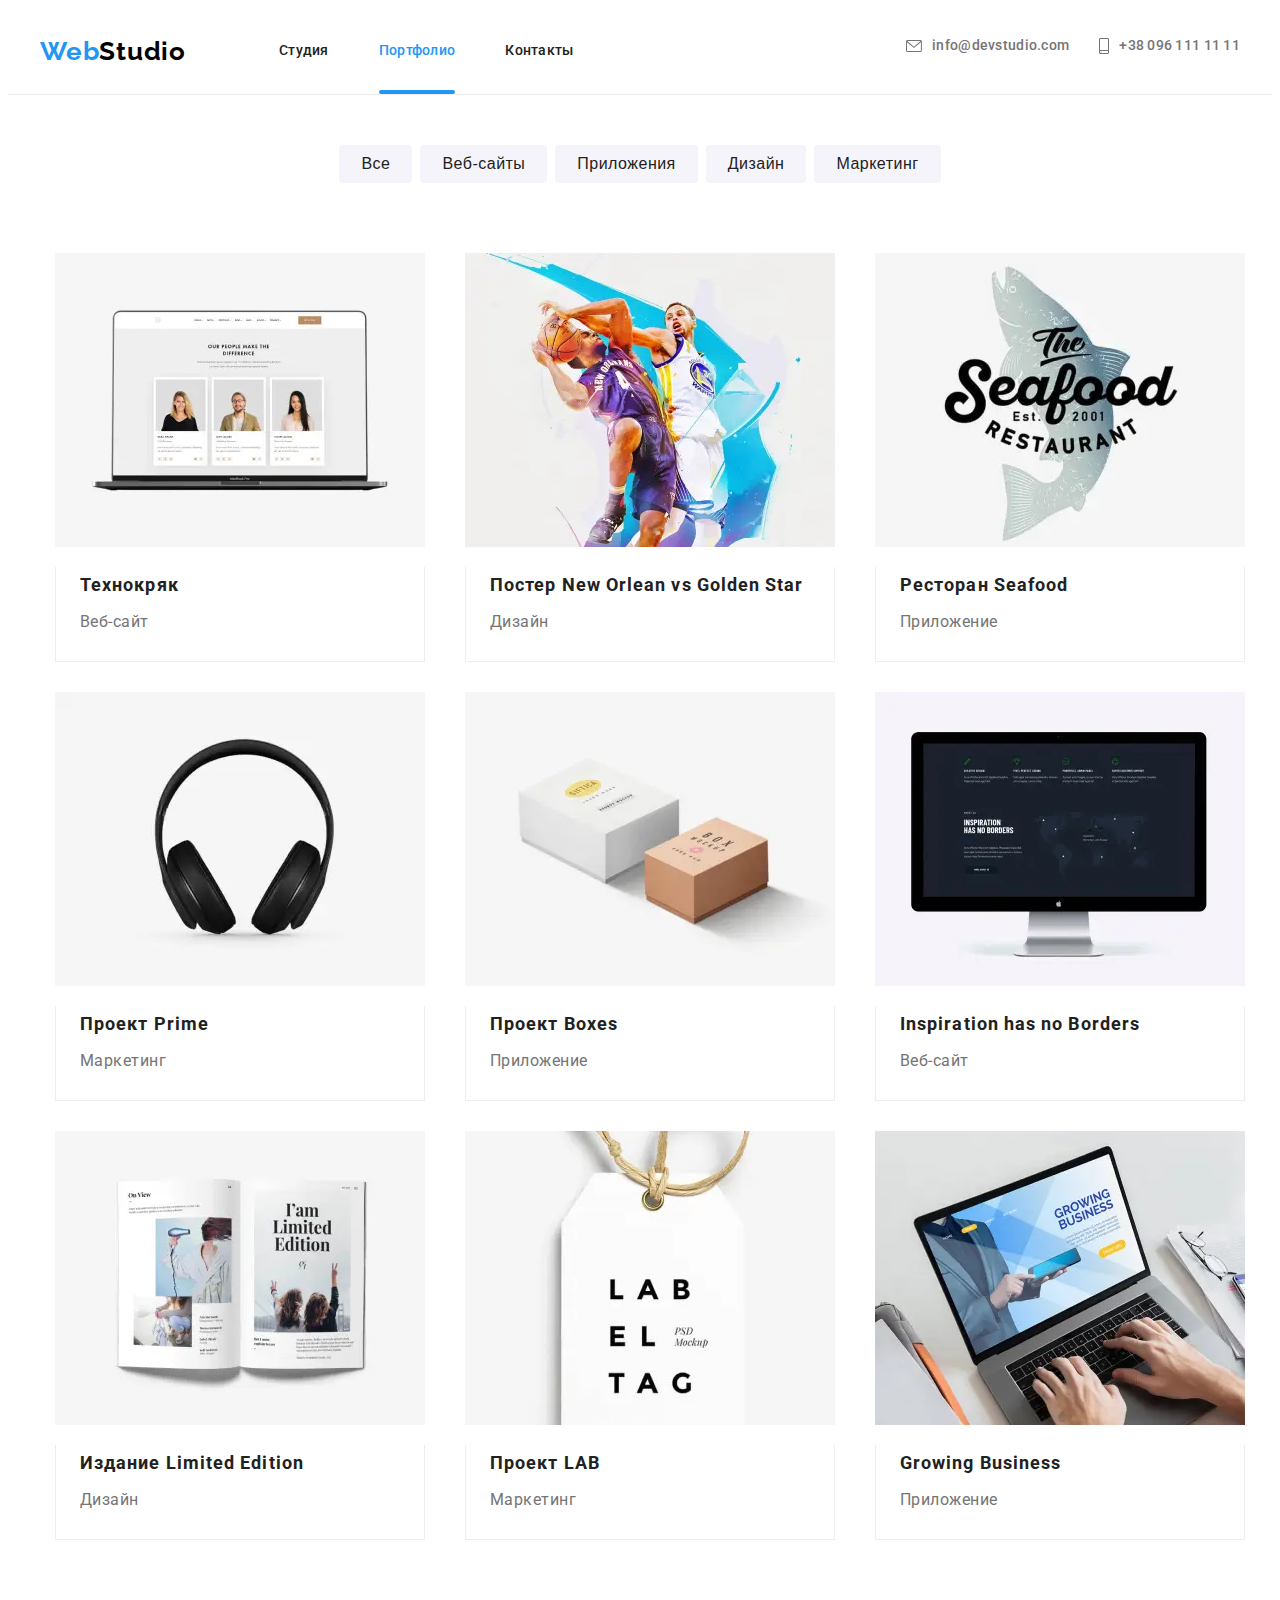
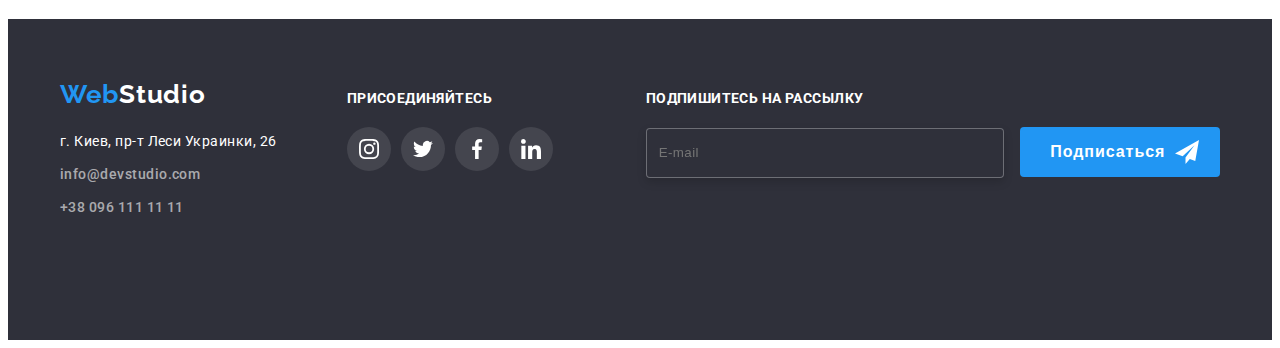
==== commit d6d083ba: "fin. var 3.1" ====
--- a/portfolio.html
+++ b/portfolio.html
@@ -52,9 +52,9 @@
             </button>
             <div class="mobile-menu__menu list">
                 <ul class="list mobile-menu__list">
-                    <li class="mobile-menu__text"><a class="mobile-menu__anchor link " href="">Студия</a></li>
-                    <li class="mobile-menu__text"><a class="mobile-menu__anchor link current" href="">Портфолио</a></li>
-                    <li class="mobile-menu__text"><a class="mobile-menu__anchor link" href="">Контакты</a></li>
+                    <li class="mobile-menu__text"><a class="mobile-menu__anchor link " href="./index.html">Студия</a></li>
+                    <li class="mobile-menu__text"><a class="mobile-menu__anchor link current" href="./portfolio.html">Портфолио</a></li>
+                    <li class="mobile-menu__text"><a class="mobile-menu__anchor link" href="#address">Контакты</a></li>
                 </ul>
             </div>
             <div class="mobile-menu__contacts">
@@ -716,7 +716,7 @@
             </ul>
         </div>
         <div class="distribution-form">
-            <form class="">
+            <form class="form-footer-position">
                 <p class="label-footer">Подпишитесь на рассылку</p>
                 <div class="footer-form">
                     <input class="input-footer" type="email" name="mail" placeholder="E-mail" id="mail"
--- a/css/main.min.css
+++ b/css/main.min.css
@@ -1,2 +1,2 @@
-:root{--header-color: #ffffff;--line-header-color: #ececec;--logo-color: #000000;--second-logo-color: #ffffff;--accent-color: #2196f3;--second-accent-color: #2f303a;--third-accent-color: #f5f4fa;--primary-text-color: #212121;--second-text-color: #757575;--fon-hero-color: rgba(47, 48, 58, 0.4);--icon-color: #afb1b8;--portfolio-color: #e5e5e5}.visually-hidden{position:absolute;white-space:nowrap;width:1px;height:1px;overflow:hidden;border:0;padding:0;clip:rect(0 0 0 0);clip-path:inset(50%);margin:-1px}body{font-family:"Roboto", sans-serif;background-color:#ffffff}p,h1,h2,h3,h4,h5,h6{margin-top:0px;margin-bottom:0px}img{display:block;max-width:100%;height:auto}.list{list-style:none;margin:0;padding:0}.link{text-decoration:none}.list .link.current{color:var(--accent-color)}.container{padding-left:15px;padding-right:15px;margin-left:auto;margin-right:auto}@media screen and (min-width: 480px){.container{width:480px}}@media screen and (min-width: 768px){.container{width:768px}}@media screen and (min-width: 1200px){.container{width:1200px}}.body-logo-head{font-family:"Raleway", sans-serif;font-weight:700;font-size:24px;line-height:1.17;letter-spacing:0.03em;display:inline-block;color:var(--accent-color)}@media screen and (min-width: 768px){.body-logo-head{margin-right:88px}}@media screen and (min-width: 1200px){.body-logo-head{margin-right:93px;font-weight:700;font-size:26px;line-height:1.19;letter-spacing:0.03em;display:inline-block;color:var(--accent-color)}}.body-logo-footer{font-family:"Raleway", sans-serif;font-weight:700;font-size:26px;line-height:1.19;letter-spacing:0.03em;display:inline-block;color:var(--accent-color)}.second-body-logo{font-size:26px;line-height:1.19;color:var(--second-logo-color)}.third-body-logo{font-size:24px;line-height:1.17;color:var(--logo-color)}@media screen and (min-width: 1200px){.third-body-logo{font-size:26px;line-height:1.19;color:var(--logo-color)}}.addres-logo{margin-bottom:20px}.icon-manu{display:flex;justify-content:center}.icon-list{width:44px;height:44px;margin-right:10px}.icon-list:last-child{margin-right:0px}.modal-form-icon{display:block;position:absolute;top:50%;left:12px;transform:translateY(-50%);transition:border-color 250ms cubic-bezier(0.4, 0, 0.2, 1)}.form-hero input:focus ~ .modal-form-icon{fill:var(--accent-color)}.icon{display:inline-block;width:16px;height:15px;margin-right:7px;border-radius:4px;border:2px solid var(--logo-color)}.checkbox:checked+.icon{border-color:var(--accent-color);background-color:var(--accent-color);background-image:url(../img/page-3/icon/check.svg);background-size:contain;background-origin:border-box}.modal-close-icon{fill:currentColor}.footer-info-icon{margin-bottom:60px}@media screen and (min-width: 1200px){.footer-info-icon{margin-left:70px}}.footer-s-l-link{width:100%;height:100%;border-radius:50%;transition:background-color 250ms cubic-bezier(0.4, 0, 0.2, 1);display:flex;align-items:center;justify-content:center}.footer-s-l-link:hover,.footer-s-l-link:focus{background-color:var(--accent-color)}.icon-info-footer{fill:var(--header-color)}.footer-s-l-link:hover .footer-last,.footer-s-l-link:focus .footer-last{fill:#ffffff}.footer-s-l-link:hover .footer-last:hover,.footer-s-l-link:hover .footer-last:focus,.footer-s-l-link:focus .footer-last:hover,.footer-s-l-link:focus .footer-last:focus{background-color:var(--accent-color)}.footer-last{transition:background-color 250ms cubic-bezier(0.4, 0, 0.2, 1);background-color:rgba(255,255,255,0.1)}.footer-last .footer-s-l-link{transition:fiil 250ms cubic-bezier(0.4, 0, 0.2, 1);fill:var(--header-color)}.header-connect{margin-left:auto}.aside-footer{margin-bottom:9px;font-weight:400;font-size:14px;line-height:1.71;transition:color 250ms cubic-bezier(0.4, 0, 0.2, 1);color:var(--second-logo-color)}.aside-footer:hover,.aside-footer:hover,.aside-footer:focus{color:var(--accent-color)}.footer-link{font-weight:500;font-size:14px;line-height:1.71;transition:color 250ms cubic-bezier(0.4, 0, 0.2, 1);color:rgba(255,255,255,0.6)}.button{display:inline-block;font-weight:700;font-size:16px;line-height:1.88;border-radius:4px;border:1px solid transparent;cursor:pointer}.button-form{display:inline-flex;padding-left:29px;font-weight:700;font-size:16px;line-height:1.88;border-radius:4px;border:1px solid transparent;cursor:pointer}.primary{min-width:200px;height:50px;letter-spacing:0.06em;align-items:center;text-align:center;transition:background-color 250ms cubic-bezier(0.4, 0, 0.2, 1),box-shadow 250ms cubic-bezier(0.4, 0, 0.2, 1);background-color:var(--accent-color);color:var(--header-color)}.primary:hover,.primary:focus{background-color:#188ce8;box-shadow:0px 4px 4px rgba(0,0,0,0.15)}.secondary{font-weight:500;font-size:16px;line-height:1.6;text-align:center;border:0px;min-width:73px;height:38px;display:inline-block;padding:6px 22px;border-radius:4px;letter-spacing:0.03em;transition:background-color 250ms cubic-bezier(0.4, 0, 0.2, 1),color 250ms cubic-bezier(0.4, 0, 0.2, 1),box-shadow 250ms cubic-bezier(0.4, 0, 0.2, 1);background-color:var(--third-accent-color);color:var(--primary-text-color)}.secondary:hover,.secondary:focus{background-color:var(--accent-color);color:var(--header-color);box-shadow:0px 3px 1px rgba(0,0,0,0.1),0px 1px 2px rgba(0,0,0,0.08),0px 2px 2px rgba(0,0,0,0.12)}.active{color:var(--accent-color)}.backdrop{position:fixed;top:0;left:0;width:100vw;height:100vh;z-index:2;background-color:rgba(0,0,0,0.2);transition:opacity 250ms linear, visibility 250ms linear}.backdrop.is-hidden{visibility:hidden;opacity:0;pointer-events:none}.modal{position:absolute;min-width:450px;min-height:609px;top:50%;left:50%;transform:translate(-50%, -50%);background-color:#ffffff}@media screen and (min-width: 1200px){.modal{min-width:528px;min-height:581px}}.modal-close{position:absolute;width:30px;height:30px;top:8px;right:8px;border-radius:50%;border:1px solid rgba(0,0,0,0.1);background-color:transparent;color:var(--logo-color);display:flex;align-items:center;justify-content:center;transition:color 250ms cubic-bezier(0.4, 0, 0.2, 1)}.modal-close:hover,.modal-close:focus{color:var(--accent-color)}.modal-form{width:450px;margin-left:auto;margin-right:auto;padding:40px}@media screen and (min-width: 1200px){.modal-form{width:528px}}.form-hero{display:flex;flex-direction:column;font-weight:400;font-size:12px;line-height:1.17;text-align:left;margin-bottom:10px;letter-spacing:0.01em;color:#757575}.form-hero label{margin-bottom:4px}.modal-form-wrapper{position:relative;display:block}.form-hero input{width:100%;height:40px;padding-left:42px;border:1px solid rgba(33,33,33,0.2);box-sizing:border-box;border-radius:4px;transition:border-color 250ms cubic-bezier(0.4, 0, 0.2, 1)}.form-hero input::placeholder{font-style:normal;font-weight:400;font-size:14px;line-height:1.14;letter-spacing:0.01em;color:rgba(117,117,117,0.5)}.form-hero input:focus{outline:none;border-color:var(--accent-color)}.form-hero input:focus:not(:last-child){margin-bottom:10px}.form-text-hero{font-weight:700;font-size:20px;line-height:1.15;margin-bottom:12px;text-align:center;letter-spacing:0.03em;color:var(--primary-text-color)}.form-hero-checbox{display:flex;flex-direction:column;margin-top:20px;margin-bottom:30px;list-style:none}.form-hero-checbox input[type="checkbox"]{width:16px;height:15px}.form-label-hero{display:flex;align-items:center;justify-content:center}.checkbox{-webkit-appearance:none;-moz-appearance:none;appearance:none;position:absolute}.icon{display:inline-block;width:16px;height:15px;margin-right:7px;border-radius:4px;border:2px solid var(--logo-color)}.form-hero-checbox label{font-style:normal;font-weight:400;font-size:12px;line-height:1.17;letter-spacing:0.03em;color:var(--second-text-color)}@media screen and (min-width: 1200px){.form-hero-checbox label{font-weight:400;font-size:14px;line-height:1.17;letter-spacing:0.03em}}.form-hero-link{text-decoration-line:underline;color:var(--accent-color)}.comment-form{width:100%;height:120px;padding-top:12px;padding-left:16px;letter-spacing:0.01em;border:1px solid rgba(33,33,33,0.2);box-sizing:border-box;border-radius:4px;color:rgba(117,117,117,0.5);resize:none;transition:border-color 250ms cubic-bezier(0.4, 0, 0.2, 1)}.form-hero textarea:focus{outline:none;border-color:var(--accent-color);color:var(--primary-text-color)}.input-footer{width:450px;height:50px;display:inline-block;border:1px solid rgba(255,255,255,0.3);box-sizing:border-box;filter:drop-shadow(0px 4px 4px rgba(0,0,0,0.15));border-radius:4px;background-color:var(--second-accent-color)}@media screen and (min-width: 768px){.input-footer{margin-right:12px}}@media screen and (max-width: 1199px){.input-footer{margin-bottom:20px}}@media screen and (min-width: 1200px){.input-footer{width:358px}}.footer-form input{padding-left:12px;letter-spacing:0.03em;color:rgba(255,255,255,0.6)}.label-footer{margin-bottom:20px;font-weight:700;font-size:14px;line-height:1.14;letter-spacing:0.03em;text-transform:uppercase;color:#ffffff}.form-icon-footer{margin-left:10px}.aside-us{font-weight:700;font-size:36px;line-height:1.17;letter-spacing:0.03em;margin-bottom:50px;color:var(--primary-text-color)}.distribution-form{display:flex}@media screen and (max-width: 1199px){.distribution-form{width:450px}}@media screen and (min-width: 1200px){.distribution-form{margin-left:auto}}.header{position:relative;top:0;left:0;width:100%;border-bottom:1px solid #ececec;background-color:var(--header-color)}.header-container{display:flex;align-items:center;justify-content:space-between}@media screen and (max-width: 767px){.header-container{padding-top:10px;padding-bottom:10px}}.burger-btn{display:block;margin-left:auto;background-color:transparent;cursor:pointer;padding:0;line-height:0;border:none}@media screen and (min-width: 768px){.burger-btn{display:none}}.mobile-menu{position:fixed;z-index:100;top:0;left:0;width:100vw;height:100vh;background-color:white;padding:48px 40px;opacity:0;visibility:hidden;pointer-events:none;transition:opasity 250ms linear, visibility 250ms linear;display:flex;flex-direction:column;justify-content:space-between}.mobile-menu.is-open{opacity:1;visibility:visible;pointer-events:all}.mobile-menu__close{background-color:transparent;cursor:pointer;padding:0;line-height:0;border:none;position:absolute;top:10px;right:15px}.mobile-menu__text:not(:last-child){margin-bottom:32px}.mobile-menu__anchor{display:flex;font-style:normal;font-weight:500;font-size:40px;line-height:1.76;text-align:center;letter-spacing:0.02em;transition:color 250ms cubic-bezier(0.4, 0, 0.2, 1);color:var(--primary-text-color);text-decoration:none}.mobile-menu__anchor:hover,.mobile-menu__anchor:focus{color:var(--accent-color)}.mobile-menu__contacts{margin-top:auto}.mobile-menu__scroll:last-child{margin-top:32px;margin-bottom:64px}.mobile-menu__phone{font-weight:500;font-size:34px;line-height:1.18;letter-spacing:0.02em;color:var(--accent-color)}@media screen and (max-width: 479px){.mobile-menu__phone{font-size:8vw}}.mobile-menu__mail{font-weight:500;font-size:24px;line-height:1.17;letter-spacing:0.02em;color:var(--second-text-color)}.mobile-menu__network{display:flex;align-items:center}.mobile-menu__catalog{display:flex}.mobile-menu__cards:not(:last-child)::after{content:"";border:1px solid rgba(33,33,33,0.2);transform:rotate(90deg);margin-right:10px;margin-left:10px}.mobile-menu__sites{font-weight:500;font-size:18px;line-height:1.22;letter-spacing:0.02em;color:var(--accent-color)}@media screen and (max-width: 767px){.menu-list__source{display:none}}@media screen and (max-width: 767px){.menu-list__сonnection{display:none}}.header-nav{display:flex;align-items:center}.menu-list{display:flex}@media screen and (max-width: 767px){.menu-list{display:none}}.header-container__menu{display:none}@media screen and (max-width: 1199px){.header-container__menu{display:block;margin-top:21px;margin-bottom:20px}}@media screen and (min-width: 1200px){.header-container__menu{display:flex;margin-left:auto}}@media screen and (min-width: 768px){.header-container__connection{margin-right:0;margin-bottom:10px}}@media screen and (min-width: 1200px){.header-container__connection:not(:last-child){margin-right:30px;margin-bottom:10px}}.menu-list__map:not(:last-child){margin-right:50px}.menu-list__source{display:block;padding-top:35px;padding-bottom:35px;font-weight:500;font-size:14px;line-height:1.14;letter-spacing:0.02em;transition:color 250ms cubic-bezier(0.4, 0, 0.2, 1);color:var(--primary-text-color);text-decoration:none;position:relative}.menu-list__source:hover,.menu-list__source:focus{color:var(--accent-color)}.menu-list__source.current::before{content:"";width:100%;height:4px;position:absolute;border-radius:2px;bottom:0;display:block;background-color:#2196f3}.menu-list__сonnection{font-weight:500;font-size:12px;line-height:1.17;letter-spacing:0.02em;color:var(--second-text-color);display:flex;align-items:center;transition:color 250ms cubic-bezier(0.4, 0, 0.2, 1)}.menu-list__сonnection:hover,.menu-list__сonnection:focus{color:var(--accent-color)}@media screen and (max-width: 767px){.menu-list__сonnection{display:none}}@media screen and (min-width: 1200px){.menu-list__сonnection{font-weight:500;font-size:14px;line-height:1.14}}.menu-list__badge{margin-right:10px;background-position:center;fill:currentColor}.menu-list__badge:hover{fill:var --accent-color}.hero{padding-top:118px;padding-bottom:118px;margin-left:auto;margin-right:auto;text-align:center;background-color:var(--second-accent-color);border-bottom:1px solid #ececec;background-image:linear-gradient(rgba(47,48,58,0.4), rgba(47,48,58,0.4)),url("../img/img/hero/hero.jpg");background-position:center;background-repeat:no-repeat;background-size:cover;max-width:768px;height:400px}@media screen and (min-device-pixel-ratio: 2), (min-resolution: 192dpi), (min-resolution: 2dppx){.hero{background-image:url("../img/img/hero/hero2x.jpg")}}@media screen and (min-width: 768px){.hero{padding-top:118px;padding-bottom:118px;background-image:linear-gradient(rgba(47,48,58,0.4), rgba(47,48,58,0.4)),url("../img/img/hero/hero-tablet.jpg");max-width:1200px;height:400px}}@media screen and (min-width: 768px) and (min-device-pixel-ratio: 2), screen and (min-width: 768px) and (min-resolution: 192dpi), screen and (min-width: 768px) and (min-resolution: 2dppx){.hero{background-image:url("../img/img/hero/hero-tablet2x.jpg")}}@media screen and (min-width: 1200px){.hero{padding-top:200px;padding-bottom:200px;background-image:linear-gradient(rgba(47,48,58,0.4), rgba(46,51,105,0.4)),url("../img/img/hero/hero-desktop.jpg");max-width:1600px;height:600px}}@media screen and (min-width: 1200px) and (min-device-pixel-ratio: 2), screen and (min-width: 1200px) and (min-resolution: 192dpi), screen and (min-width: 1200px) and (min-resolution: 2dppx){.hero{background-image:url("../img/img/hero/hero-desktop2x.jpg")}}.main-slogan{font-weight:900;font-size:44px;line-height:1.36;text-align:center;text-transform:uppercase;vertical-align:top;letter-spacing:0.06em;color:var(--header-color)}@media screen and (max-width: 479px), (min-width: 480px){.main-slogan{font-size:26px;line-height:1.61}}@media screen and (min-width: 768px){.main-slogan{font-size:26px;line-height:1.61}}@media screen and (min-width: 1200px){.main-slogan{font-size:44px;line-height:1.36}}.hero-after-title{max-width:696px;margin-left:auto;margin-right:auto;margin-bottom:30px}@media screen and (min-width: 480px){.hero-after-title{max-width:360px}}@media screen and (min-width: 768px){.hero-after-title{max-width:360px}}@media screen and (min-width: 1200px){.hero-after-title{max-width:696px}}.about{padding-top:60px;padding-bottom:60px}@media screen and (min-width: 1200px){.about{padding-top:94px;padding-bottom:94px}}@media screen and (min-width: 768px){.about-item{display:flex;flex-wrap:wrap;margin:-15px}}@media screen and (min-width: 1200px){.about-item{display:flex}}.about-pro-item{width:450px}@media screen and (min-width: 768px){.about-pro-item{width:354px;margin:15px}}@media screen and (min-width: 1200px){.about-pro-item{width:270px}}.about-pro-item::before{display:block;content:"";height:120px;margin-bottom:30px;border-radius:4px;background-color:var(--third-accent-color);background-size:70px, 70px;background-repeat:no-repeat;background-position:center}.about-title{text-transform:uppercase;text-align:center;margin-bottom:10px;font-weight:700;font-size:14px;line-height:1.14;letter-spacing:0.03em;color:var(--primary-text-color)}@media screen and (min-width: 768px){.about-title{text-align:left}}.about-text{font-weight:400;font-size:14px;line-height:1.71;letter-spacing:0.03em;color:var(--second-text-color)}@media screen and (max-width: 1199px){.about-text{margin-bottom:30px}}.aside-can{text-align:center;padding-bottom:94px}@media screen and (max-width: 1199px){.aside-can{display:none}}.icon-antenna::before{background-image:url(../img/page-3/icon/antenna.svg)}.icon-clock::before{background-image:url(../img/page-3/icon/clock.svg)}.icon-diagram::before{background-image:url(../img/page-3/icon/diagram.svg)}.icon-astronaut::before{background-image:url(../img/page-3/icon/astronaut.svg)}.item-us{text-align:center}@media screen and (min-width: 768px){.item-us{display:flex;flex-wrap:wrap;margin:-15px}}.item-us__icon{display:flex;flex-wrap:wrap}.item-can{width:370px}.item-can:not(:last-child){margin-right:30px}.features-icon{display:flex;position:relative;justify-content:center}.features-icon-head{position:absolute;width:370px;height:70px;bottom:0;background-color:rgba(47,48,58,0.8)}.features-icon-text{padding-top:27px;font-size:14px;line-height:1.14;text-align:center;letter-spacing:0.03em;text-transform:uppercase;color:#ffffff}.aside-team{padding-top:60px;padding-bottom:60px;letter-spacing:0.03em;text-align:center;background-color:var(--third-accent-color)}@media screen and (min-width: 1200px){.aside-team{padding-top:94px;padding-bottom:94px}}.item{font-weight:500;font-size:16px;line-height:1.18;color:var(--primary-text-color);margin-bottom:30px}@media screen and (min-width: 768px){.item{width:354px;width:calc(100% / 2 * 30px);margin:15px}}@media screen and (min-width: 1200px){.item{width:270px}}.item-substrate{background-color:var(--header-color);border-radius:3px}.item-pro-name{padding-top:30px;padding-bottom:30px;box-shadow:0px 1px 3px rgba(0,0,0,0.12),0px 1px 1px rgba(0,0,0,0.14),0px 2px 1px rgba(0,0,0,0.2);border-radius:0px 0px 4px 4px}.item-name{font-style:normal;font-weight:500;font-size:16px;line-height:1.19;text-align:center;letter-spacing:0.03em;margin-bottom:10px}.content-team{font-weight:400;font-size:16px;line-height:1.18;margin-bottom:16px;color:var(--second-text-color)}.link-info{width:100%;height:100%;border-radius:50%;display:flex;align-items:center;justify-content:center;transition:background-color 250ms cubic-bezier(0.4, 0, 0.2, 1)}.link-info:hover,.link-info:focus{background-color:var(--accent-color)}.icon-info{transition:fill 250ms cubic-bezier(0.4, 0, 0.2, 1);fill:var(--icon-color)}.icon-info:hover,.icon-info:focus{fill:var(--icon-color)}.link-info:hover .icon-info{fill:var(--header-color)}.link-info:focus .icon-info{fill:var(--header-color)}.our-clients{padding-top:60px;padding-bottom:60px;letter-spacing:0.03em;text-align:center;background-color:var(--header-color)}@media screen and (min-width: 1200px){.our-clients{padding-top:94px;padding-bottom:94px}}@media screen and (min-width: 480px) and (max-width: 767px){.our-clients__us{padding-left:0;padding-right:0}}.frame{height:92px}@media screen and (min-width: 480px){.frame{width:210px;width:calc(100% / 2 * 30px);margin:15px}}@media screen and (min-width: 768px){.frame{width:226px;width:calc(100%-2 * 30px)/2;margin:15px}}@media screen and (min-width: 1200px){.frame{width:170px}}.frame-clients{display:flex;width:100%;height:100%;align-items:center;justify-content:center;border:1px solid #afb1b8;box-sizing:border-box;transition:border 250ms cubic-bezier(0.4, 0, 0.2, 1);border-radius:4px}.frame-clients:hover,.frame-clients:focus{border:1px solid var(--accent-color)}.frame-clients:hover .icon-frame{fill:var(--accent-color)}.frame-clients:focus .icon-frame{fill:var(--accent-color)}.icon-frame{transition:fill 250ms cubic-bezier(0.4, 0, 0.2, 1);fill:var(--icon-color)}.container-hero{padding-top:40px;padding-bottom:60px}@media screen and (min-width: 768px){.container-hero{padding-top:30px;padding-bottom:60px}}@media screen and (min-width: 1200px){.container-hero{padding-top:50px;padding-bottom:94px}}.container-hero__buttons{display:flex;flex-wrap:wrap;margin-bottom:40px}@media screen and (min-width: 768px){.container-hero__buttons{justify-content:center}}@media screen and (min-width: 460px){.container-hero__navigation{margin-bottom:15px}}.container-hero__navigation:not(:last-child){margin-right:8px}.container-hero__main--services{display:flex;flex-wrap:wrap;margin-right:-30px;margin-bottom:-30px}@media screen and (min-width: 768px){.container-hero__main--services{display:flex;flex-wrap:wrap}}@media screen and (min-width: 768px){.container-hero__main--services{display:flex;flex-wrap:wrap}}.container-hero__flex--elements{margin-bottom:30px;transition:transform 250ms cubic-bezier(0.4, 0, 0.2, 1)}@media screen and (min-width: 768px){.container-hero__flex--elements{flex-basis:calc((100% - 2 * 30px) / 2);margin:15px}}@media screen and (min-width: 768px){.container-hero__flex--elements{flex-basis:calc((100% - 3 * 30px) / 3);margin:15px}}.container-hero__flex--elements:hover .category-text{transform:translateY(0)}.container-hero__aside--box{width:450px;display:flex;flex-direction:column;border-left:370px;border-bottom:404px;border-right:370px;transition:box-shadow 250ms cubic-bezier(0.4, 0, 0.2, 1)}.container-hero__aside--box:hover,.container-hero__aside--box:focus{display:block;box-shadow:0px 1px 1px rgba(0,0,0,0.12),0px 4px 4px rgba(0,0,0,0.06),1px 4px 6px rgba(0,0,0,0.16)}@media screen and (min-width: 768px){.container-hero__aside--box{width:354px}}@media screen and (min-width: 1200px){.container-hero__aside--box{width:370px}}.flex-elements-categori{position:relative;overflow:hidden}.category-text{position:absolute;top:0px;left:0px;height:100%;font-size:18px;line-height:1.55;padding:63px 24px;letter-spacing:0.03em;color:var(--header-color);background:rgba(33,150,243,0.9);transform:translateY(100%);transition:transform 250ms linear}.views-services{margin-top:20px;padding-left:24px;padding-bottom:24px;border-bottom:1px solid #eeeeee;border-right:1px solid #eeeeee;border-left:1px solid #eeeeee}@media screen and (min-width: 768px) and (max-width: 1199px){.views-services:first-child{padding-bottom:56px}}.aside-services{font-weight:700;font-size:18px;line-height:2;text-align:left;letter-spacing:0.06em;text-decoration:none}.aside-item{font-weight:400;font-size:16px;line-height:1.88;letter-spacing:0.03em;color:var(--second-text-color)}.flex-name{margin-bottom:4px;color:var(--primary-text-color)}.address{font-style:normal;display:flex;padding-top:60px;padding-bottom:60px;letter-spacing:0.03em;align-items:center;background-color:var(--second-accent-color)}.footer-info{align-items:baseline}@media screen and (max-width: 767px){.footer-info{flex-direction:column;text-align:center}}@media screen and (min-width: 767px) and (max-width: 1199px){.footer-info{display:flex;width:768px;flex-wrap:wrap;justify-content:space-around;text-align:center}}@media screen and (min-width: 767px){.footer-info{display:flex}}.footer-container{margin-bottom:60px}@media screen and (min-width: 768px) and (max-width: 1199px){.footer-container{margin-right:70px;width:231px}}.footer-address{font-style:normal;font-weight:normal}.footer{display:block;margin-bottom:9px}.footer:last-child{margin-bottom:0px}.footer-icon{font-weight:700;font-size:14px;line-height:1.14;letter-spacing:0.03em;text-transform:uppercase;color:var(--header-color);margin-bottom:20px}.footer-blok{display:flex;justify-content:center}
+:root{--header-color: #ffffff;--line-header-color: #ececec;--logo-color: #000000;--second-logo-color: #ffffff;--accent-color: #2196f3;--second-accent-color: #2f303a;--third-accent-color: #f5f4fa;--primary-text-color: #212121;--second-text-color: #757575;--fon-hero-color: rgba(47, 48, 58, 0.4);--icon-color: #afb1b8;--portfolio-color: #e5e5e5}.visually-hidden{position:absolute;white-space:nowrap;width:1px;height:1px;overflow:hidden;border:0;padding:0;clip:rect(0 0 0 0);clip-path:inset(50%);margin:-1px}body{font-family:"Roboto", sans-serif;background-color:#ffffff}p,h1,h2,h3,h4,h5,h6{margin-top:0px;margin-bottom:0px}img{display:block;max-width:100%;height:auto}.list{list-style:none;margin:0;padding:0}.link{text-decoration:none}.list .link.current{color:var(--accent-color)}.container{padding-left:15px;padding-right:15px;margin-left:auto;margin-right:auto}@media screen and (min-width: 480px){.container{max-width:480px}}@media screen and (min-width: 768px){.container{max-width:768px}}@media screen and (min-width: 1200px){.container{max-width:1200px}}.body-logo-head{font-family:"Raleway", sans-serif;font-weight:700;font-size:24px;line-height:1.17;letter-spacing:0.03em;display:inline-block;color:var(--accent-color)}@media screen and (min-width: 768px){.body-logo-head{margin-right:88px}}@media screen and (min-width: 1200px){.body-logo-head{margin-right:93px;font-weight:700;font-size:26px;line-height:1.19;letter-spacing:0.03em;display:inline-block;color:var(--accent-color)}}.body-logo-footer{font-family:"Raleway", sans-serif;font-weight:700;font-size:26px;line-height:1.19;letter-spacing:0.03em;display:inline-block;color:var(--accent-color)}.second-body-logo{font-size:26px;line-height:1.19;color:var(--second-logo-color)}.third-body-logo{font-size:24px;line-height:1.17;color:var(--logo-color)}@media screen and (min-width: 1200px){.third-body-logo{font-size:26px;line-height:1.19;color:var(--logo-color)}}.addres-logo{margin-bottom:20px}.icon-manu{display:flex;justify-content:center}.icon-list{width:44px;height:44px;margin-right:10px}.icon-list:last-child{margin-right:0px}.modal-form-icon{display:block;position:absolute;top:50%;left:12px;transform:translateY(-50%);transition:border-color 250ms cubic-bezier(0.4, 0, 0.2, 1)}.form-hero input:focus ~ .modal-form-icon{fill:var(--accent-color)}.icon{display:inline-block;width:16px;height:15px;margin-right:7px;border-radius:4px;border:2px solid var(--logo-color)}.checkbox:checked+.icon{border-color:var(--accent-color);background-color:var(--accent-color);background-image:url(../img/page-3/icon/check.svg);background-size:contain;background-origin:border-box}.modal-close-icon{fill:currentColor}.footer-info-icon{margin-bottom:60px}@media screen and (min-width: 1200px){.footer-info-icon{margin-left:70px}}.footer-s-l-link{width:100%;height:100%;border-radius:50%;transition:background-color 250ms cubic-bezier(0.4, 0, 0.2, 1);display:flex;align-items:center;justify-content:center}.footer-s-l-link:hover,.footer-s-l-link:focus{background-color:var(--accent-color)}.icon-info-footer{fill:var(--header-color)}.footer-s-l-link:hover .footer-last,.footer-s-l-link:focus .footer-last{fill:#ffffff}.footer-s-l-link:hover .footer-last:hover,.footer-s-l-link:hover .footer-last:focus,.footer-s-l-link:focus .footer-last:hover,.footer-s-l-link:focus .footer-last:focus{background-color:var(--accent-color)}.footer-last{transition:background-color 250ms cubic-bezier(0.4, 0, 0.2, 1);background-color:rgba(255,255,255,0.1)}.footer-last .footer-s-l-link{transition:fiil 250ms cubic-bezier(0.4, 0, 0.2, 1);fill:var(--header-color)}.header-connect{margin-left:auto}.aside-footer{margin-bottom:9px;font-weight:400;font-size:14px;line-height:1.71;transition:color 250ms cubic-bezier(0.4, 0, 0.2, 1);color:var(--second-logo-color)}.aside-footer:hover,.aside-footer:hover,.aside-footer:focus{color:var(--accent-color)}.footer-link{font-weight:500;font-size:14px;line-height:1.71;transition:color 250ms cubic-bezier(0.4, 0, 0.2, 1);color:rgba(255,255,255,0.6)}.button{display:inline-block;font-weight:700;font-size:16px;line-height:1.88;border-radius:4px;border:1px solid transparent;cursor:pointer}.button-form{display:inline-flex;padding-left:29px;font-weight:700;font-size:16px;line-height:1.88;border-radius:4px;border:1px solid transparent;cursor:pointer}.primary{min-width:200px;height:50px;letter-spacing:0.06em;align-items:center;text-align:center;transition:background-color 250ms cubic-bezier(0.4, 0, 0.2, 1),box-shadow 250ms cubic-bezier(0.4, 0, 0.2, 1);background-color:var(--accent-color);color:var(--header-color)}.primary:hover,.primary:focus{background-color:#188ce8;box-shadow:0px 4px 4px rgba(0,0,0,0.15)}.secondary{font-weight:500;font-size:16px;line-height:1.6;text-align:center;border:0px;min-width:73px;height:38px;display:inline-block;padding:6px 22px;border-radius:4px;letter-spacing:0.03em;transition:background-color 250ms cubic-bezier(0.4, 0, 0.2, 1),color 250ms cubic-bezier(0.4, 0, 0.2, 1),box-shadow 250ms cubic-bezier(0.4, 0, 0.2, 1);background-color:var(--third-accent-color);color:var(--primary-text-color)}.secondary:hover,.secondary:focus{background-color:var(--accent-color);color:var(--header-color);box-shadow:0px 3px 1px rgba(0,0,0,0.1),0px 1px 2px rgba(0,0,0,0.08),0px 2px 2px rgba(0,0,0,0.12)}.active{color:var(--accent-color)}.backdrop{position:fixed;top:0;left:0;width:100vw;height:100vh;z-index:2;background-color:rgba(0,0,0,0.2);transition:opacity 250ms linear, visibility 250ms linear}.backdrop.is-hidden{visibility:hidden;opacity:0;pointer-events:none}.modal{position:absolute;min-width:450px;min-height:609px;top:50%;left:50%;transform:translate(-50%, -50%);background-color:#ffffff}@media screen and (min-width: 1200px){.modal{min-width:528px;min-height:581px}}.modal-close{position:absolute;width:30px;height:30px;top:8px;right:8px;border-radius:50%;border:1px solid rgba(0,0,0,0.1);background-color:transparent;color:var(--logo-color);display:flex;align-items:center;justify-content:center;transition:color 250ms cubic-bezier(0.4, 0, 0.2, 1)}.modal-close:hover,.modal-close:focus{color:var(--accent-color)}.modal-form{width:450px;margin-left:auto;margin-right:auto;padding:40px}@media screen and (min-width: 1200px){.modal-form{width:528px}}.form-hero{display:flex;flex-direction:column;font-weight:400;font-size:12px;line-height:1.17;text-align:left;margin-bottom:10px;letter-spacing:0.01em;color:#757575}.form-hero label{margin-bottom:4px}.modal-form-wrapper{position:relative;display:block}.form-hero input{width:100%;height:40px;padding-left:42px;border:1px solid rgba(33,33,33,0.2);box-sizing:border-box;border-radius:4px;transition:border-color 250ms cubic-bezier(0.4, 0, 0.2, 1)}.form-hero input::placeholder{font-style:normal;font-weight:400;font-size:14px;line-height:1.14;letter-spacing:0.01em;color:rgba(117,117,117,0.5)}.form-hero input:focus{outline:none;border-color:var(--accent-color)}.form-hero input:focus:not(:last-child){margin-bottom:10px}.form-text-hero{font-weight:700;font-size:20px;line-height:1.15;margin-bottom:12px;text-align:center;letter-spacing:0.03em;color:var(--primary-text-color)}.form-hero-checbox{display:flex;flex-direction:column;margin-top:20px;margin-bottom:30px;list-style:none}.form-hero-checbox input[type="checkbox"]{width:16px;height:15px}.form-label-hero{display:flex;align-items:center;justify-content:center}.checkbox{-webkit-appearance:none;-moz-appearance:none;appearance:none;position:absolute}.icon{display:inline-block;width:16px;height:15px;margin-right:7px;border-radius:4px;border:2px solid var(--logo-color)}.form-hero-checbox label{font-style:normal;font-weight:400;font-size:12px;line-height:1.17;letter-spacing:0.03em;color:var(--second-text-color)}@media screen and (min-width: 1200px){.form-hero-checbox label{font-weight:400;font-size:14px;line-height:1.17;letter-spacing:0.03em}}.form-hero-link{text-decoration-line:underline;color:var(--accent-color)}.comment-form{width:100%;height:120px;padding-top:12px;padding-left:16px;letter-spacing:0.01em;border:1px solid rgba(33,33,33,0.2);box-sizing:border-box;border-radius:4px;color:rgba(117,117,117,0.5);resize:none;transition:border-color 250ms cubic-bezier(0.4, 0, 0.2, 1)}.form-hero textarea:focus{outline:none;border-color:var(--accent-color);color:var(--primary-text-color)}.input-footer{width:290px;height:50px;display:inline-block;border:1px solid rgba(255,255,255,0.3);box-sizing:border-box;filter:drop-shadow(0px 4px 4px rgba(0,0,0,0.15));border-radius:4px;background-color:var(--second-accent-color)}@media screen and (min-width: 480px){.input-footer{width:450px}}@media screen and (min-width: 768px){.input-footer{margin-right:12px}}@media screen and (max-width: 1199px){.input-footer{margin-bottom:20px}}@media screen and (min-width: 1200px){.input-footer{width:358px}}.footer-form input{padding-left:12px;letter-spacing:0.03em;color:rgba(255,255,255,0.6)}@media screen and (max-width: 480px){.form-footer-position{width:320}}.label-footer{margin-bottom:20px;font-weight:700;font-size:14px;line-height:1.14;letter-spacing:0.03em;text-transform:uppercase;color:#ffffff}.form-icon-footer{margin-left:10px}.aside-us{font-weight:700;font-size:36px;line-height:1.17;letter-spacing:0.03em;margin-bottom:50px;color:var(--primary-text-color)}.distribution-form{display:flex}@media screen and (min-width: 480px) and (max-width: 1199px){.distribution-form{width:450px}}@media screen and (min-width: 1200px){.distribution-form{margin-left:93px}}.header{position:relative;top:0;left:0;width:100%;border-bottom:1px solid #ececec;background-color:var(--header-color)}.header-container{display:flex;align-items:center;justify-content:space-between}@media screen and (max-width: 767px){.header-container{padding-top:10px;padding-bottom:10px}}.burger-btn{display:block;margin-left:auto;background-color:transparent;cursor:pointer;padding:0;line-height:0;border:none}@media screen and (min-width: 768px){.burger-btn{display:none}}.mobile-menu{position:fixed;z-index:100;top:0;left:0;width:100vw;height:100vh;background-color:white;padding:48px 40px;opacity:0;visibility:hidden;pointer-events:none;transition:opasity 250ms linear, visibility 250ms linear;display:flex;flex-direction:column;justify-content:space-between}.mobile-menu.is-open{opacity:1;visibility:visible;pointer-events:all}.mobile-menu__close{background-color:transparent;cursor:pointer;padding:0;line-height:0;border:none;position:absolute;top:10px;right:15px}.mobile-menu__text:not(:last-child){margin-bottom:32px}.mobile-menu__anchor{display:flex;font-style:normal;font-weight:500;font-size:40px;line-height:1.76;text-align:center;letter-spacing:0.02em;transition:color 250ms cubic-bezier(0.4, 0, 0.2, 1);color:var(--primary-text-color);text-decoration:none}.mobile-menu__anchor:hover,.mobile-menu__anchor:focus{color:var(--accent-color)}.mobile-menu__contacts{margin-top:auto}.mobile-menu__scroll:last-child{margin-top:32px;margin-bottom:64px}.mobile-menu__phone{font-weight:500;font-size:34px;line-height:1.18;letter-spacing:0.02em;color:var(--accent-color)}@media screen and (max-width: 479px){.mobile-menu__phone{font-size:8vw}}.mobile-menu__mail{font-weight:500;font-size:24px;line-height:1.17;letter-spacing:0.02em;color:var(--second-text-color)}.mobile-menu__network{display:flex;align-items:center}.mobile-menu__catalog{display:flex}.mobile-menu__cards:not(:last-child)::after{content:"";border:1px solid rgba(33,33,33,0.2);transform:rotate(90deg);margin-right:10px;margin-left:10px}.mobile-menu__sites{font-weight:500;font-size:18px;line-height:1.22;letter-spacing:0.02em;color:var(--accent-color)}@media screen and (max-width: 767px){.menu-list__source{display:none}}@media screen and (max-width: 767px){.menu-list__сonnection{display:none}}.header-nav{display:flex;align-items:center}.menu-list{display:flex}@media screen and (max-width: 767px){.menu-list{display:none}}.header-container__menu{display:none}@media screen and (max-width: 1199px){.header-container__menu{display:block;margin-top:21px;margin-bottom:20px}}@media screen and (min-width: 1200px){.header-container__menu{display:flex;margin-left:auto}}@media screen and (min-width: 768px){.header-container__connection{margin-right:0;margin-bottom:10px}}@media screen and (min-width: 1200px){.header-container__connection:not(:last-child){margin-right:30px;margin-bottom:10px}}.menu-list__map:not(:last-child){margin-right:50px}.menu-list__source{display:block;padding-top:35px;padding-bottom:35px;font-weight:500;font-size:14px;line-height:1.14;letter-spacing:0.02em;transition:color 250ms cubic-bezier(0.4, 0, 0.2, 1);color:var(--primary-text-color);text-decoration:none;position:relative}.menu-list__source:hover,.menu-list__source:focus{color:var(--accent-color)}.menu-list__source.current::before{content:"";width:100%;height:4px;position:absolute;border-radius:2px;bottom:0;display:block;background-color:#2196f3}.menu-list__сonnection{font-weight:500;font-size:12px;line-height:1.17;letter-spacing:0.02em;color:var(--second-text-color);display:flex;align-items:center;transition:color 250ms cubic-bezier(0.4, 0, 0.2, 1)}.menu-list__сonnection:hover,.menu-list__сonnection:focus{color:var(--accent-color)}@media screen and (max-width: 767px){.menu-list__сonnection{display:none}}@media screen and (min-width: 1200px){.menu-list__сonnection{font-weight:500;font-size:14px;line-height:1.14}}.menu-list__badge{margin-right:10px;background-position:center;fill:currentColor}.menu-list__badge:hover{fill:var --accent-color}.hero{padding-top:118px;padding-bottom:118px;margin-left:auto;margin-right:auto;text-align:center;background-color:var(--second-accent-color);border-bottom:1px solid #ececec;background-image:linear-gradient(rgba(47,48,58,0.4), rgba(47,48,58,0.4)),url("../img/img/hero/hero.jpg");background-position:center;background-repeat:no-repeat;background-size:cover;max-width:768px;height:400px}@media screen and (min-device-pixel-ratio: 2), (min-resolution: 192dpi), (min-resolution: 2dppx){.hero{background-image:url("../img/img/hero/hero2x.jpg")}}@media screen and (min-width: 768px){.hero{padding-top:118px;padding-bottom:118px;background-image:linear-gradient(rgba(47,48,58,0.4), rgba(47,48,58,0.4)),url("../img/img/hero/hero-tablet.jpg");max-width:1200px;height:400px}}@media screen and (min-width: 768px) and (min-device-pixel-ratio: 2), screen and (min-width: 768px) and (min-resolution: 192dpi), screen and (min-width: 768px) and (min-resolution: 2dppx){.hero{background-image:url("../img/img/hero/hero-tablet2x.jpg")}}@media screen and (min-width: 1200px){.hero{padding-top:200px;padding-bottom:200px;background-image:linear-gradient(rgba(47,48,58,0.4), rgba(46,51,105,0.4)),url("../img/img/hero/hero-desktop.jpg");max-width:1600px;height:600px}}@media screen and (min-width: 1200px) and (min-device-pixel-ratio: 2), screen and (min-width: 1200px) and (min-resolution: 192dpi), screen and (min-width: 1200px) and (min-resolution: 2dppx){.hero{background-image:url("../img/img/hero/hero-desktop2x.jpg")}}.main-slogan{font-weight:900;font-size:44px;line-height:1.36;text-align:center;text-transform:uppercase;vertical-align:top;letter-spacing:0.06em;color:var(--header-color)}@media screen and (max-width: 479px), (min-width: 480px){.main-slogan{font-size:26px;line-height:1.61}}@media screen and (min-width: 768px){.main-slogan{font-size:26px;line-height:1.61}}@media screen and (min-width: 1200px){.main-slogan{font-size:44px;line-height:1.36}}.hero-after-title{max-width:696px;margin-left:auto;margin-right:auto;margin-bottom:30px}@media screen and (min-width: 480px){.hero-after-title{max-width:360px}}@media screen and (min-width: 768px){.hero-after-title{max-width:360px}}@media screen and (min-width: 1200px){.hero-after-title{max-width:696px}}.about{padding-top:60px;padding-bottom:60px}@media screen and (min-width: 1200px){.about{padding-top:94px;padding-bottom:94px}}@media screen and (min-width: 768px){.about-item{display:flex;flex-wrap:wrap;margin:-15px}}@media screen and (min-width: 1200px){.about-item{display:flex}}.about-pro-item{max-width:480px}@media screen and (min-width: 768px){.about-pro-item{width:354px;margin:15px}}@media screen and (min-width: 1200px){.about-pro-item{width:270px}}.about-pro-item::before{display:block;content:"";height:120px;margin-bottom:30px;border-radius:4px;background-color:var(--third-accent-color);background-size:70px, 70px;background-repeat:no-repeat;background-position:center}.about-title{text-transform:uppercase;text-align:center;margin-bottom:10px;font-weight:700;font-size:14px;line-height:1.14;letter-spacing:0.03em;color:var(--primary-text-color)}@media screen and (min-width: 768px){.about-title{text-align:left}}.about-text{font-weight:400;font-size:14px;line-height:1.71;letter-spacing:0.03em;color:var(--second-text-color)}@media screen and (max-width: 1199px){.about-text{margin-bottom:30px}}.aside-can{text-align:center;padding-bottom:94px}@media screen and (max-width: 1199px){.aside-can{display:none}}.icon-antenna::before{background-image:url(../img/page-3/icon/antenna.svg)}.icon-clock::before{background-image:url(../img/page-3/icon/clock.svg)}.icon-diagram::before{background-image:url(../img/page-3/icon/diagram.svg)}.icon-astronaut::before{background-image:url(../img/page-3/icon/astronaut.svg)}.item-us{text-align:center}@media screen and (min-width: 768px){.item-us{display:flex;flex-wrap:wrap;margin:-15px}}.item-us__icon{display:flex;flex-wrap:wrap}.item-can{width:370px}.item-can:not(:last-child){margin-right:30px}.features-icon{display:flex;position:relative;justify-content:center}.features-icon-head{position:absolute;width:370px;height:70px;bottom:0;background-color:rgba(47,48,58,0.8)}.features-icon-text{padding-top:27px;font-size:14px;line-height:1.14;text-align:center;letter-spacing:0.03em;text-transform:uppercase;color:#ffffff}.aside-team{width:100%;padding-top:60px;padding-bottom:60px;letter-spacing:0.03em;text-align:center;background-color:var(--third-accent-color)}@media screen and (min-width: 1200px){.aside-team{padding-top:94px;padding-bottom:94px}}.item{font-weight:500;font-size:16px;line-height:1.18;color:var(--primary-text-color);margin-bottom:30px}@media screen and (min-width: 768px){.item{width:354px;width:calc(100% / 2 * 30px);margin:15px}}@media screen and (min-width: 1200px){.item{width:270px}}.item-substrate{background-color:var(--header-color);border-radius:3px}.item-pro-name{padding-top:30px;padding-bottom:30px;box-shadow:0px 1px 3px rgba(0,0,0,0.12),0px 1px 1px rgba(0,0,0,0.14),0px 2px 1px rgba(0,0,0,0.2);border-radius:0px 0px 4px 4px}.item-name{font-style:normal;font-weight:500;font-size:16px;line-height:1.19;text-align:center;letter-spacing:0.03em;margin-bottom:10px}.content-team{font-weight:400;font-size:16px;line-height:1.18;margin-bottom:16px;color:var(--second-text-color)}.link-info{width:100%;height:100%;border-radius:50%;display:flex;align-items:center;justify-content:center;transition:background-color 250ms cubic-bezier(0.4, 0, 0.2, 1)}.link-info:hover,.link-info:focus{background-color:var(--accent-color)}.icon-info{transition:fill 250ms cubic-bezier(0.4, 0, 0.2, 1);fill:var(--icon-color)}.icon-info:hover,.icon-info:focus{fill:var(--icon-color)}.link-info:hover .icon-info{fill:var(--header-color)}.link-info:focus .icon-info{fill:var(--header-color)}.our-clients{padding-top:60px;padding-bottom:60px;letter-spacing:0.03em;text-align:center;background-color:var(--header-color)}@media screen and (min-width: 1200px){.our-clients{padding-top:94px;padding-bottom:94px}}@media screen and (min-width: 480px) and (max-width: 767px){.our-clients__us{padding-left:0;padding-right:0}}.frame{height:92px}@media screen and (max-width: 480px){.frame{width:260px;margin:15px}}@media screen and (min-width: 480px){.frame{width:210px;width:calc(100% / 2 * 30px);margin:15px}}@media screen and (min-width: 768px){.frame{width:226px;width:calc(100%-2 * 30px)/2;margin:15px}}@media screen and (min-width: 1200px){.frame{width:170px}}.frame-clients{display:flex;width:100%;height:100%;align-items:center;justify-content:center;border:1px solid #afb1b8;box-sizing:border-box;transition:border 250ms cubic-bezier(0.4, 0, 0.2, 1);border-radius:4px}.frame-clients:hover,.frame-clients:focus{border:1px solid var(--accent-color)}.frame-clients:hover .icon-frame{fill:var(--accent-color)}.frame-clients:focus .icon-frame{fill:var(--accent-color)}.icon-frame{transition:fill 250ms cubic-bezier(0.4, 0, 0.2, 1);fill:var(--icon-color)}.container-hero{padding-top:40px;padding-bottom:60px}@media screen and (min-width: 768px){.container-hero{padding-top:30px;padding-bottom:60px}}@media screen and (min-width: 1200px){.container-hero{padding-top:50px;padding-bottom:94px}}.container-hero__buttons{display:flex;flex-wrap:wrap;margin-bottom:40px}@media screen and (min-width: 768px){.container-hero__buttons{justify-content:center}}.container-hero__navigation{margin-bottom:15px}.container-hero__navigation:not(:last-child){margin-right:8px}.container-hero__main--services{display:flex;flex-wrap:wrap;margin-right:-30px;margin-bottom:-30px}@media screen and (min-width: 768px){.container-hero__main--services{display:flex;flex-wrap:wrap}}@media screen and (min-width: 768px){.container-hero__main--services{display:flex;flex-wrap:wrap}}.container-hero__flex--elements{margin-bottom:30px;transition:transform 250ms cubic-bezier(0.4, 0, 0.2, 1)}@media screen and (min-width: 768px){.container-hero__flex--elements{flex-basis:calc((100% - 2 * 30px) / 2);margin:15px}}@media screen and (min-width: 768px){.container-hero__flex--elements{flex-basis:calc((100% - 3 * 30px) / 3);margin:15px}}.container-hero__flex--elements:hover .category-text{transform:translateY(0)}.container-hero__aside--box{width:450px;display:flex;flex-direction:column;border-left:370px;border-bottom:404px;border-right:370px;transition:box-shadow 250ms cubic-bezier(0.4, 0, 0.2, 1)}.container-hero__aside--box:hover,.container-hero__aside--box:focus{display:block;box-shadow:0px 1px 1px rgba(0,0,0,0.12),0px 4px 4px rgba(0,0,0,0.06),1px 4px 6px rgba(0,0,0,0.16)}@media screen and (max-width: 479px){.container-hero__aside--box{width:290px}}@media screen and (min-width: 768px){.container-hero__aside--box{width:354px}}@media screen and (min-width: 1200px){.container-hero__aside--box{width:370px}}.flex-elements-categori{position:relative;overflow:hidden}.category-text{position:absolute;font-weight:normal;top:0px;left:0px;height:100%;font-size:12px;line-height:1.55;padding:77px 24px;letter-spacing:0.03em;color:var(--header-color);background:rgba(33,150,243,0.9);transform:translateY(100%);transition:transform 250ms linear}@media screen and (min-width: 768px){.category-text{padding:49px 24px;font-size:18px}}@media screen and (min-width: 1200px){.category-text{padding:63px 24px}}.views-services{margin-top:20px;padding-left:24px;padding-bottom:24px;border-bottom:1px solid #eeeeee;border-right:1px solid #eeeeee;border-left:1px solid #eeeeee}@media screen and (min-width: 768px) and (max-width: 1199px){.views-services:first-child{padding-bottom:56px}}.aside-services{font-weight:700;font-size:18px;line-height:2;text-align:left;letter-spacing:0.06em;text-decoration:none}.aside-item{font-weight:400;font-size:16px;line-height:1.88;letter-spacing:0.03em;color:var(--second-text-color)}.flex-name{margin-bottom:4px;color:var(--primary-text-color)}.address{font-style:normal;display:flex;padding-top:60px;padding-bottom:60px;letter-spacing:0.03em;align-items:center;background-color:var(--second-accent-color)}.footer-info{min-width:320px;align-items:baseline}@media screen and (max-width: 767px){.footer-info{flex-direction:column;text-align:center}}@media screen and (min-width: 767px) and (max-width: 1199px){.footer-info{display:flex;width:768px;flex-wrap:wrap;justify-content:space-around;text-align:center}}@media screen and (min-width: 767px){.footer-info{display:flex}}.footer-container{margin-bottom:60px}@media screen and (min-width: 768px) and (max-width: 1199px){.footer-container{margin-right:70px;width:231px}}.footer-address{font-style:normal;font-weight:normal}.footer{display:block;margin-bottom:9px}.footer:last-child{margin-bottom:0px}.footer-icon{font-weight:700;font-size:14px;line-height:1.14;letter-spacing:0.03em;text-transform:uppercase;color:var(--header-color);margin-bottom:20px}.footer-blok{display:flex;justify-content:center}
 /*# sourceMappingURL=main.min.css.map */